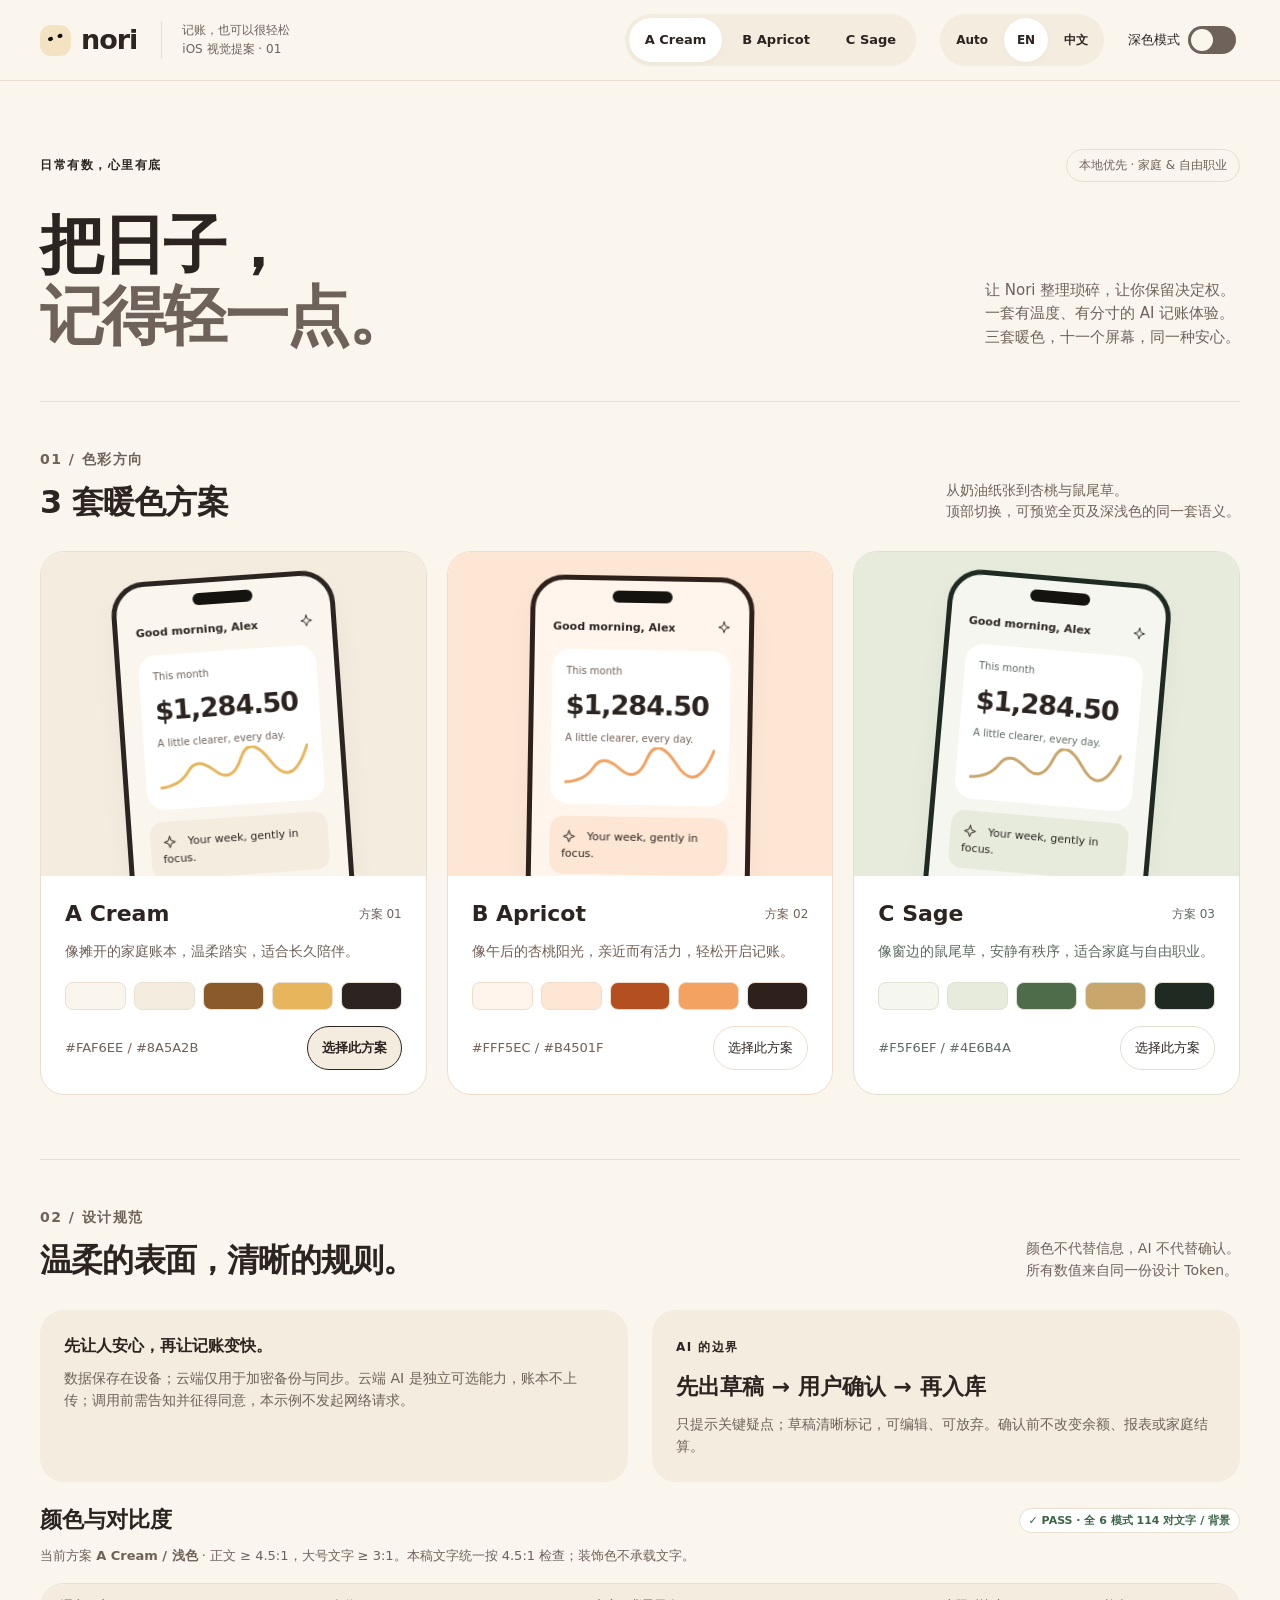
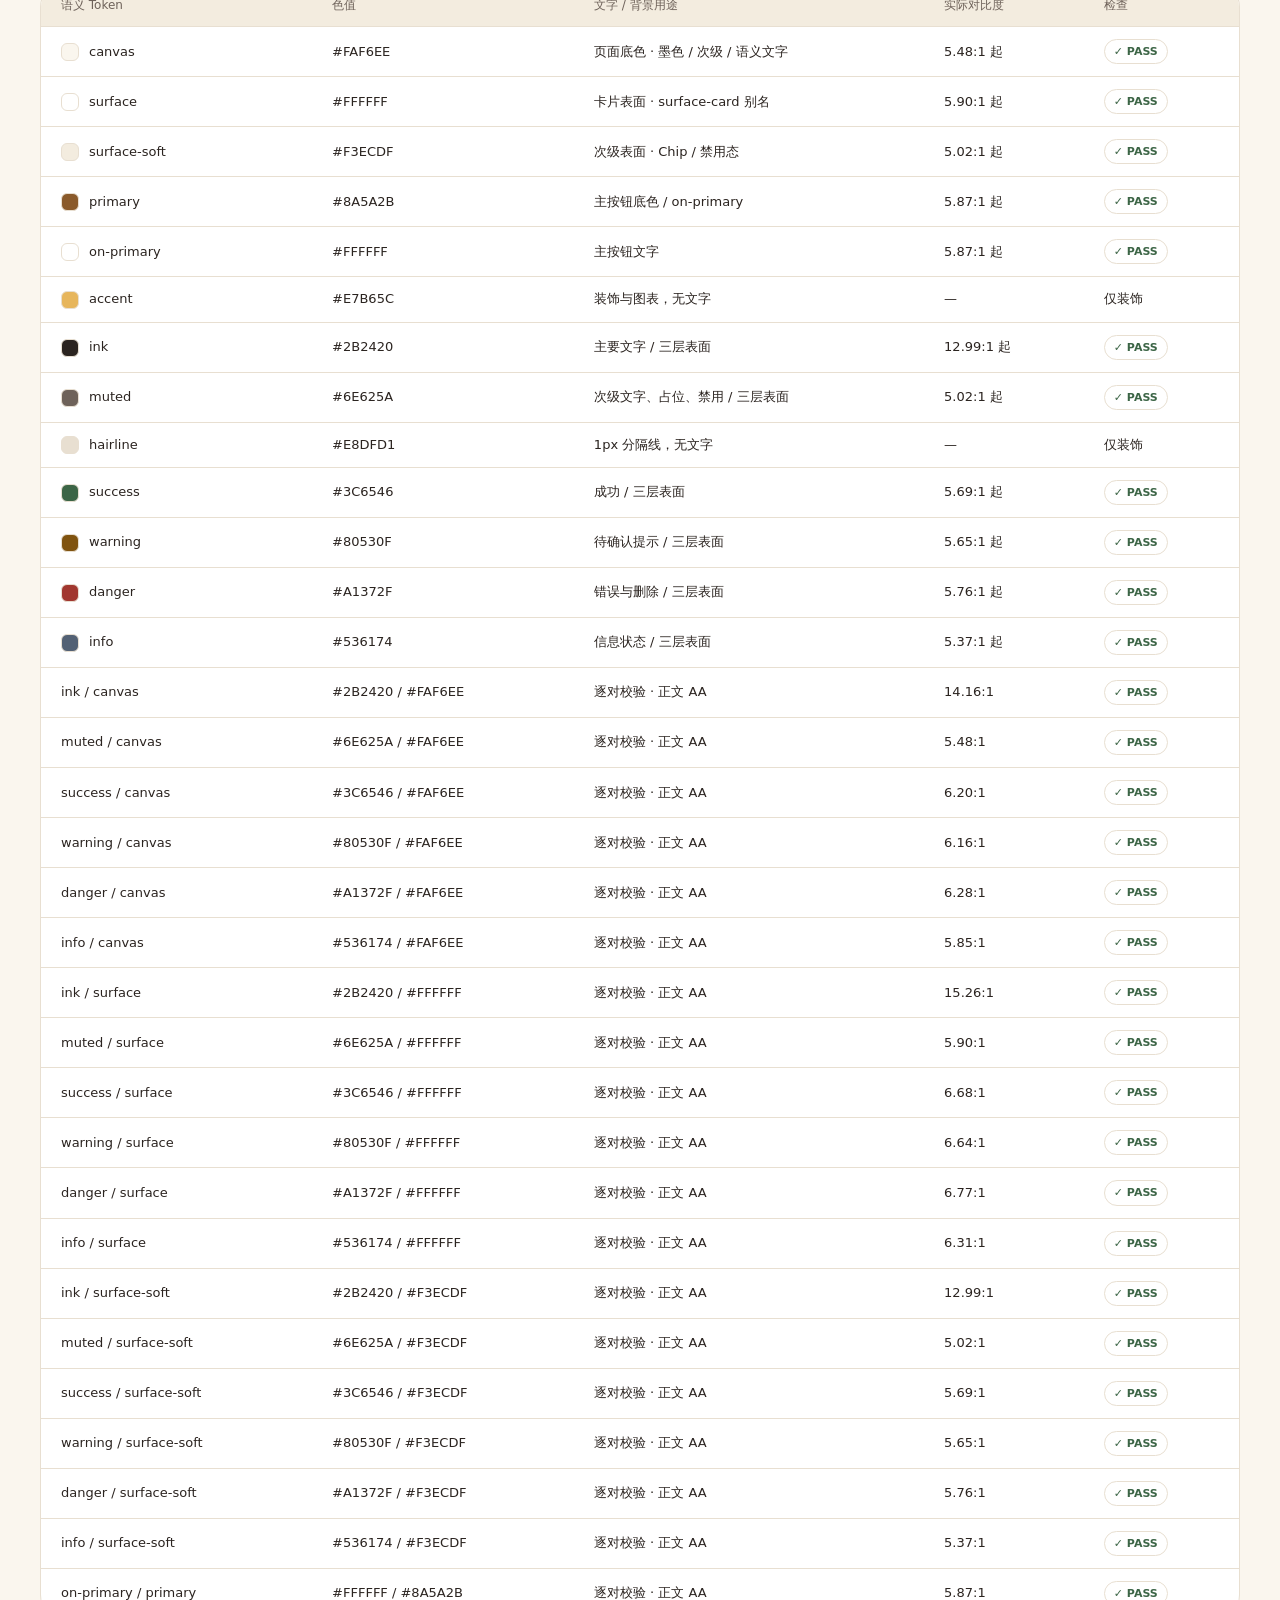
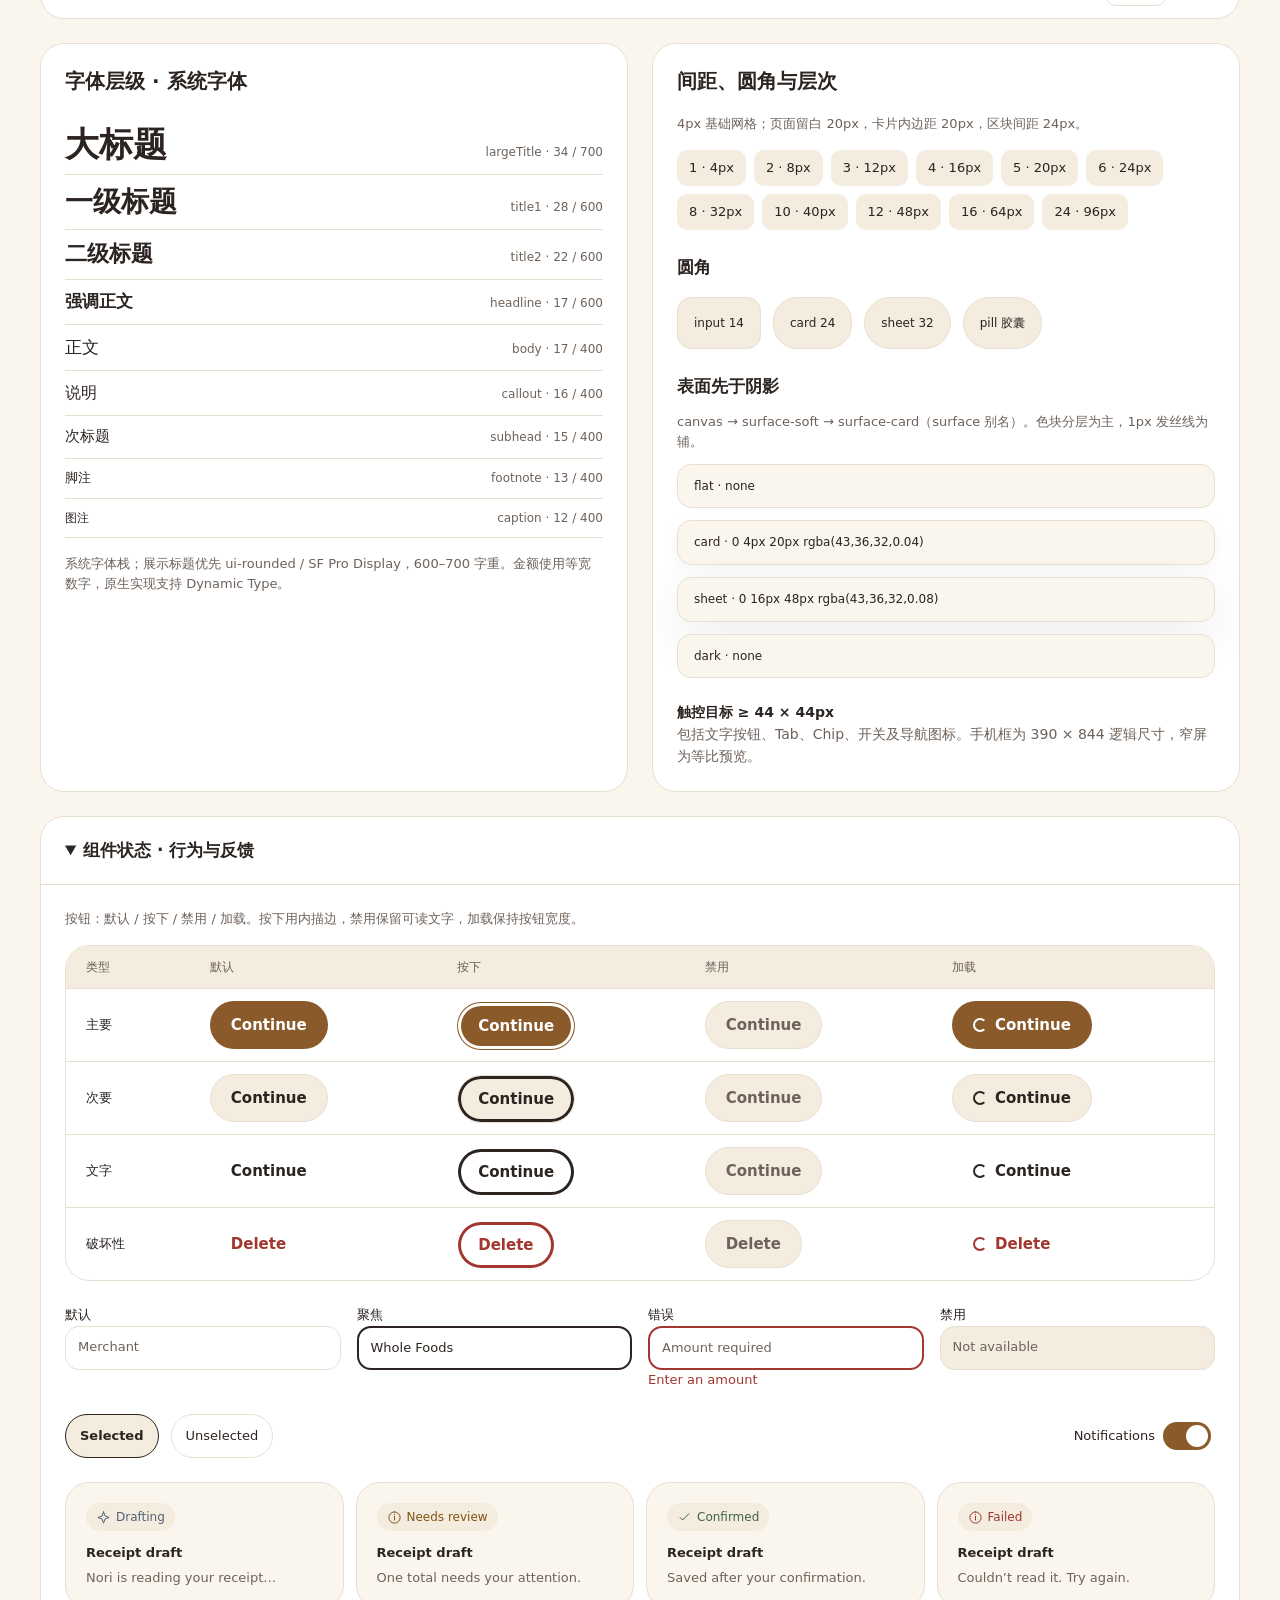
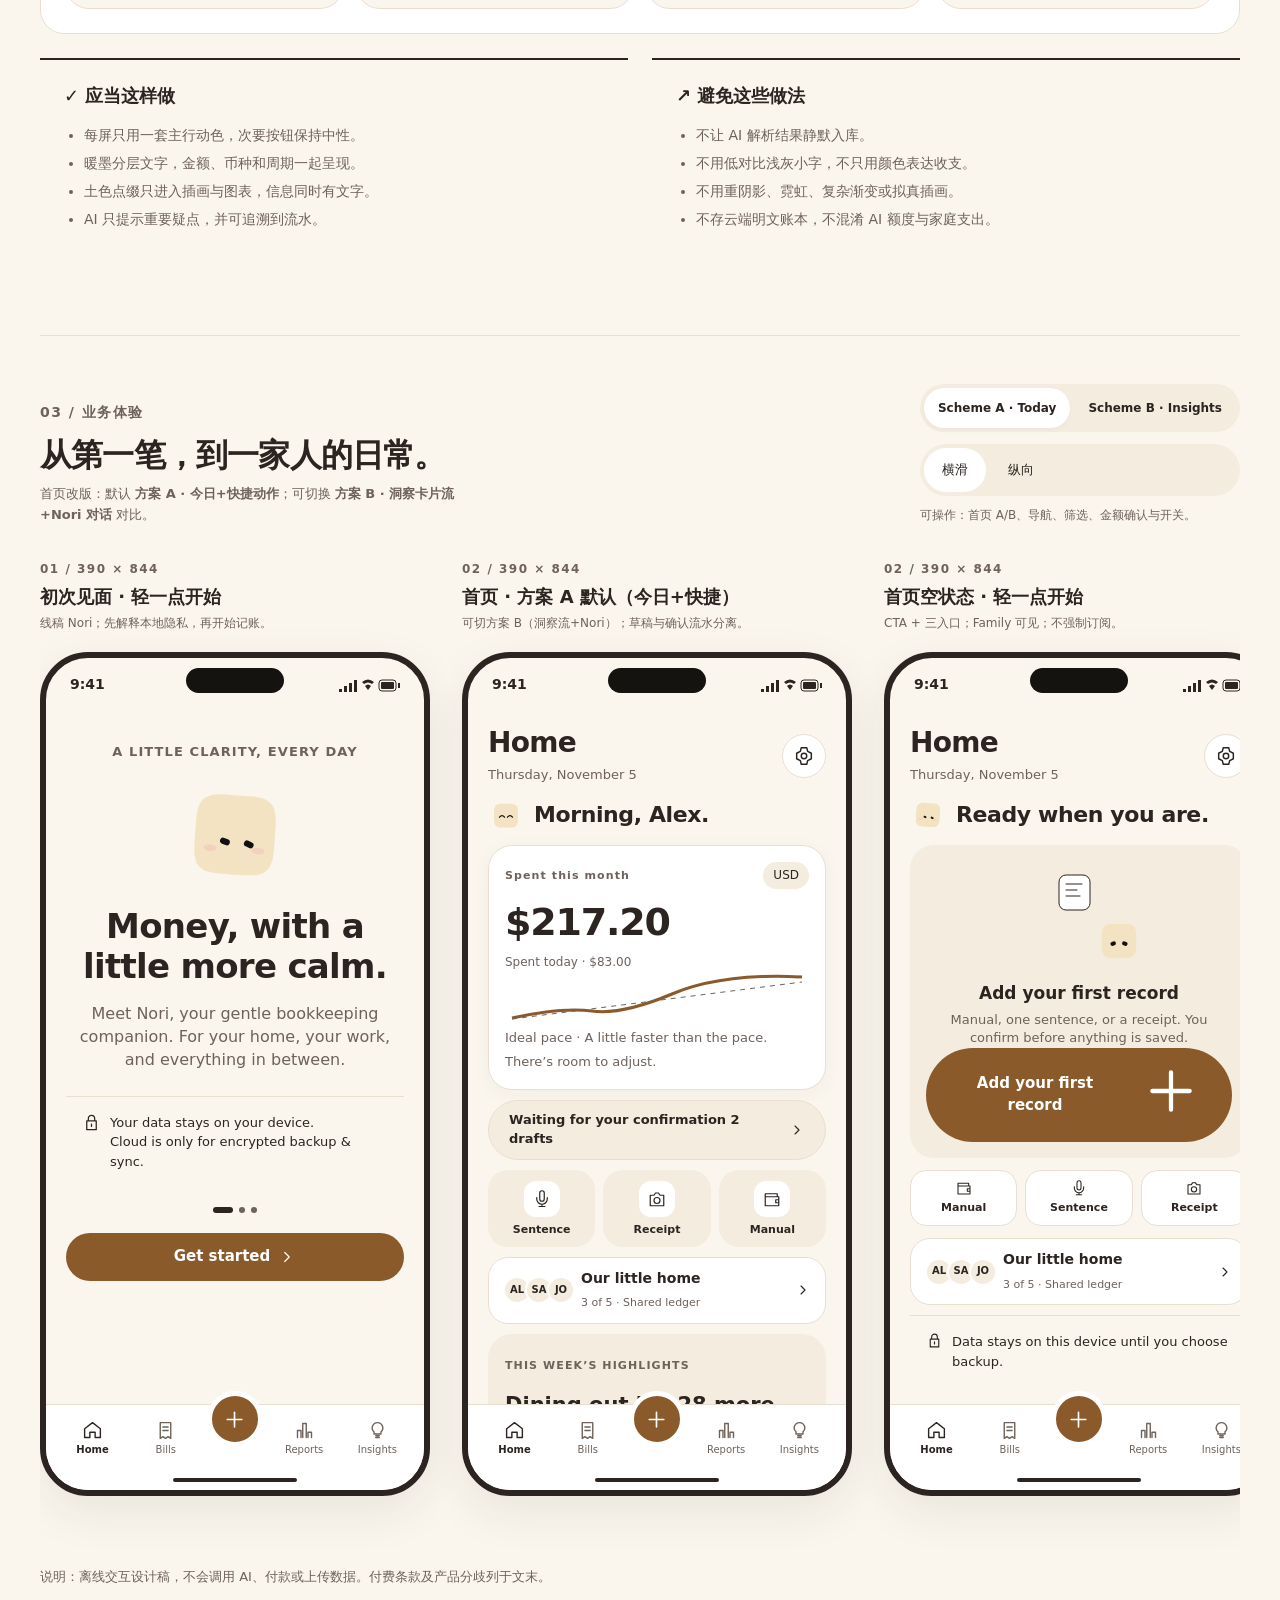
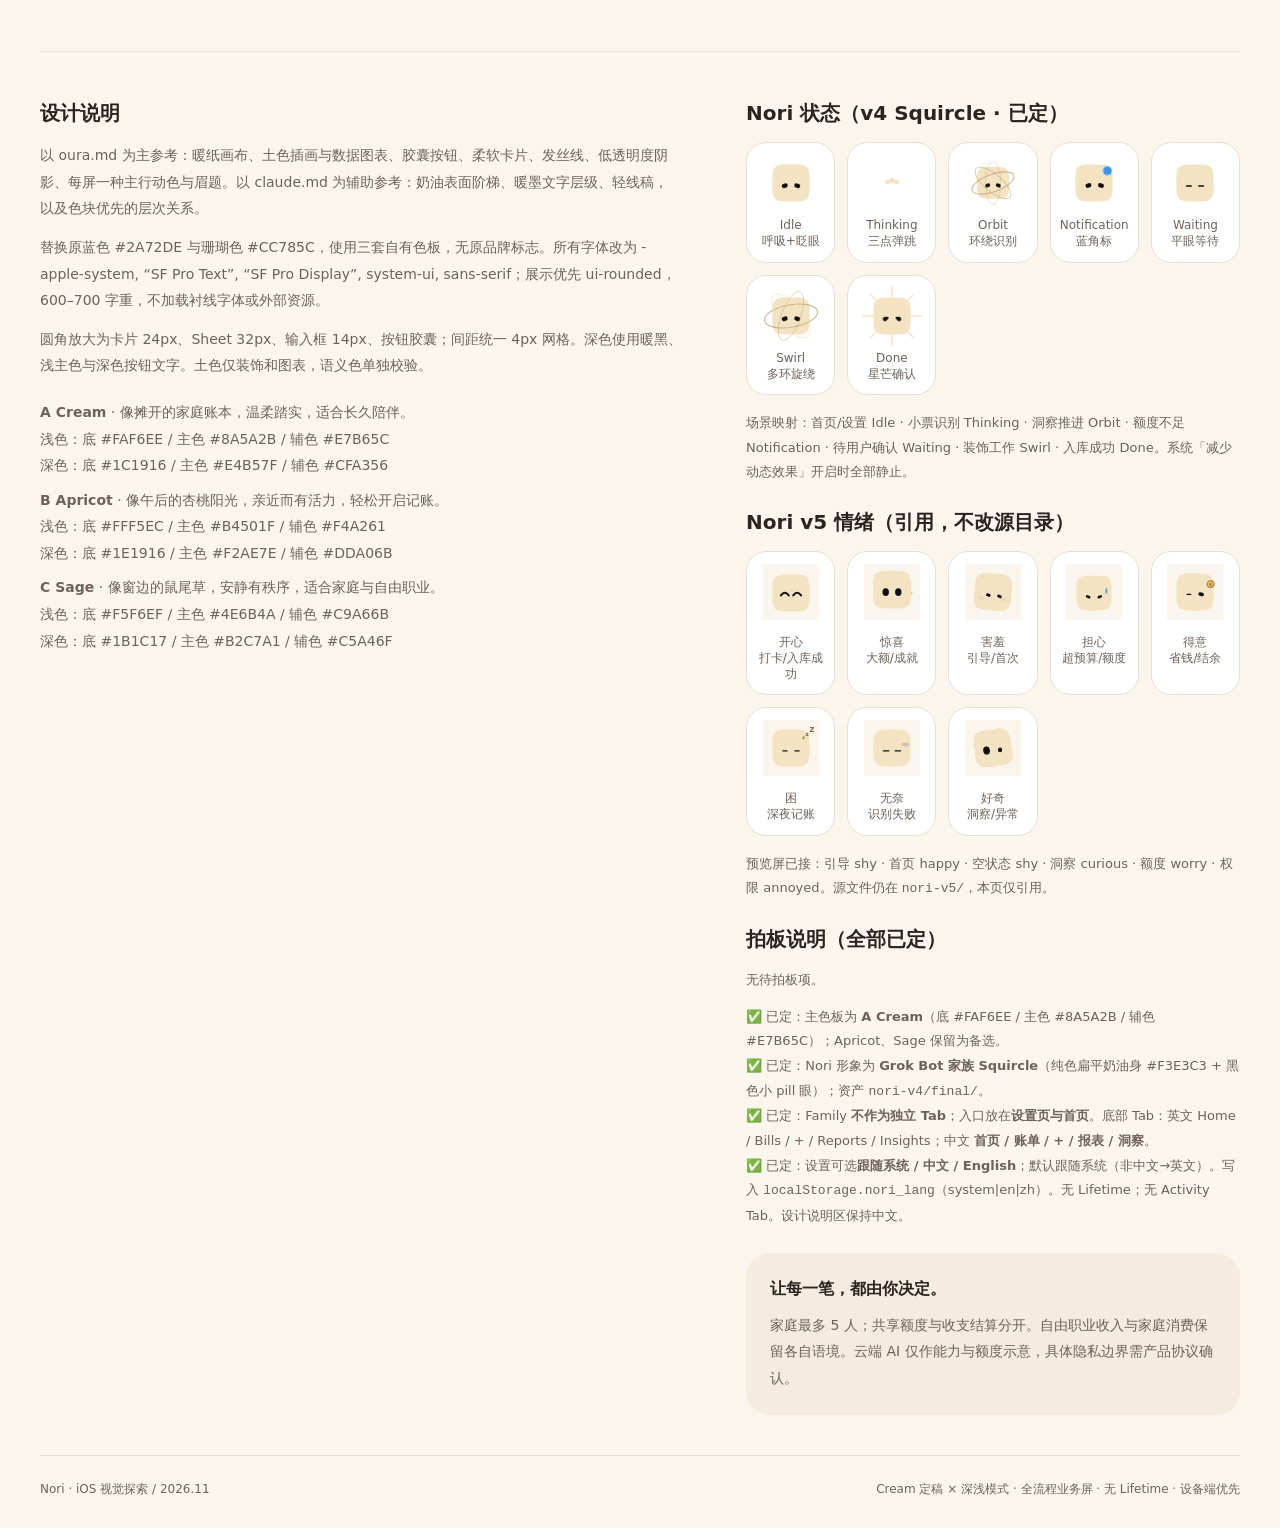
==== nori/index.html @ 4d677a4c "Publish Nori v1.2 design preview under /nori/ Co-authored-by: steven1990y-dotcom <steven1990y-dotcom" ====
<!DOCTYPE html>
<html lang="zh-CN"><head><meta charset="UTF-8"><meta name="viewport" content="width=device-width,initial-scale=1"><meta name="color-scheme" content="light dark"><meta name="description" content="Nori 暖色记账设计提案：三套配色、规范与十一个 iOS 屏幕。"><title>Nori · 把日子记得轻一点</title>
<style>
:root{--canvas:#FAF6EE;--surface:#fff;--surface-soft:#F3ECDF;--ink:#2B2420;--muted:#6E625A;--hairline:#E8DFD1;--primary:#8A5A2B;--on-primary:#fff;--accent:#E7B65C;--success:#3C6546;--warning:#80530F;--danger:#A1372F;--info:#536174;--font:-apple-system,"SF Pro Text","SF Pro Display",system-ui,sans-serif;--display:ui-rounded,"SF Pro Display",-apple-system,system-ui,sans-serif;--phone-scale:1}*{box-sizing:border-box}html{scroll-behavior:smooth;scroll-padding-top:150px}body{margin:0;background:var(--canvas);color:var(--ink);font:16px/1.55 var(--font);-webkit-font-smoothing:antialiased}button,input,select{font:inherit}button,a,input,select{touch-action:manipulation}button{cursor:pointer;border:0;background:none;color:inherit;min-width:44px;min-height:44px}button:disabled{cursor:default;opacity:1}button:active:not(:disabled),.pressed{box-shadow:inset 0 0 0 3px currentColor;transform:translateY(1px)}a{color:inherit}button:focus-visible,input:focus-visible,select:focus-visible,a:focus-visible{outline:3px solid var(--ink);outline-offset:3px}svg{vertical-align:middle;flex-shrink:0}h1,h2,h3,h4,p{margin:0}h1,h2,h3,h4,.amount{font-family:var(--display)}h1{font-size:clamp(40px,5vw,68px);font-weight:650;letter-spacing:-2.5px;line-height:1.12}h2{font-size:32px;line-height:1.3;letter-spacing:-.8px;font-weight:650}h3{font-size:22px;line-height:1.3;font-weight:600}h4{font-size:17px;font-weight:600}.muted,small{color:var(--muted)}small{font-size:13px}.eyebrow{font-size:12px;letter-spacing:1.5px;font-weight:650;line-height:1.4}.toolbar{position:sticky;top:0;z-index:50;background:var(--canvas);border-bottom:1px solid var(--hairline)}.toolbar-inner{max-width:1440px;margin:auto;min-height:80px;padding:12px 40px;display:flex;align-items:center;gap:24px}.wordmark{font-family:var(--display);font-size:27px;font-weight:700;letter-spacing:-1px;display:flex;align-items:center;gap:10px}.face{width:31px;height:31px;border-radius:36%;background:var(--nori-body,#F3E3C3);position:relative}.face:after{content:'';position:absolute;left:8px;top:12px;width:5px;height:4px;border-radius:2px;background:#111;box-shadow:10px 0 0 #111;transform:rotate(-18deg)}.toolbar-note{font-size:12px;border-left:1px solid var(--hairline);padding-left:20px;color:var(--muted)}.palette-switch{display:flex;gap:4px;margin-left:auto;padding:4px;background:var(--surface-soft);border-radius:9999px}.palette-switch button{padding:8px 16px;font-size:13px;border-radius:9999px;font-weight:600;white-space:nowrap}.palette-switch button[aria-pressed=true]{background:var(--surface);box-shadow:0 2px 6px #2b242008}.mode-control{display:flex;align-items:center;gap:8px;font-size:13px;white-space:nowrap}.switch{width:52px;min-height:44px;padding:8px 0;display:inline-flex;align-items:center}.switch-track{width:48px;height:28px;border-radius:9999px;background:var(--muted);padding:3px;display:block}.switch-track:after{content:'';display:block;width:22px;height:22px;border-radius:50%;background:var(--canvas);transition:transform .18s}.switch[aria-checked=true] .switch-track{background:var(--primary)}.switch[aria-checked=true] .switch-track:after{background:var(--on-primary);transform:translateX(20px)}main{max-width:1440px;margin:auto;padding:0 40px}.intro{padding:68px 0 48px}.intro-top{display:flex;justify-content:space-between;align-items:center;margin-bottom:28px}.tag{display:inline-flex;border:1px solid var(--hairline);border-radius:999px;padding:6px 12px;font-size:12px;color:var(--muted)}.intro-copy{display:flex;align-items:flex-end;justify-content:space-between;gap:32px}.intro-copy>p{max-width:320px;font-size:15px;color:var(--muted);padding-bottom:4px}.intro h1 span{color:var(--muted)}.section{padding:48px 0 64px;border-top:1px solid var(--hairline)}.section-head{display:flex;align-items:flex-end;justify-content:space-between;gap:24px;margin-bottom:28px}.section-head .eyebrow{color:var(--muted);margin-bottom:12px}.section-head p{font-size:14px;color:var(--muted);max-width:400px}.comparison{display:grid;grid-template-columns:repeat(3,minmax(0,1fr));gap:20px}.palette-card{border:1px solid var(--hairline);border-radius:24px;overflow:hidden;background:var(--surface)}.palette-cover{background:var(--surface-soft);padding:24px 16px 0;height:324px;overflow:hidden}.card-note{padding:24px}.palette-card h3{display:flex;justify-content:space-between;align-items:center}.palette-card h3 span{font:12px var(--font);color:var(--muted)}.palette-card p{font-size:14px;color:var(--muted);margin:12px 0 20px}.swatches{display:flex;gap:8px}.swatch{height:28px;flex:1;border-radius:8px;border:1px solid var(--hairline)}.mini-phone{width:224px;height:345px;border:5px solid var(--ink);border-radius:34px;background:var(--canvas);padding:18px;margin:auto;box-shadow:0 12px 28px #2b24200a;transform:rotate(-4deg)}.palette-card:nth-child(2) .mini-phone{transform:rotate(1deg)}.palette-card:nth-child(3) .mini-phone{transform:rotate(5deg)}.mini-island{height:12px;width:60px;border-radius:999px;background:#151310;margin:-8px auto 16px}.mini-top{display:flex;justify-content:space-between;font-size:11px;margin-bottom:14px}.mini-card{padding:14px;background:var(--surface);border-radius:18px}.mini-card .amount{font-size:27px;margin:5px 0}.mini-phone p{font-size:10px;margin:0;color:var(--muted)}.mini-insight{padding:12px;background:var(--surface-soft);border-radius:14px;margin-top:12px;font-size:11px}.mini-button{background:var(--primary);color:var(--on-primary);font-size:11px;text-align:center;border-radius:999px;margin-top:12px;padding:10px}.spec-intro,.spec-grid,.do-dont{display:grid;grid-template-columns:1fr 1fr;gap:24px}.spec-intro{margin-bottom:24px}.note-card{background:var(--surface-soft);border-radius:24px;padding:24px}.note-card p{font-size:14px;margin-top:10px;color:var(--muted)}.rule{font-size:22px;font-family:var(--display);font-weight:600;margin-top:12px}.table-wrap{border:1px solid var(--hairline);border-radius:24px;overflow:auto;background:var(--surface)}table{width:100%;border-collapse:collapse;font-size:13px;text-align:left}th{font-size:12px;color:var(--muted);font-weight:500;background:var(--surface-soft)}td,th{padding:12px 20px;border-bottom:1px solid var(--hairline)}tr:last-child td{border-bottom:0}.token-color{display:inline-block;width:18px;height:18px;border:1px solid var(--hairline);border-radius:6px;vertical-align:middle;margin-right:10px}.pass{display:inline-flex;border:1px solid var(--hairline);border-radius:999px;padding:3px 9px;color:var(--success);background:var(--surface);font-size:11px;font-weight:650;white-space:nowrap}.spec-grid{margin-top:24px}.spec-box{padding:24px;border:1px solid var(--hairline);border-radius:24px;background:var(--surface)}.spec-box h3{margin-bottom:20px;font-size:20px}.type-row{display:flex;justify-content:space-between;align-items:baseline;border-bottom:1px solid var(--hairline);padding:10px 0;gap:16px}.type-row small{font-size:12px;white-space:nowrap}.token-chips{display:flex;flex-wrap:wrap;gap:8px;margin-bottom:24px}.token-chip{background:var(--surface-soft);border-radius:10px;padding:8px 12px;font-size:13px}.radius-samples{display:flex;gap:12px;margin:16px 0 24px;flex-wrap:wrap}.radius-sample{background:var(--surface-soft);padding:16px;font-size:12px;border:1px solid var(--hairline)}details{margin-top:24px;border:1px solid var(--hairline);border-radius:24px;background:var(--surface);overflow:hidden}summary{min-height:64px;padding:20px 24px;cursor:pointer;font-size:17px;font-weight:600}details[open] summary{border-bottom:1px solid var(--hairline)}.states-content{padding:24px}.state-table{min-width:680px}.btn{min-height:48px;padding:10px 20px;display:inline-flex;align-items:center;justify-content:center;gap:8px;font-size:15px;font-weight:600;border-radius:9999px;border:1px solid transparent}.btn.primary{background:var(--primary);color:var(--on-primary)}.btn.secondary{background:var(--surface-soft);color:var(--ink);border-color:var(--hairline)}.btn.ghost{color:var(--ink);background:transparent}.btn.destructive{color:var(--danger);background:var(--surface)}.btn:disabled{background:var(--surface-soft);color:var(--muted);border-color:var(--hairline)}.btn.full{width:100%}.spinner{display:inline-block;border:2px solid currentColor;border-right-color:transparent;border-radius:50%;height:14px;width:14px;animation:spin 1.1s linear infinite}@keyframes spin{to{transform:rotate(360deg)}}.input-samples{display:grid;grid-template-columns:repeat(4,1fr);gap:16px;margin:24px 0}.input-samples label{font-size:13px}.field{width:100%;min-height:44px;padding:10px 12px;color:var(--ink);background:var(--surface);border:1px solid var(--hairline);border-radius:14px;min-width:0}input::placeholder{color:var(--muted);opacity:1}.field:disabled{background:var(--surface-soft);color:var(--muted);-webkit-text-fill-color:var(--muted);opacity:1}.focus-demo{border:2px solid var(--ink)}.error-demo{border:2px solid var(--danger)}.chip{border:1px solid var(--hairline);background:var(--surface);padding:8px 14px;border-radius:999px;font-size:13px;white-space:nowrap}.chip.selected,.chip[aria-pressed=true]{background:var(--surface-soft);border-color:var(--ink);color:var(--ink);font-weight:600}.draft-states{display:grid;grid-template-columns:repeat(4,1fr);gap:12px;margin-top:24px}.draft-state{padding:20px;border:1px solid var(--hairline);background:var(--canvas);border-radius:24px;font-size:13px}.draft-state b{display:block;margin:12px 0 4px}.do-dont{margin-top:24px}.do-dont>div{padding:24px;border-top:2px solid var(--ink)}.do-dont h3{font-size:18px}.do-dont ul{padding-left:20px;color:var(--muted);font-size:14px;line-height:2}.layout-control{display:flex;gap:4px;background:var(--surface-soft);padding:4px;border-radius:999px}.layout-control button{font-size:13px;padding:8px 18px;border-radius:999px}.layout-control button[aria-pressed=true]{background:var(--surface)}.screens{display:flex;gap:32px;overflow-x:auto;scroll-snap-type:x mandatory;padding:8px 4px 40px;scrollbar-color:var(--muted) var(--surface-soft);scrollbar-width:thin}.screen-item{flex:0 0 390px;width:390px;scroll-snap-align:start}.screen-caption{min-height:88px;padding-bottom:20px}.screen-caption .eyebrow{color:var(--muted);margin-bottom:8px}.screen-caption h3{font-size:18px;margin-bottom:5px}.screen-caption p{font-size:12px;color:var(--muted)}.phone-holder{width:390px;height:844px}.phone{width:390px;height:844px;border:6px solid var(--ink);border-radius:48px;overflow:hidden;background:var(--canvas);position:relative;box-shadow:var(--elevation-sheet);display:flex;flex-direction:column;font-size:17px;line-height:1.45}.status-bar{height:52px;min-height:52px;display:flex;align-items:center;justify-content:space-between;padding:0 24px;font-size:14px;font-weight:650;position:relative}.island{position:absolute;left:50%;transform:translateX(-50%);top:10px;width:98px;height:25px;background:#151310;border-radius:999px}.phone-content{padding:16px 20px 24px;overflow-y:auto;flex:1;scrollbar-width:none}.phone-content::-webkit-scrollbar{display:none}.phone h2{font-size:28px;letter-spacing:-.7px;line-height:1.2}.phone h3{font-size:22px}.phone p{font-size:15px}.phone .eyebrow{font-size:11px;letter-spacing:1.1px}.page-title{display:flex;justify-content:space-between;align-items:center;margin-bottom:24px;gap:8px}.page-title>div>p{font-size:13px;color:var(--muted);margin-top:6px}.icon-btn{width:44px;height:44px;border-radius:50%;border:1px solid var(--hairline);display:inline-flex;align-items:center;justify-content:center;background:var(--surface)}.tab-bar{height:86px;min-height:86px;padding:7px 10px 24px;display:flex;align-items:flex-start;border-top:1px solid var(--hairline);background:var(--surface);position:relative;justify-content:space-around}.tab{width:64px;min-height:50px;display:flex;align-items:center;flex-direction:column;justify-content:center;gap:3px;color:var(--muted);font-size:10px;line-height:1.1;border-radius:12px}.tab.active{color:var(--ink);font-weight:700}.tab.add-tab{margin-top:-21px;height:56px;width:56px;background:var(--primary);color:var(--on-primary);border:5px solid var(--surface);border-radius:50%}.tab-bar:after{content:'';position:absolute;width:124px;height:4px;border-radius:10px;background:var(--ink);bottom:8px;left:50%;transform:translateX(-50%)}.card{padding:20px;background:var(--surface);border-radius:24px;border:1px solid var(--hairline);margin-bottom:16px;box-shadow:var(--elevation-card)}.card.soft{background:var(--surface-soft);border-color:transparent;box-shadow:none}.card .eyebrow{color:var(--muted)}.amount{font-size:34px;letter-spacing:-1px;font-weight:650;font-variant-numeric:tabular-nums}.flex{display:flex;align-items:center;gap:12px}.between{display:flex;align-items:center;justify-content:space-between;gap:12px}.stack>*+*{margin-top:12px}.nori-avatar{width:40px;height:40px;border:1.5px solid var(--ink);border-radius:48% 52% 42% 58%;display:flex;align-items:center;justify-content:center;background:var(--surface);font-size:13px;letter-spacing:4px;padding-left:4px;flex-shrink:0}.row{display:flex;align-items:center;gap:12px;min-height:66px;border-bottom:1px solid var(--hairline);width:100%;text-align:left;padding:10px 0}.row:last-child{border:0}.row-text{flex:1;min-width:0}.row strong{font-size:15px;display:block;font-weight:600}.row small{display:block;font-size:12px;margin-top:3px}.price{font-size:15px;font-weight:600;white-space:nowrap;font-variant-numeric:tabular-nums}.category-icon{width:40px;height:40px;background:var(--surface-soft);border-radius:14px;display:flex;align-items:center;justify-content:center;flex-shrink:0}.section-label{font-size:17px;font-weight:600;margin:22px 0 10px}.badge{display:inline-flex;align-items:center;gap:5px;background:var(--surface-soft);color:var(--ink);border-radius:999px;padding:5px 10px;font-size:12px}.badge.warning{color:var(--warning)}.badge.success{color:var(--success)}.phone .muted{font-size:13px}.onboarding{text-align:center;padding-top:28px}.illustration{width:100%;height:230px;color:var(--ink);margin:16px auto 24px}.onboarding h2{font-size:34px;line-height:1.16;margin:0 4px 16px}.onboarding>p{margin:0 8px 24px;color:var(--muted);font-size:16px}.privacy-note{display:flex;gap:9px;text-align:left;padding:16px;border-top:1px solid var(--hairline);font-size:13px;line-height:1.5;margin:20px 0}.page-dots{display:flex;justify-content:center;gap:6px;margin:20px}.page-dots i{width:6px;height:6px;border-radius:9px;background:var(--muted)}.page-dots i:first-child{width:20px;background:var(--ink)}.greeting{margin-bottom:24px}.greeting h2{margin-top:8px}.greeting p{color:var(--muted);margin-top:8px}.insight-copy{font-family:var(--display);font-size:21px!important;font-weight:600;line-height:1.35;margin:16px 0 8px}.draft-button{width:100%;text-align:left;justify-content:space-between;font-size:13px}.sheet-context{padding-bottom:0}.sheet{margin:28px -20px -24px;background:var(--surface);border-radius:32px 32px 0 0;padding:10px 24px 32px;min-height:470px;border-top:1px solid var(--hairline);box-shadow:var(--elevation-sheet)}.grabber{width:36px;height:4px;border-radius:9px;background:var(--muted);margin:0 auto 24px}.sheet .row{min-height:64px}.sheet-context .page-title{margin-bottom:16px}.sheet-context .sheet{margin-top:16px}.sheet-context .privacy-note{padding:12px;margin-top:12px}.sheet p{color:var(--muted);font-size:14px;margin:10px 0}.review .page-title{margin-bottom:12px}.review .card{padding:16px;margin-bottom:12px}.doubt{font-size:15px;line-height:1.45;margin:10px 0}.choices{display:flex;gap:8px}.review-grid{display:grid;grid-template-columns:1fr 1fr;gap:8px 12px;margin:12px 0}.review-grid label{font-size:12px;color:var(--muted)}.review-grid .wide{grid-column:1/-1}.review-grid input,.review-grid select{font-size:15px;margin-top:3px;min-height:44px}.review .btn{min-height:44px}.review-actions{display:flex;gap:8px}.review-actions .primary{flex:1}.review .page-title h2{font-size:24px}.review .card{padding:12px}.review .doubt{font-size:14px;margin:8px 0}.review-grid{gap:6px 12px}.review-grid input,.review-grid select{padding:8px 10px}.search{position:relative;margin-bottom:12px}.search svg{position:absolute;left:12px;top:13px;color:var(--muted)}.search input{padding-left:40px}.filter-row{display:flex;gap:8px;overflow-x:auto;padding-bottom:5px;scrollbar-width:none}.empty-state{text-align:center;padding:18px;background:var(--surface-soft);border-radius:24px;margin-top:20px}.empty-state svg{width:80px;height:64px;margin-bottom:8px}.empty-state p{font-size:13px;color:var(--muted);margin-top:5px}.budget{margin-bottom:22px}.budget:last-child{margin-bottom:0}.progress{height:7px;background:var(--surface-soft);border-radius:99px;margin-top:12px;overflow:hidden}.progress i{display:block;background:var(--ink);height:100%;border-radius:99px}.progress.accent i{background:var(--accent)}.budget p{font-size:12px!important;color:var(--muted);margin-top:6px}.segmented{display:flex;background:var(--surface-soft);padding:4px;border-radius:999px;margin-bottom:20px}.segmented button{flex:1;border-radius:999px;font-size:13px}.segmented button.selected{background:var(--surface);font-weight:600}.donut-wrap{display:flex;justify-content:center;align-items:center;position:relative;margin:16px auto}.donut{width:190px;height:190px;transform:rotate(-90deg)}.donut-center{position:absolute;text-align:center}.donut-center .amount{font-size:26px}.donut-center p{font-size:12px;color:var(--muted)}.legend{display:flex;flex-wrap:wrap;justify-content:center;gap:8px 14px;font-size:12px;color:var(--muted)}.legend i{width:7px;height:7px;display:inline-block;border-radius:50%;background:var(--ink);margin-right:5px}.bar-chart{width:100%;height:116px}.family-avatars{display:flex;margin:20px 0}.avatar{width:44px;height:44px;border-radius:50%;background:var(--surface-soft);display:flex;align-items:center;justify-content:center;font-size:13px;font-weight:600;border:3px solid var(--surface);margin-right:-6px}.member-row{min-height:60px}.member-row .avatar{margin-right:0}.plan{display:block;width:100%;padding:14px 16px;border:1px solid var(--hairline);border-radius:24px;background:var(--surface);margin:10px 0;text-align:left}.plan.selected{border:2px solid var(--ink);background:var(--surface-soft);padding:13px 15px}.plan-title{display:flex;justify-content:space-between;gap:10px;align-items:center;font-size:15px;font-weight:600}.plan small{display:block;font-size:12px;margin-top:4px}.plan .amount{font-size:24px}.paywall h2{font-size:28px;margin:12px 0}.paywall .page-title{margin-bottom:8px}.paywall .card{padding:14px}.fine-print{font-size:12px!important;line-height:1.45;color:var(--muted);margin:10px 0}.settings-list{padding:8px 16px}.settings-list .row{min-height:58px}.settings-list .row strong{font-size:14px}.footer{border-top:1px solid var(--hairline);padding:48px 0 32px}.footer-grid{display:grid;grid-template-columns:1.3fr 1fr;gap:64px}.footer p,.footer li{font-size:14px;color:var(--muted);line-height:1.9}.footer h3{font-size:20px;margin-bottom:16px}.footer ol{padding-left:24px;margin:0}.palette-notes{margin:20px 0}.palette-notes p{margin:8px 0}.colophon{display:flex;justify-content:space-between;border-top:1px solid var(--hairline);margin-top:40px;padding-top:24px;font-size:12px;color:var(--muted)}.toast{position:fixed;bottom:24px;left:50%;transform:translateX(-50%);padding:14px 24px;background:var(--ink);color:var(--canvas);border-radius:24px;z-index:100;font-size:14px;max-width:calc(100% - 32px);text-align:center}.toast:empty{display:none}.screens.vertical{display:grid;grid-template-columns:repeat(auto-fit,390px);justify-content:center;overflow:visible;gap:40px 32px}.skip-link{position:absolute;top:-60px;left:16px;background:var(--surface);padding:12px;z-index:100}.skip-link:focus{top:8px}body[data-mode=dark] .phone,body[data-mode=dark] .mini-phone{border-color:var(--hairline)}body[data-mode=dark] .card{box-shadow:none}
#screen-home .page-title{margin-bottom:16px}#screen-home .greeting{margin-bottom:16px}#screen-home .greeting h2{margin-top:4px}#screen-home .greeting p{margin-top:4px}#screen-home .card{padding:16px}.paywall .plan{padding:12px 14px;margin:8px 0}.paywall .plan.selected{padding:11px 13px}.paywall .plan small{margin-top:2px}.paywall h2{margin:8px 0}.paywall .card{padding:12px;margin-bottom:12px}
@media(max-width:1000px){.toolbar-note{display:none}.toolbar-inner{gap:16px;padding:12px 24px}main{padding:0 24px}.intro-copy{align-items:flex-start;flex-direction:column}.intro-copy>p{max-width:540px}.palette-cover{padding:24px 8px 0}.card-note{padding:20px}.comparison{gap:12px}.mini-phone{width:200px}.input-samples,.draft-states{grid-template-columns:repeat(2,1fr)}}
@media(max-width:700px){.toolbar-inner{flex-wrap:wrap;gap:8px 12px;padding:8px 16px}.wordmark{font-size:23px}.toolbar .mode-control{margin-left:auto}.palette-switch{order:3;width:100%;margin:0;justify-content:space-between}.palette-switch button{flex:1;padding:8px;font-size:12px}main{padding:0 20px}.intro{padding:40px 0}.intro-top{margin-bottom:24px}.tag{font-size:10px}.intro-copy{gap:20px}h1{letter-spacing:-1.5px}h2{font-size:26px}.comparison{grid-template-columns:1fr}.palette-cover{height:280px;padding-top:24px}.mini-phone{width:224px}.card-note{padding:24px}.section{padding:36px 0 44px}.section-head{align-items:flex-start;flex-direction:column;gap:16px}.spec-intro,.spec-grid,.do-dont,.footer-grid{grid-template-columns:1fr}.footer-grid{gap:32px}.spec-box,.note-card{padding:20px}.rule{font-size:18px}.states-content{padding:16px}.colophon{gap:12px;flex-direction:column}.footer{padding-top:36px}}
@media(max-width:499px){.screens,.screens.vertical{display:flex;flex-direction:column;align-items:center;overflow:visible;gap:36px;padding:0 0 24px;scroll-snap-type:none}.screen-item{flex:0 0 auto;width:calc(390px * var(--phone-scale))}.phone-holder{width:calc(390px * var(--phone-scale));height:calc(844px * var(--phone-scale))}.phone{transform:scale(var(--phone-scale));transform-origin:top left}.screen-caption{min-height:0;padding-bottom:16px}.layout-control{display:none}.draft-states,.input-samples{grid-template-columns:1fr}.intro-top>.eyebrow{font-size:10px}td,th{padding:12px}.table-wrap{max-width:100%}}
/* Nori v4 Squircle — Grok-family flat avatar */
:root{--nori-body:#F3E3C3;--nori-eye:#111111;--nori-ring:#C4A574;--nori-notif:#3b93f0}
.nori{display:inline-block;flex-shrink:0;line-height:0;vertical-align:middle}
.nori svg{width:100%;height:100%;overflow:visible}
.nori .nori-root{transform-origin:50% 50%}
.nori .eye{transform-box:fill-box;transform-origin:center}
.nori .eyes-happy,.nori .eyes-neutral,.nori .eyes-flat{visibility:hidden}
.nori .think-dots,.nori .orbit-rings,.nori .swirl-rings,.nori .badge,.nori .burst-rays{opacity:0;pointer-events:none}
.nori.m-idle .eyes-happy,.nori.m-orbit .eyes-happy,.nori.m-notification .eyes-happy,.nori.m-swirl .eyes-happy,.nori.m-done .eyes-happy{visibility:visible}
.nori.m-waiting .eyes-flat{visibility:visible}
.nori.m-thinking .body{opacity:0}
.nori.m-thinking .think-dots{opacity:1}
.nori.m-orbit .orbit-rings{opacity:1}
.nori.m-swirl .swirl-rings{opacity:1}
.nori.m-notification .badge{opacity:1}
.nori.m-done .burst-rays{opacity:1}
.nori.m-idle .nori-root{animation:n-breathe 3.2s ease-in-out infinite,n-yaw 6s ease-in-out infinite}
.nori.m-idle .eye{animation:n-blink 3.8s ease-in-out infinite}
.nori.m-thinking .think-dot{animation:n-think 1.2s ease-in-out infinite}
.nori.m-thinking .think-dot:nth-child(2){animation-delay:.18s}
.nori.m-thinking .think-dot:nth-child(3){animation-delay:.36s}
.nori.m-orbit .nori-root{transform:scale(.86)}
.nori.m-orbit .orbit-spin{transform-origin:50px 50px;animation:n-spin 3s linear infinite}
.nori.m-orbit .orbit-spin.r2{animation-direction:reverse}
.nori.m-orbit .eyes-happy{animation:n-track 3s ease-in-out infinite}
.nori.m-notification .badge-core{transform-box:fill-box;transform-origin:center;animation:n-pulse 2s ease-in-out infinite}
.nori.m-notification .eyes-happy{transform:translate(.08em,-.04em)}
.nori.m-waiting .nori-root{animation:n-breathe 4s ease-in-out infinite}
.nori.m-swirl .swirl-spin{transform-origin:50px 50px;animation:n-spin 2.4s linear infinite}
.nori.m-swirl .swirl-spin.r2{animation-direction:reverse;animation-duration:2.8s}
.nori.m-swirl .swirl-spin.r3{animation-duration:3.2s}
.nori.m-done .nori-root{animation:n-pop .7s cubic-bezier(.22,1.3,.36,1) both}
.nori.m-done .ray{animation:n-burst 1.8s ease-out 2}
@keyframes n-breathe{0%,100%{transform:scale(1)}50%{transform:scale(1.015)}}
@keyframes n-yaw{0%,100%{rotate:0deg}50%{rotate:1.2deg}}
@keyframes n-blink{0%,92%,100%{transform:scaleY(1)}94%,96%{transform:scaleY(.12)}}
@keyframes n-think{0%,100%{transform:translateY(0);opacity:.55}50%{transform:translateY(-18%);opacity:1}}
@keyframes n-spin{to{transform:rotate(360deg)}}
@keyframes n-track{0%,100%{transform:translate(1.5%,-1%)}50%{transform:translate(-1.5%,1%)}}
@keyframes n-pulse{0%,100%{transform:scale(1)}50%{transform:scale(1.12)}}
@keyframes n-pop{0%{transform:scale(.92)}60%{transform:scale(1.05)}100%{transform:scale(1)}}
@keyframes n-burst{0%{opacity:0}30%{opacity:1}100%{opacity:0}}
@media (prefers-reduced-motion:reduce){.nori *{animation:none!important}}
.nori-states{display:grid;grid-template-columns:repeat(auto-fit,minmax(88px,1fr));gap:12px;margin:16px 0}.nori-states figure{margin:0;text-align:center;background:var(--surface);border:1px solid var(--hairline);border-radius:20px;padding:12px 6px}.nori-states figcaption{font-size:12px;color:var(--muted);margin-top:6px;line-height:1.35}
.lang-switch{display:flex;gap:4px;padding:4px;background:var(--surface-soft);border-radius:9999px}.lang-switch button{padding:8px 12px;font-size:12px;border-radius:9999px;font-weight:600;min-width:44px;white-space:nowrap}.lang-switch button[aria-pressed=true]{background:var(--surface);box-shadow:0 2px 6px #2b242008}.lang-panel{display:flex;flex-direction:column;gap:8px;width:100%}.lang-option{width:100%;text-align:left;padding:14px 16px;border:1px solid var(--hairline);border-radius:16px;background:var(--surface);display:flex;align-items:center;justify-content:space-between;gap:12px;min-height:52px}.lang-option[aria-pressed=true]{border-color:var(--ink);background:var(--surface-soft);font-weight:600}.lang-option small{display:block;font-weight:400;margin-top:2px}
@media(prefers-reduced-motion:reduce){html{scroll-behavior:auto}*,*:before,*:after{animation:none!important;transition:none!important;scroll-behavior:auto!important}}

/* Home redesign A/B v1.2 */
.home-scheme-switch{display:flex;gap:4px;padding:4px;background:var(--surface-soft);border-radius:999px;margin:0 0 12px}
.home-scheme-switch button{font-size:12px;padding:8px 14px;border-radius:999px;font-weight:600;white-space:nowrap;min-height:40px}
.home-scheme-switch button[aria-pressed=true]{background:var(--surface);box-shadow:0 2px 6px #2b242008}
#screen-home .page-title,#screen-home-empty .page-title{margin-bottom:12px}
.home-greet-compact{display:flex;align-items:center;gap:10px;margin-bottom:12px}
.home-greet-compact h2{font-size:22px;margin:0;letter-spacing:-.4px}
.home-hero{padding:16px 16px 12px;margin-bottom:10px}
.home-hero .amount{font-size:38px;letter-spacing:-1.2px;margin:6px 0 4px}
.home-hero .muted{font-size:12px!important}
.home-quick{display:grid;grid-template-columns:repeat(3,1fr);gap:8px;margin:0 0 10px}
.home-quick button{display:flex;flex-direction:column;align-items:center;justify-content:center;gap:6px;min-height:72px;padding:10px 6px;background:var(--surface-soft);border:1px solid transparent;border-radius:20px;font-size:11px;font-weight:600;color:var(--ink);line-height:1.2;text-align:center}
.home-quick button .category-icon{width:36px;height:36px;border-radius:12px;background:var(--surface)}
.home-family-chip{display:flex;align-items:center;gap:10px;width:100%;text-align:left;padding:10px 14px;margin:0 0 10px;background:var(--surface);border:1px solid var(--hairline);border-radius:20px;min-height:56px}
.home-family-chip .mini-avatars{display:flex;margin-right:2px}
.home-family-chip .mini-avatars .avatar{width:28px;height:28px;font-size:10px;border-width:2px;margin-right:-6px}
.home-family-chip .row-text{flex:1;min-width:0}
.home-family-chip strong{font-size:14px;display:block}
.home-family-chip small{font-size:11px}
.nori-bubble{display:flex;gap:12px;align-items:flex-start;padding:16px;background:var(--surface-soft);border-radius:24px;margin-bottom:12px;border:1px solid transparent}
.nori-bubble .bubble-body{flex:1;min-width:0}
.nori-bubble .bubble-body h2{font-size:22px;letter-spacing:-.4px;line-height:1.25;margin:0 0 6px}
.nori-bubble .bubble-body p{font-size:14px;color:var(--muted);margin:0}
.home-insight-stack .card{margin-bottom:10px;padding:16px}
.home-insight-stack .insight-copy{font-size:18px!important;margin:10px 0 6px}
.home-empty-hints{display:grid;grid-template-columns:repeat(3,1fr);gap:8px;margin:12px 0}
.home-empty-hints button{min-height:56px;padding:8px;border-radius:16px;background:var(--surface);border:1px solid var(--hairline);font-size:11px;font-weight:600;display:flex;flex-direction:column;align-items:center;justify-content:center;gap:4px}
#screen-home .section-label{margin:14px 0 6px;font-size:15px}
#screen-home .draft-button{margin-bottom:10px}
#screen-home .card{padding:16px}
#screen-home-empty .empty-state{margin-top:0}

</style><link rel="stylesheet" href="v1.2.css"></head><body>
<a class="skip-link" href="#main">跳至内容</a><header class="toolbar"><div class="toolbar-inner"><div class="wordmark"><span class="face" aria-hidden="true"></span>nori</div><div class="toolbar-note">记账，也可以很轻松<br>iOS 视觉提案 · 01</div><div class="palette-switch" role="group" aria-label="选择配色"><button data-palette="cream" aria-pressed="true">A Cream</button><button data-palette="apricot" aria-pressed="false">B Apricot</button><button data-palette="sage" aria-pressed="false">C Sage</button></div><div class="lang-switch" role="group" aria-label="Language / 语言"><button type="button" data-lang="system" aria-pressed="false">Auto</button><button type="button" data-lang="en" aria-pressed="false">EN</button><button type="button" data-lang="zh" aria-pressed="false">中文</button></div><div class="mode-control"><span id="mode-label">深色模式</span><button class="switch" id="dark-toggle" role="switch" aria-checked="false" aria-labelledby="mode-label"><span class="switch-track"></span></button></div></div></header>
<main id="main"><div class="intro"><div class="intro-top"><span class="eyebrow">日常有数，心里有底</span><span class="tag">本地优先 · 家庭 & 自由职业</span></div><div class="intro-copy"><h1>把日子，<br><span>记得轻一点。</span></h1><p>让 Nori 整理琐碎，让你保留决定权。<br>一套有温度、有分寸的 AI 记账体验。<br>三套暖色，十一个屏幕，同一种安心。</p></div></div>
<section class="section" id="palettes"><div class="section-head"><div><p class="eyebrow">01 / 色彩方向</p><h2>3 套暖色方案</h2></div><p>从奶油纸张到杏桃与鼠尾草。<br>顶部切换，可预览全页及深浅色的同一套语义。</p></div><div class="comparison" id="comparison"></div></section>
<section class="section" id="spec"><div class="section-head"><div><p class="eyebrow">02 / 设计规范</p><h2>温柔的表面，清晰的规则。</h2></div><p>颜色不代替信息，AI 不代替确认。<br>所有数值来自同一份设计 Token。</p></div><div class="spec-intro"><div class="note-card"><strong>先让人安心，再让记账变快。</strong><p>数据保存在设备；云端仅用于加密备份与同步。云端 AI 是独立可选能力，账本不上传；调用前需告知并征得同意，本示例不发起网络请求。</p></div><div class="note-card"><span class="eyebrow">AI 的边界</span><div class="rule">先出草稿 → 用户确认 → 再入库</div><p>只提示关键疑点；草稿清晰标记，可编辑、可放弃。确认前不改变余额、报表或家庭结算。</p></div></div>
<div class="between" style="margin:24px 0 12px;flex-wrap:wrap"><h3>颜色与对比度</h3><span class="pass" id="contrast-summary"></span></div><p class="muted" style="font-size:13px;margin-bottom:16px">当前方案 <strong id="current-palette"></strong> · 正文 ≥ 4.5:1，大号文字 ≥ 3:1。本稿文字统一按 4.5:1 检查；装饰色不承载文字。</p><div class="table-wrap"><table><thead><tr><th>语义 Token</th><th>色值</th><th>文字 / 背景用途</th><th>实际对比度</th><th>检查</th></tr></thead><tbody id="color-table"></tbody></table></div>
<div class="spec-grid"><div class="spec-box"><h3>字体层级 · 系统字体</h3><div id="type-scale"></div><p class="muted" style="font-size:13px;margin-top:16px">系统字体栈；展示标题优先 ui-rounded / SF Pro Display，600–700 字重。金额使用等宽数字，原生实现支持 Dynamic Type。</p></div><div class="spec-box"><h3>间距、圆角与层次</h3><p class="muted" style="font-size:13px;margin-bottom:16px">4px 基础网格；页面留白 20px，卡片内边距 20px，区块间距 24px。</p><div class="token-chips" id="spacing-tokens"></div><h4>圆角</h4><div class="radius-samples" id="radius-tokens"></div><h4>表面先于阴影</h4><p class="muted" style="font-size:13px;margin:12px 0">canvas → surface-soft → surface-card（surface 别名）。色块分层为主，1px 发丝线为辅。</p><div id="elevation-tokens" class="stack"></div><p style="font-size:14px;margin-top:24px"><strong>触控目标 ≥ 44 × 44px</strong><br><span class="muted">包括文字按钮、Tab、Chip、开关及导航图标。手机框为 390 × 844 逻辑尺寸，窄屏为等比预览。</span></p></div></div>
<details open><summary>组件状态 · 行为与反馈</summary><div class="states-content"><p class="muted" style="font-size:13px;margin-bottom:16px">按钮：默认 / 按下 / 禁用 / 加载。按下用内描边，禁用保留可读文字，加载保持按钮宽度。</p><div class="table-wrap"><table class="state-table"><thead><tr><th>类型</th><th>默认</th><th>按下</th><th>禁用</th><th>加载</th></tr></thead><tbody id="button-states"></tbody></table></div><div class="input-samples"><label>默认<input class="field" placeholder="Merchant" aria-label="Default merchant"></label><label>聚焦<input class="field focus-demo" value="Whole Foods" aria-label="Focused merchant example"></label><label>错误<input class="field error-demo" placeholder="Amount required" aria-invalid="true" aria-describedby="amount-error"><small id="amount-error" style="color:var(--danger)">Enter an amount</small></label><label>禁用<input class="field" value="Not available" disabled aria-label="Disabled input"></label></div><div class="between" style="flex-wrap:wrap"><div class="flex"><button class="chip" aria-pressed="true" data-demo-chip>Selected</button><button class="chip" aria-pressed="false" data-demo-chip>Unselected</button></div><div class="mode-control"><span id="demo-label">Notifications</span><button class="switch" role="switch" aria-checked="true" aria-labelledby="demo-label" data-switch><span class="switch-track"></span></button></div></div><div class="draft-states" id="draft-states"></div></div></details>
<div class="do-dont"><div><h3>✓ 应当这样做</h3><ul><li>每屏只用一套主行动色，次要按钮保持中性。</li><li>暖墨分层文字，金额、币种和周期一起呈现。</li><li>土色点缀只进入插画与图表，信息同时有文字。</li><li>AI 只提示重要疑点，并可追溯到流水。</li></ul></div><div><h3>↗ 避免这些做法</h3><ul><li>不让 AI 解析结果静默入库。</li><li>不用低对比浅灰小字，不只用颜色表达收支。</li><li>不用重阴影、霓虹、复杂渐变或拟真插画。</li><li>不存云端明文账本，不混淆 AI 额度与家庭支出。</li></ul></div></div></section>
<section class="section" id="business"><div class="section-head"><div><p class="eyebrow">03 / 业务体验</p><h2>从第一笔，到一家人的日常。</h2><p class="muted" style="font-size:13px;margin-top:8px;max-width:420px">首页改版：默认 <strong>方案 A · 今日+快捷动作</strong>；可切换 <strong>方案 B · 洞察卡片流+Nori 对话</strong> 对比。</p></div><div><div class="home-scheme-switch" id="home-scheme-switch" role="group" aria-label="首页方案"><button type="button" data-home-scheme="A" aria-pressed="true">方案 A · 今日</button><button type="button" data-home-scheme="B" aria-pressed="false">方案 B · 洞察</button></div><div class="layout-control" role="group" aria-label="屏幕排列" style="margin-top:8px"><button data-layout="horizontal" aria-pressed="true">横滑</button><button data-layout="vertical" aria-pressed="false">纵向</button></div><p style="font-size:12px;margin-top:10px">可操作：首页 A/B、导航、筛选、金额确认与开关。</p></div></div><div class="screens" id="screens" aria-label="十一个业务屏幕"></div><p class="muted" style="font-size:13px;margin-top:12px">说明：离线交互设计稿，不会调用 AI、付款或上传数据。付费条款及产品分歧列于文末。</p></section>
<footer class="footer"><div class="footer-grid"><div><h3>设计说明</h3><p>以 oura.md 为主参考：暖纸画布、土色插画与数据图表、胶囊按钮、柔软卡片、发丝线、低透明度阴影、每屏一种主行动色与眉题。以 claude.md 为辅助参考：奶油表面阶梯、暖墨文字层级、轻线稿，以及色块优先的层次关系。</p><p style="margin-top:12px">替换原蓝色 #2A72DE 与珊瑚色 #CC785C，使用三套自有色板，无原品牌标志。所有字体改为 -apple-system, “SF Pro Text”, “SF Pro Display”, system-ui, sans-serif；展示优先 ui-rounded，600–700 字重，不加载衬线字体或外部资源。</p><p style="margin-top:12px">圆角放大为卡片 24px、Sheet 32px、输入框 14px、按钮胶囊；间距统一 4px 网格。深色使用暖黑、浅主色与深色按钮文字。土色仅装饰和图表，语义色单独校验。</p><div class="palette-notes" id="palette-notes"></div></div><div><h3>Nori 状态（v4 Squircle · 已定）</h3><div class="nori-states"><figure data-nori="idle"><figcaption>Idle<br>呼吸+眨眼</figcaption></figure><figure data-nori="thinking"><figcaption>Thinking<br>三点弹跳</figcaption></figure><figure data-nori="orbit"><figcaption>Orbit<br>环绕识别</figcaption></figure><figure data-nori="notification"><figcaption>Notification<br>蓝角标</figcaption></figure><figure data-nori="waiting"><figcaption>Waiting<br>平眼等待</figcaption></figure><figure data-nori="swirl"><figcaption>Swirl<br>多环旋绕</figcaption></figure><figure data-nori="done"><figcaption>Done<br>星芒确认</figcaption></figure></div><p class="muted" style="font-size:13px">场景映射：首页/设置 Idle · 小票识别 Thinking · 洞察推进 Orbit · 额度不足 Notification · 待用户确认 Waiting · 装饰工作 Swirl · 入库成功 Done。系统「减少动态效果」开启时全部静止。</p>
<h3 style="margin-top:24px">Nori v5 情绪（引用，不改源目录）</h3>
<div class="nori-states" id="nori-emotions">
<figure><img src="nori-v5/emotion-happy.svg" width="56" height="56" alt="happy"><figcaption>开心<br>打卡/入库成功</figcaption></figure>
<figure><img src="nori-v5/emotion-surprise.svg" width="56" height="56" alt="surprise"><figcaption>惊喜<br>大额/成就</figcaption></figure>
<figure><img src="nori-v5/emotion-shy.svg" width="56" height="56" alt="shy"><figcaption>害羞<br>引导/首次</figcaption></figure>
<figure><img src="nori-v5/emotion-worry.svg" width="56" height="56" alt="worry"><figcaption>担心<br>超预算/额度</figcaption></figure>
<figure><img src="nori-v5/emotion-proud.svg" width="56" height="56" alt="proud"><figcaption>得意<br>省钱/结余</figcaption></figure>
<figure><img src="nori-v5/emotion-sleepy.svg" width="56" height="56" alt="sleepy"><figcaption>困<br>深夜记账</figcaption></figure>
<figure><img src="nori-v5/emotion-annoyed.svg" width="56" height="56" alt="annoyed"><figcaption>无奈<br>识别失败</figcaption></figure>
<figure><img src="nori-v5/emotion-curious.svg" width="56" height="56" alt="curious"><figcaption>好奇<br>洞察/异常</figcaption></figure>
</div>
<p class="muted" style="font-size:13px">预览屏已接：引导 shy · 首页 happy · 空状态 shy · 洞察 curious · 额度 worry · 权限 annoyed。源文件仍在 <code>nori-v5/</code>，本页仅引用。</p><h3 style="margin-top:24px">拍板说明（全部已定）</h3><p class="muted" style="font-size:13px;margin:8px 0 12px">无待拍板项。</p><p class="muted" style="font-size:13px">✅ 已定：主色板为 <strong>A Cream</strong>（底 #FAF6EE / 主色 #8A5A2B / 辅色 #E7B65C）；Apricot、Sage 保留为备选。</p><p class="muted" style="font-size:13px">✅ 已定：Nori 形象为 <strong>Grok Bot 家族 Squircle</strong>（纯色扁平奶油身 #F3E3C3 + 黑色小 pill 眼）；资产 <code>nori-v4/final/</code>。</p><p class="muted" style="font-size:13px">✅ 已定：Family <strong>不作为独立 Tab</strong>；入口放在<strong>设置页与首页</strong>。底部 Tab：英文 Home / Bills / + / Reports / Insights；中文 <strong>首页 / 账单 / + / 报表 / 洞察</strong>。</p><p class="muted" style="font-size:13px">✅ 已定：设置可选<strong>跟随系统 / 中文 / English</strong>；默认跟随系统（非中文→英文）。写入 <code>localStorage.nori_lang</code>（system|en|zh）。无 Lifetime；无 Activity Tab。设计说明区保持中文。</p><div class="note-card" style="margin-top:24px"><strong>让每一笔，都由你决定。</strong><p>家庭最多 5 人；共享额度与收支结算分开。自由职业收入与家庭消费保留各自语境。云端 AI 仅作能力与额度示意，具体隐私边界需产品协议确认。</p></div></div></div><div class="colophon"><span>Nori · iOS 视觉探索 / 2026.11</span><span>Cream 定稿 × 深浅模式 · 全流程业务屏 · 无 Lifetime · 设备端优先</span></div></footer></main><div id="toast" class="toast" role="status" aria-live="polite"></div>
<script>
const TOKENS = {"defaultPalette": "cream", "meta": {"basedOn": ["oura.md", "claude.md"], "version": "1.2.0", "fontFamily": "-apple-system, \"SF Pro Text\", \"SF Pro Display\", system-ui, sans-serif", "displayFontFamily": "ui-rounded, \"SF Pro Display\", -apple-system, system-ui, sans-serif", "surface-card": "alias: surface", "accentUsage": "仅插画和数据可视化，不承载文字", "aiRule": "先出草稿 → 用户确认 → 再入库", "i18n": {"supported": ["en", "zh-Hans"], "preferenceValues": ["system", "en", "zh"], "defaultRule": "Preference defaults to system. Resolve: if system language starts with zh use Chinese, else English. Persist preference to localStorage nori_lang as system|en|zh.", "storageKey": "nori_lang", "tabLabels": {"en": "Home / Bills / + / Reports / Insights", "zh": "首页 / 账单 / + / 报表 / 洞察"}, "noLifetime": true, "noThirdLanguage": true}, "uiDefaultLanguage": "navigator.language → zh* = 中文, else English; remember via localStorage.nori_lang", "noriVersion": "4-squircle", "productLock": "MVP-LOCKED-v1.md", "pricing": {"monthly": 4.99, "yearly": 39.99, "earlyBirdFirstYear": 29.99, "freeCloudAI": 20, "plusCloudAI": 300, "topUp": {"uses": 100, "price": 0.99}, "familyMax": 5, "lifetime": false}, "changelog": "v1.2: 18 component patches, default Home A"}, "palettes": {"cream": {"name": "A Cream", "mood": "像摊开的家庭账本，温柔踏实，适合长久陪伴。", "light": {"canvas": "#FAF6EE", "surface": "#FFFFFF", "surface-soft": "#F3ECDF", "primary": "#8A5A2B", "on-primary": "#FFFFFF", "accent": "#E7B65C", "ink": "#2B2420", "muted": "#6E625A", "hairline": "#E8DFD1", "success": "#3C6546", "warning": "#80530F", "danger": "#A1372F", "info": "#536174"}, "dark": {"canvas": "#1C1916", "surface": "#28231F", "surface-soft": "#332C25", "primary": "#E4B57F", "on-primary": "#241B12", "accent": "#CFA356", "ink": "#F8F0E5", "muted": "#C5B7A8", "hairline": "#4B4136", "success": "#A5CFAB", "warning": "#E6C27A", "danger": "#F2A89D", "info": "#B5C6DD"}}, "apricot": {"name": "B Apricot", "mood": "像午后的杏桃阳光，亲近而有活力，轻松开启记账。", "light": {"canvas": "#FFF5EC", "surface": "#FFFFFF", "surface-soft": "#FDE6D3", "primary": "#B4501F", "on-primary": "#FFFFFF", "accent": "#F4A261", "ink": "#2E211B", "muted": "#725F55", "hairline": "#F1DCCB", "success": "#3C6445", "warning": "#805017", "danger": "#A2352B", "info": "#5F5D73"}, "dark": {"canvas": "#1E1916", "surface": "#2C231E", "surface-soft": "#382B22", "primary": "#F2AE7E", "on-primary": "#2B1B12", "accent": "#DDA06B", "ink": "#FFF0E4", "muted": "#CDB5A4", "hairline": "#524034", "success": "#ACD0AC", "warning": "#F1C58B", "danger": "#F6AA9B", "info": "#C8BEDD"}}, "sage": {"name": "C Sage", "mood": "像窗边的鼠尾草，安静有秩序，适合家庭与自由职业。", "light": {"canvas": "#F5F6EF", "surface": "#FFFFFF", "surface-soft": "#E6EBDC", "primary": "#4E6B4A", "on-primary": "#FFFFFF", "accent": "#C9A66B", "ink": "#1F2A22", "muted": "#5D6A60", "hairline": "#DCE2D2", "success": "#3D6042", "warning": "#755214", "danger": "#9F3931", "info": "#4C6265"}, "dark": {"canvas": "#1B1C17", "surface": "#252921", "surface-soft": "#30362B", "primary": "#B2C7A1", "on-primary": "#1C281A", "accent": "#C5A46F", "ink": "#EFF3E6", "muted": "#BBC6B2", "hairline": "#444C3C", "success": "#ADCDA6", "warning": "#E0C38B", "danger": "#EFAEA0", "info": "#B6CFCC"}}}, "typography": {"largeTitle": {"size": 34, "weight": 700, "lineHeight": 1.18, "fontFamily": "ui-rounded, \"SF Pro Display\", -apple-system, system-ui, sans-serif"}, "title1": {"size": 28, "weight": 600, "lineHeight": 1.22, "fontFamily": "ui-rounded, \"SF Pro Display\", -apple-system, system-ui, sans-serif"}, "title2": {"size": 22, "weight": 600, "lineHeight": 1.3, "fontFamily": "ui-rounded, \"SF Pro Display\", -apple-system, system-ui, sans-serif"}, "headline": {"size": 17, "weight": 600, "lineHeight": 1.4, "fontFamily": "-apple-system, \"SF Pro Text\", \"SF Pro Display\", system-ui, sans-serif"}, "body": {"size": 17, "weight": 400, "lineHeight": 1.5, "fontFamily": "-apple-system, \"SF Pro Text\", \"SF Pro Display\", system-ui, sans-serif"}, "callout": {"size": 16, "weight": 400, "lineHeight": 1.5, "fontFamily": "-apple-system, \"SF Pro Text\", \"SF Pro Display\", system-ui, sans-serif"}, "subhead": {"size": 15, "weight": 400, "lineHeight": 1.45, "fontFamily": "-apple-system, \"SF Pro Text\", \"SF Pro Display\", system-ui, sans-serif"}, "footnote": {"size": 13, "weight": 400, "lineHeight": 1.45, "fontFamily": "-apple-system, \"SF Pro Text\", \"SF Pro Display\", system-ui, sans-serif"}, "caption": {"size": 12, "weight": 400, "lineHeight": 1.4, "fontFamily": "-apple-system, \"SF Pro Text\", \"SF Pro Display\", system-ui, sans-serif"}}, "spacing": {"1": 4, "2": 8, "3": 12, "4": 16, "5": 20, "6": 24, "8": 32, "10": 40, "12": 48, "16": 64, "24": 96}, "radius": {"input": 14, "card": 24, "sheet": 32, "pill": 9999}, "elevation": {"flat": "none", "card": "0 4px 20px rgba(43,36,32,0.04)", "sheet": "0 16px 48px rgba(43,36,32,0.08)", "dark": "none"}, "touchTarget": 44, "nori": {"version": "4", "shape": "squircle", "style": "grok-bot-family-flat", "defaultBody": "#F3E3C3", "defaultBodyName": "Cream Warm", "defaultBodyRationale": "在画布 #FAF6EE 与白色卡片上对比清晰可读；官方 Cream Light #F1EFE9 过浅易融进背景；Cream Gold #E7B65C 过跳，仅作强调而非默认身体色。", "eye": "#111111", "ring": "#C4A574", "notification": "#3b93f0", "noDecorations": ["blush", "highlight", "stroke", "mouth", "gradient-body"], "assetsDir": "nori-v4/final/", "assets": {"master": "nori-v4/final/nori-squircle.svg", "idle": "nori-v4/final/nori-squircle-idle.svg", "thinking": "nori-v4/final/nori-squircle-thinking.svg", "orbit": "nori-v4/final/nori-squircle-orbit.svg", "notification": "nori-v4/final/nori-squircle-notification.svg", "waiting": "nori-v4/final/nori-squircle-waiting.svg", "swirl": "nori-v4/final/nori-squircle-swirl.svg", "done": "nori-v4/final/nori-squircle-done.svg"}, "sceneMap": {"onboarding": "idle", "home.greeting": "idle", "home.empty": "idle", "settings.companion": "idle", "review.ocr": "thinking", "add.receipt": "thinking", "add.sentence.drafting": "thinking", "review.awaitConfirm": "waiting", "permission.denied": "waiting", "insights.nudge": "orbit", "insights.intro": "idle", "paywall.quota": "notification", "quota.exhausted": "notification", "review.saved": "done", "decorativeWorking": "swirl"}, "animations": {"idle": {"breathe": "3.2s ease-in-out infinite ±1.5%", "blink": "3.8s / ~160ms", "yaw": "6s ±1.2deg"}, "thinking": {"dots": "1.2s ease-in-out", "phase": "0.18s", "body": "hidden"}, "orbit": {"rings": "3s linear", "bodyScale": 0.86, "eyeTrack": "3s"}, "notification": {"badgePulse": "2s ±12%", "color": "#3b93f0"}, "waiting": {"eyes": "flat", "breathe": "4s"}, "swirl": {"rings": "2.4s / 2.8s reverse / 3.2s"}, "done": {"pop": "0.7s", "burst": "1.8s x2"}, "prefersReducedMotion": "freeze all; keep static expression"}, "cssVariables": {"--nori-body": "#F3E3C3", "--nori-eye": "#111111", "--nori-ring": "#C4A574", "--nori-notif": "#3b93f0"}, "darkAdaptation": {"body": "#F3E3C3", "eye": "#111111", "ring": "#C4A574", "note": "Body/eyes unchanged in dark; rings remain readable on canvas #1C1916"}, "emotionsV5": {"source": "nori-v5/ (read-only)", "files": ["emotion-happy", "emotion-surprise", "emotion-shy", "emotion-worry", "emotion-proud", "emotion-sleepy", "emotion-annoyed", "emotion-curious"], "previewHelper": "noriEmotion(name,size)", "sceneMap": {"onboarding": "shy", "home.greeting": "happy", "home.empty": "shy", "settings.companion": "happy", "insights": "curious", "quota.exhausted": "worry", "permission.denied": "annoyed", "streak.success": "happy", "big.income": "surprise", "over.budget": "worry", "late.night": "sleepy", "ocr.fail": "annoyed", "savings.goal": "proud"}}}, "componentsV12": {"upcoming": {"layout": "horizontal scroll snap", "windowDays": 7, "cardWidth": 158, "radius": 24}, "bulkConfirm": {"requiresSecondConfirmation": true, "sheetRadius": 32}, "toast": {"durationMs": 5000, "undo": true, "radius": 16}, "categoryRule": {"storage": "local", "cloudCost": 0, "choices": ["yes", "only-once"]}, "duplicate": {"choices": ["merge", "save-anyway", "view"], "cloudCost": 0}, "refund": {"type": "Refund", "amount": "positive", "report": "deduct from category net spending"}, "quickActions": {"collapseOnScroll": true, "expandAfterIdleMs": 700}, "home": {"defaultScheme": "A", "idealPace": "only with total monthly budget"}, "states": ["first-use", "no-budget", "no-spend-today", "filter-no-results", "offline", "error"], "widgets": ["small-today", "medium-today-month-sentence-deep-link", "lock-add"], "touchTarget": 44}};
const I18N = {
en:{
  tabs:{home:'Home',bills:'Bills',add:'Add',reports:'Reports',insights:'Insights'},
  settingsAria:'Settings',backHome:'Back to Home',
  onboarding:{eyebrow:'A LITTLE CLARITY, EVERY DAY',title:'Money, with a<br>little more calm.',body:'Meet Nori, your gentle bookkeeping companion. For your home, your work, and everything in between.',privacy:'Your data stays on your device.<br>Cloud is only for encrypted backup & sync.',cta:'Get started'},
  home:{sub:'Thursday, November 5',noriNote:'A NOTE FROM NORI',hello:'Morning, Alex.',helloSub:'Let’s make a little room for clarity.',spent:'SPENT THIS MONTH',today:'TODAY',todayAmt:'$42.80',monthLine:'Month $1,284.50 · Net +$1,915.50',incomeNet:'Income +$3,200.00 · Net +$1,915.50',week:'THIS WEEK’S HIGHLIGHTS',insight:'Dining out is $28 more than last week',seeRecords:'See records',drafts:'2 drafts to review',draftsWaiting:'2 drafts waiting for you',family:'Family shared ledger',familySub:'Our little home · 3 of 5',familyChip:'Our little home',familyChipSub:'3 of 5 · Shared ledger',recent:'Recent',seeAll:'See all',row1:'Groceries · You',row2:'Freelance · Personal',quickSentence:'Sentence',quickReceipt:'Receipt',quickManual:'Manual',schemeA:'Scheme A · Today',schemeB:'Scheme B · Insights',monthSpent:'SPENT THIS MONTH',monthAmt:'$1,284.50'},
  quickAdd:{sub:'Your day, at a glance',spent:'SPENT THIS MONTH',hint:'One small entry at a time.',title:'Add a little detail.',choose:'Choose what feels easiest.',methods:[['edit','Manual','Enter the details yourself'],['spark','Say one sentence','Type or dictate · “Lunch with Sam, $18.80”'],['camera','Snap receipt','Photo or screenshot · Nori drafts it']],privacy:'You’re in control. Nothing is saved until you confirm.'},
  review:{title:'Review receipt',status:'Draft — not saved yet',qTitle:'One question from Nori',doubt:'Total could be $18.80 or $19.80 — which one?',merchant:'Merchant',amount:'Amount (USD)',date:'Date',category:'Category',paidBy:'Paid by',splitComing:'Split',splitComingSub:'Coming later',note:'Note',cats:['Dining out','Groceries','Work'],payers:['You','Sam'],helper:'Nothing is saved until you confirm.',confirm:'Confirm & save',discard:'Discard',back:'Back to Home',discarded:'Discarded — not saved',confirmed:'Confirmed — saved on device',helperDiscard:'The draft was discarded. No transaction was saved.',helperSaved:'Saved after your confirmation. This preview keeps the record in memory only.',btnDiscarded:'Draft discarded',btnSaved:'Saved on device',draftCount1:'1 draft to review',toastDiscard:'Draft discarded. Nothing was saved.',toastSaved:'Confirmed & saved in this preview.',totalChecked:'Total checked. Review the details, then confirm to save.'},
  bills:{sub:'Your everyday, in order.',searchPh:'Search merchant or note',filters:['All','Expenses','Income','Drafts'],emptyTitle:'No records in Work yet',emptyBody:'A coffee, an invoice, a fresh start.',emptyCta:'Add your first record',noMatches:'No matches',tryOther:'Try another name or category.',draftBadge:'Draft',notInTotals:'Not in totals',days:{Today:'Today',Yesterday:'Yesterday'}},
  budgets:{title:'Budgets',sub:'A little plan, a little breathing room.',plan:'NOVEMBER PLAN',of:'of $2,000',left:'$715.50 left to work with',byCat:'By category',edit:'Edit',cats:[['groceries','Groceries',320,400],['coffee','Dining out',180,250],['transport','Transport',90,200],['work','Work expenses',144.5,300]],headsUp:'A gentle heads-up',headsBody:'Groceries is at 80% of your plan. You have $80 left this month.',manage:'Manage categories'},
  reports:{sub:'November 2026',periods:['Week','Month','Year'],where:'WHERE IT WENT',thisPeriod:['This week','This month','This year'],total:'Total spent',legend:['Groceries 42%','Dining 24%','Other 34%'],weekly:'Weekly rhythm',focus:'Nori’s month in focus',summary:'Based on 42 confirmed records, groceries made up the largest share. Drafts are excluded.',see42:'See 42 records'},
  insights:{sub:'A quieter look at your week.',from:'FROM NORI',title:'Here’s what stood out.',body:'Soft notes, not judgments — tap any one to see the records behind it.',week:'THIS WEEK',insight1:'Dining out is $28 more than last week',seeDining:'See dining records',pattern:'PATTERN',insight2:'Groceries stay steady · three quiet shops',patternSub:'$186.40 across Whole Foods and the corner market.',openReports:'Open Reports',nudge:'A gentle nudge',nudgeBody:'You’re at 64% of November’s plan — still room to breathe.',checkBudgets:'Check budgets',family:'Family shared ledger',familySpend:'Shared spending this month: $842.60',openFamily:'Open family ledger'},
  family:{title:'Family',sub:'Shared ledger & AI pool.',home:'Our little home',shared:'SHARED SPENDING · NOVEMBER',everyone:'Everyone sees the same confirmed records.',whoPaid:'Who paid',paidMonth:'Paid this month',you:'Alex (you)',owes:'Sam owes you',settle:'Settle up',aiPool:'Shared AI pool',aiUses:'/ 300 cloud AI uses this month',aiNote:'One 300/mo pool for the whole family.<br>Resets December 1.',invite:'Invite family member'},
  paywall:{eyebrow:'NORI PLUS',quota:'18 of 20 free cloud AI uses this month',title:'A little help.<br>A lot less busywork.',sub:'300 cloud AI uses/mo, shared with family.<br>Manual bookkeeping stays free.',monthly:'Monthly',perMonth:'/ month',monthlySmall:'Billed monthly · cancel anytime',yearly:'Yearly',earlyBird:'Early bird',perYear:'/ year',yearlySmall1:'Early bird: <strong>$29.99</strong> for your first year',yearlySmall2:'Then $39.99 / year · billed annually',fine1:'Cloud AI uses: <strong>Free</strong> 20 / month · <strong>Plus</strong> 300 / month<br>Top-up pack: 100 uses for $0.99 · no auto-renewal<br>Family: up to 5 people share one quota pool',fine2:'Local-first: your ledger stays on your device. Optional cloud AI is separate from encrypted backup & sync.',continueYearly:'Continue with Yearly',continueMonthly:'Continue with Monthly',restore:'Restore purchases',legal:'Subscription renews automatically unless canceled at least 24 hours before the period ends. Payment is charged to your Apple Account. Manage or cancel in App Store settings. Prices shown in USD; regional prices and taxes may vary.',terms:'Terms',privacy:'Privacy',close:'Close paywall'},
  settings:{title:'Settings',sub:'Make it feel like home.',companion:'Your companion, Nori',companionSub:'Quiet help. You stay in control.',data:'Your data, your choice',privacy:'Privacy & local data',privacySub:'Stored on this device',backup:'Encrypted iCloud backup',backupSub:'Backup & sync only',export:'Export CSV',exportSub:'Keep a copy, anytime',everyday:'Your everyday',family:'Family shared ledger',familySub:'Our little home · 3 members',cats:'Categories & budgets',dark:'Dark mode',appearance:'Appearance',language:'Language',languageSubEn:'English',languageSubZh:'中文（简体）',languageHint:'App language · remembered on this device',langSystem:'Follow system',langSystemSub:'Matches device language',more:'A little more Nori',moreSub:'Explore Plus · Free plan: 20 AI/mo',footer:'Nori 1.0 · Made for your everyday.<br>USD · English · On-device first',footerZh:'Nori 1.0 · Made for your everyday.<br>USD · 中文 · On-device first'},

  homeEmpty:{sub:'Thursday, November 5',noriNote:'A NOTE FROM NORI',hello:'Ready when you are.',helloSub:'Your ledger is empty — and that’s a gentle start.',cta:'Add your first record',hint:'Manual, one sentence, or a receipt. You confirm before anything is saved.',privacy:'Data stays on this device until you choose backup.',invite:'Whenever you’re ready, I’ll help sort the draft — you confirm before it’s saved.'},
  addManual:{title:'Manual entry',sub:'Every field is yours.',amount:'Amount (USD)',type:'Type',expense:'Expense',income:'Income',category:'Category',date:'Date',tag:'Work / Personal',tags:['Personal','Work','Unspecified'],ledger:'Ledger',ledgers:['Personal','Family shared'],note:'Note',notePh:'Optional note',helper:'Nothing is saved until you confirm.',confirm:'Confirm & save',cancel:'Cancel'},
  addSentence:{title:'Say one sentence',sub:'Type it, or use system dictation.',ph:'Lunch with Sam, $18.80',mic:'Dictate',micHint:'Uses your device’s speech-to-text. You can edit the text before Nori drafts.',helper:'Nori prepares a draft — you still confirm.',continue:'Continue to review',permDenied:'Microphone is off — you can still type.'},
  addReceipt:{title:'Snap a receipt',sub:'Photo or screenshot.',camera:'Take photo',library:'Choose from library',hint:'Nori reads merchant, date, and total first. You confirm before saving.',thinking:'Reading your receipt…',permTitle:'Camera access needed',permBody:'Without camera access, pick a screenshot from your library or enter it manually.'},
  billsTab:{sub:'Subscriptions & due dates.',upcoming:'UPCOMING',emptyTitle:'No bills yet',emptyBody:'Add a subscription or bill reminder. Marking paid can create a linked expense.',add:'Add a bill',markPaid:'Mark paid',due:'Due',items:[['Netflix','$15.49','Nov 8','Monthly'],['iCloud+','$2.99','Nov 12','Monthly'],['Rent','$1,850.00','Nov 1','Monthly · paid']]},
  quota:{eyebrow:'CLOUD AI',badge:'0 of 20 free uses left',title:'You’ve used this month’s cloud AI.',body:'Your draft is safe. Subscribe, buy a pack, wait for next month, or keep going manually — nothing was saved yet.',subscribe:'See Nori Plus',topup:'Buy 100 uses · $0.99',manual:'Continue manually',wait:'Wait until next month',fine:'Monthly quota doesn’t roll over. Top-up packs never expire. Family shares one pool (up to 5).'},
  permission:{eyebrow:'PERMISSION',title:'Camera access is off.',body:'That’s okay. You can pick a screenshot from your library, or enter the details manually. Nori never saves until you confirm.',openSettings:'Open Settings',manual:'Enter manually',library:'Choose screenshot',note:'We only ask for camera, mic, or notifications when you use that feature.'},
  captions:{
    onboarding:['初次见面 · 轻一点开始','线稿 Nori；先解释本地隐私，再开始记账。'],
    home:['首页 · 方案 A 默认（今日+快捷）','可切方案 B（洞察流+Nori）；草稿与确认流水分离。'],
    quickAdd:['快速记账 · 四种自然入口','半屏 Sheet，保留首页上下文；解析后先去审核。'],
    review:['AI 审核 · 只问最重要的疑点','七项可编辑字段；确认才入库，放弃不留流水。'],
    transactions:['流水 · 记录有序，草稿独立','按天分组，可搜索筛选；空状态提供自然下一步。'],
    budgets:['分类与预算 · 提醒，不责备','进度有数字和文字，接近预算也保持平静语气。'],
    reports:['报表 · 每一句洞察都有依据','环图与柱图并置，Nori 摘要标明流水数量。'],
    insights:['洞察 · Nori 说一句人话','温和叙事洞察，不堆图表；可追溯到账单。'],
    family:['家庭账本 · 一家人，算得清','最多五人；谁付了多少与 AI 共享额度分开。入口在首页与设置。'],
    paywall:['付费方案 · 权益清晰','$4.99/月或 $39.99/年，首年早鸟 $29.99；无 Lifetime。'],
    settings:['设置 · 数据的去向看得见','本地数据、加密备份、导出与外观各有入口。语言：跟随系统 / 中文 / 英文。'],
    homeEmpty:['首页空状态 · 轻一点开始','CTA + 三入口；Family 可见；不强制订阅。'],
    addManual:['记一笔 · 手动','完整字段；确认后入库。'],
    addSentence:['记一笔 · 一句话','打字或系统听写；先出草稿再确认。'],
    addReceipt:['记一笔 · 拍小票','拍照或截图；识别后进入确认卡。'],
    billsTab:['Bills · 订阅与到期','手动账单提醒；标记已付可关联支出。'],
    quota:['额度用尽 · 保留草稿','订阅 / 加油包 / 手动 / 等下月；不强制首启弹出。'],
    permission:['权限拒绝 · 仍可继续','温和说明；可改手动或选截图。']
  },
  records:[
    {day:'Today',ico:'groceries',merchant:'Whole Foods',note:'Groceries · Family',amount:'−$64.20',type:'Expenses'},
    {day:'Today',ico:'coffee',merchant:'Little Fern Café',note:'Receipt · Not saved yet',amount:'$18.80?',type:'Drafts'},
    {day:'Yesterday',ico:'work',merchant:'Studio invoice',note:'Freelance · Personal',amount:'+$800.00',type:'Income'},
    {day:'Yesterday',ico:'transport',merchant:'City Transit',note:'Transport · Personal',amount:'−$12.00',type:'Expenses'}
  ],
  toast:{manual:'Manual entry preview · edit all fields before saving.',draft:'Nori prepared a sample draft. Please review it.',csv:'CSV exported · confirmed records only.',period:' selected · sample chart data'}
},
zh:{
  tabs:{home:'首页',bills:'账单',add:'+',reports:'报表',insights:'洞察'},
  settingsAria:'设置',backHome:'返回首页',
  onboarding:{eyebrow:'每天一点点清晰',title:'把钱，<br>记得轻一点。',body:'认识 Nori，你温柔的记账伙伴。照顾家庭、工作，还有其间的一切。',privacy:'数据保存在本机。<br>云端仅用于加密备份与同步。',cta:'开始使用'},
  home:{sub:'周四，11 月 5 日',noriNote:'NORI 留言',hello:'早安，Alex。',helloSub:'留一点空间，把日子看清。',spent:'本月已花',today:'今日',todayAmt:'$42.80',monthLine:'本月 $1,284.50 · 净结余 +$1,915.50',incomeNet:'收入 +$3,200.00 · 净结余 +$1,915.50',week:'本周亮点',insight:'外出就餐比上周多花了 $28',seeRecords:'查看记录',drafts:'2 笔草稿待确认',draftsWaiting:'有 2 笔草稿等你确认',family:'家庭共享账本',familySub:'我们的小家 · 3 / 5',familyChip:'我们的小家',familyChipSub:'3 / 5 · 共享账本',recent:'最近',seeAll:'查看全部',row1:'日用 · 你',row2:'自由职业 · 个人',quickSentence:'一句话',quickReceipt:'拍小票',quickManual:'手动',schemeA:'方案 A · 今日',schemeB:'方案 B · 洞察',monthSpent:'本月已花',monthAmt:'$1,284.50'},
  quickAdd:{sub:'今天，一眼看清',spent:'本月已花',hint:'一笔一笔记。',title:'记一点细节。',choose:'选一种最轻松的方式。',methods:[['edit','手动','自己填写明细'],['spark','说一句话','打字或系统听写 · 「和 Sam 午餐，$18.80」'],['camera','拍小票','拍照或选截图 · Nori 先出草稿']],privacy:'你来决定。确认前不会入库。'},
  review:{title:'核对小票',status:'草稿 — 尚未保存',qTitle:'Nori 有一个问题',doubt:'总额可能是 $18.80 或 $19.80 — 哪一个？',merchant:'商户',amount:'金额 (USD)',date:'日期',category:'分类',paidBy:'支付人',splitComing:'分摊',splitComingSub:'稍后推出',note:'备注',cats:['外出就餐','日用','工作'],payers:['你','Sam'],helper:'确认前不会保存。',confirm:'确认并保存',discard:'放弃',back:'返回首页',discarded:'已放弃 — 未保存',confirmed:'已确认 — 保存在本机',helperDiscard:'草稿已放弃，未生成流水。',helperSaved:'已按你的确认保存。本预览仅保存在内存中。',btnDiscarded:'草稿已放弃',btnSaved:'已保存在本机',draftCount1:'1 笔草稿待确认',toastDiscard:'草稿已放弃，未保存任何记录。',toastSaved:'已在本预览中确认并保存。',totalChecked:'总额已核对。请检查明细后再确认保存。'},
  bills:{sub:'日常流水，井井有条。',searchPh:'搜索商户或备注',filters:['全部','支出','收入','草稿'],emptyTitle:'工作分类还没有记录',emptyBody:'一杯咖啡、一张发票，都是新的开始。',emptyCta:'记下第一笔',noMatches:'没有匹配结果',tryOther:'试试其他名称或分类。',draftBadge:'草稿',notInTotals:'不计入合计',days:{Today:'今天',Yesterday:'昨天'}},
  budgets:{title:'预算',sub:'一点计划，一点呼吸空间。',plan:'11 月计划',of:'共 $2,000',left:'还可支配 $715.50',byCat:'按分类',edit:'编辑',cats:[['groceries','日用',320,400],['coffee','外出就餐',180,250],['transport','出行',90,200],['work','工作支出',144.5,300]],headsUp:'温柔提醒',headsBody:'日用已用到计划的 80%。本月还剩 $80。',manage:'管理分类'},
  reports:{sub:'2026 年 11 月',periods:['周','月','年'],where:'花到哪里了',thisPeriod:['本周','本月','本年'],total:'总支出',legend:['日用 42%','就餐 24%','其他 34%'],weekly:'一周节奏',focus:'Nori 本月焦点',summary:'基于 42 笔已确认流水，日用占比最高。草稿未计入。',see42:'查看 42 笔记录'},
  insights:{sub:'安静地看一看这一周。',from:'来自 NORI',title:'这几件事比较突出。',body:'温和的提醒，不是评判 — 点开即可回溯对应账单。',week:'本周',insight1:'外出就餐比上周多花了 $28',seeDining:'查看出餐记录',pattern:'规律',insight2:'日用很平稳 · 三次安静采购',patternSub:'Whole Foods 与街角小店合计 $186.40。',openReports:'打开报表',nudge:'轻轻一推',nudgeBody:'已用到 11 月计划的 64% — 还有空间。',checkBudgets:'查看预算',family:'家庭共享账本',familySpend:'本月共享支出：$842.60',openFamily:'打开家庭账本'},
  family:{title:'家庭',sub:'共享账本与 AI 额度。',home:'我们的小家',shared:'共享支出 · 11 月',everyone:'大家看到的都是已确认流水。',whoPaid:'谁付的',paidMonth:'本月已付',you:'Alex（你）',owes:'Sam 欠你',settle:'结清',aiPool:'共享 AI 额度',aiUses:'/ 本月 300 次云端 AI',aiNote:'全家共用每月 300 次额度。<br>12 月 1 日重置。',invite:'邀请家庭成员'},
  paywall:{eyebrow:'NORI PLUS',quota:'本月免费云端 AI 已用 18 / 20',title:'多一点帮助。<br>少一点琐事。',sub:'每月 300 次云端 AI，可与家人共享。<br>手动记账始终免费。',monthly:'按月',perMonth:'/ 月',monthlySmall:'按月计费 · 随时取消',yearly:'按年',earlyBird:'早鸟',perYear:'/ 年',yearlySmall1:'早鸟首年 <strong>$29.99</strong>',yearlySmall2:'之后 $39.99 / 年 · 按年计费',fine1:'云端 AI：<strong>免费</strong> 20 次/月 · <strong>Plus</strong> 300 次/月<br>加油包：100 次 $0.99 · 不自动续费<br>家庭：最多 5 人共享同一额度池',fine2:'本地优先：账本留在本机。可选云端 AI 与加密备份/同步分开。',continueYearly:'继续选择按年',continueMonthly:'继续选择按月',restore:'恢复购买',legal:'除非在周期结束至少 24 小时前取消，订阅将自动续订。费用计入你的 Apple 账户。可在 App Store 设置中管理或取消。标价为美元；地区价格与税费可能不同。',terms:'条款',privacy:'隐私',close:'关闭付费墙'},
  settings:{title:'设置',sub:'让它像家一样舒服。',companion:'你的伙伴，Nori',companionSub:'安静地帮忙。决定权在你。',data:'你的数据，你做主',privacy:'隐私与本地数据',privacySub:'保存在本设备',backup:'加密 iCloud 备份',backupSub:'仅备份与同步',export:'导出 CSV',exportSub:'随时留一份副本',everyday:'日常',family:'家庭共享账本',familySub:'我们的小家 · 3 人',cats:'分类与预算',dark:'深色模式',appearance:'外观',language:'语言',languageSubEn:'English',languageSubZh:'中文（简体）',languageHint:'应用语言 · 记住本机选择',langSystem:'跟随系统',langSystemSub:'与设备语言一致',more:'多一点 Nori',moreSub:'了解 Plus · 免费：20 次 AI/月',footer:'Nori 1.0 · 为日常而做。<br>USD · English · 本机优先',footerZh:'Nori 1.0 · 为日常而做。<br>USD · 中文 · 本机优先'},

  homeEmpty:{sub:'周四，11 月 5 日',noriNote:'NORI 留言',hello:'你准备好了就好。',helloSub:'账本还是空的 — 这是一个温柔的开始。',cta:'记下第一笔',hint:'手动、一句话或拍小票。确认前不会入库。',privacy:'数据先留在本机，备份由你决定。',invite:'你准备好了，我就帮你整理草稿 — 确认前不会入库。'},
  addManual:{title:'手动记账',sub:'每个字段都由你填写。',amount:'金额 (USD)',type:'类型',expense:'支出',income:'收入',category:'分类',date:'日期',tag:'工作 / 个人',tags:['个人','工作','未指定'],ledger:'账本',ledgers:['个人','家庭共享'],note:'备注',notePh:'可选备注',helper:'确认前不会保存。',confirm:'确认并保存',cancel:'取消'},
  addSentence:{title:'说一句话',sub:'可以打字，也可用系统听写。',ph:'和 Sam 午餐，$18.80',mic:'听写',micHint:'使用系统语音转写。整理前仍可改文字。',helper:'Nori 先出草稿 — 仍需你确认。',continue:'继续核对',permDenied:'麦克风未开 — 仍可打字。'},
  addReceipt:{title:'拍小票',sub:'拍照或选截图。',camera:'拍照',library:'从相册选择',hint:'Nori 先识别商家、日期和总额。确认后才保存。',thinking:'正在识别小票…',permTitle:'需要相机权限',permBody:'没有相机也可以从相册选截图，或改用手动录入。'},
  billsTab:{sub:'订阅与到期提醒。',upcoming:'即将到期',emptyTitle:'还没有账单',emptyBody:'添加订阅或账单提醒。标记已付后可关联一笔支出。',add:'添加账单',markPaid:'标记已付',due:'到期',items:[['Netflix','$15.49','11 月 8 日','每月'],['iCloud+','$2.99','11 月 12 日','每月'],['房租','$1,850.00','11 月 1 日','每月 · 已付']]},
  quota:{eyebrow:'云端 AI',badge:'本月免费额度已用尽 0 / 20',title:'本月云端 AI 次数用完了。',body:'草稿还在。可以订阅、买加油包、等下月，或继续手动 — 尚未入库。',subscribe:'查看 Nori Plus',topup:'购买 100 次 · $0.99',manual:'继续手动',wait:'等到下个月',fine:'月额度不结转。加油包不过期。家庭最多 5 人共享同一额度池。'},
  permission:{eyebrow:'权限',title:'相机权限未开启。',body:'没关系。你可以选相册截图，或手动填写。确认前 Nori 不会保存。',openSettings:'打开系统设置',manual:'手动录入',library:'选择截图',note:'只有用到相机、麦克风或通知时，才会申请相应权限。'},
  captions:{
    onboarding:['初次见面 · 轻一点开始','线稿 Nori；先解释本地隐私，再开始记账。'],
    home:['首页 · 方案 A 默认（今日+快捷）','可切方案 B（洞察流+Nori）；草稿与确认流水分离。'],
    quickAdd:['快速记账 · 四种自然入口','半屏 Sheet，保留首页上下文；解析后先去审核。'],
    review:['AI 审核 · 只问最重要的疑点','七项可编辑字段；确认才入库，放弃不留流水。'],
    transactions:['流水 · 记录有序，草稿独立','按天分组，可搜索筛选；空状态提供自然下一步。'],
    budgets:['分类与预算 · 提醒，不责备','进度有数字和文字，接近预算也保持平静语气。'],
    reports:['报表 · 每一句洞察都有依据','环图与柱图并置，Nori 摘要标明流水数量。'],
    insights:['洞察 · Nori 说一句人话','温和叙事洞察，不堆图表；可追溯到账单。'],
    family:['家庭账本 · 一家人，算得清','最多五人；谁付了多少与 AI 共享额度分开。入口在首页与设置。'],
    paywall:['付费方案 · 权益清晰','$4.99/月或 $39.99/年，首年早鸟 $29.99；无 Lifetime。'],
    settings:['设置 · 数据的去向看得见','本地数据、加密备份、导出与外观各有入口。语言：跟随系统 / 中文 / 英文。'],
    homeEmpty:['首页空状态 · 轻一点开始','CTA + 三入口；Family 可见；不强制订阅。'],
    addManual:['记一笔 · 手动','完整字段；确认后入库。'],
    addSentence:['记一笔 · 一句话','打字或系统听写；先出草稿再确认。'],
    addReceipt:['记一笔 · 拍小票','拍照或截图；识别后进入确认卡。'],
    billsTab:['Bills · 订阅与到期','手动账单提醒；标记已付可关联支出。'],
    quota:['额度用尽 · 保留草稿','订阅 / 加油包 / 手动 / 等下月；不强制首启弹出。'],
    permission:['权限拒绝 · 仍可继续','温和说明；可改手动或选截图。']
  },
  records:[
    {day:'Today',ico:'groceries',merchant:'Whole Foods',note:'日用 · 家庭',amount:'−$64.20',type:'Expenses'},
    {day:'Today',ico:'coffee',merchant:'Little Fern Café',note:'小票 · 尚未保存',amount:'$18.80?',type:'Drafts'},
    {day:'Yesterday',ico:'work',merchant:'Studio invoice',note:'自由职业 · 个人',amount:'+$800.00',type:'Income'},
    {day:'Yesterday',ico:'transport',merchant:'City Transit',note:'出行 · 个人',amount:'−$12.00',type:'Expenses'}
  ],
  toast:{manual:'手动录入预览 · 保存前可编辑全部字段。',draft:'Nori 已整理示例草稿，请核对。',csv:'已导出 CSV · 仅已确认流水。',period:' 已选 · 示例图表数据'}
}
};

const LANG_KEY = 'nori_lang';
function systemLang(){
  const nav = (navigator.language||navigator.userLanguage||'en').toLowerCase();
  return nav.startsWith('zh') ? 'zh' : 'en';
}
function detectLangPreference(){
  try{
    const saved = localStorage.getItem(LANG_KEY);
    if(saved==='en'||saved==='zh'||saved==='system') return saved;
  }catch(e){}
  return 'system';
}
let langPref = detectLangPreference();
function resolveLang(){ return langPref==='system' ? systemLang() : langPref; }
let lang = resolveLang();
const HOME_SCHEME_KEY='nori_home_scheme';
function detectHomeScheme(){try{const s=localStorage.getItem(HOME_SCHEME_KEY);if(s==='A'||s==='B')return s;}catch(e){}return 'A';}
let homeScheme=detectHomeScheme();
function setHomeScheme(next){if(next!=='A'&&next!=='B')return;homeScheme=next;try{localStorage.setItem(HOME_SCHEME_KEY,homeScheme);}catch(e){}syncHomeSchemeSwitch();renderScreens();go('home');}
function syncHomeSchemeSwitch(){const L=t().home;$$('[data-home-scheme]').forEach(b=>{b.setAttribute('aria-pressed',String(b.dataset.homeScheme===homeScheme));b.textContent=b.dataset.homeScheme==='A'?(L.schemeA||'方案 A · 今日'):(L.schemeB||'方案 B · 洞察');});}
const t = () => I18N[lang] || I18N.en;
function setLang(next, persist=true){
  if(next!=='en' && next!=='zh' && next!=='system') return;
  langPref = next;
  lang = resolveLang();
  if(persist){
    try{ localStorage.setItem(LANG_KEY, langPref); }catch(e){}
  }
  document.documentElement.lang = lang==='zh' ? 'zh-CN' : 'en';
  $$('[data-lang]').forEach(b=>b.setAttribute('aria-pressed', String(b.dataset.lang===langPref)));
  // preserve interactive state across re-render
  const wasDark = dark;
  const filter = activeFilter;
  const receipt = receiptState;
  renderScreens();
  syncHomeSchemeSwitch();
  dark = wasDark;
  applyTheme();
  // restore filter chips labels already rebuilt
  activeFilter = filter;
  if($('#transaction-rows')){
    // map filter if needed - filters are re-labeled; keep semantic by index
    const chips = $$('[data-filter]');
    chips.forEach((x,i)=>{
      const pressed = (filter==='All'&&i===0)||(filter==='Expenses'&&i===1)||(filter==='Income'&&i===2)||(filter==='Drafts'&&i===3);
      x.setAttribute('aria-pressed', String(pressed));
    });
    renderTransactions();
  }
  receiptState = receipt;
}

const $ = s => document.querySelector(s);
const $$ = s => [...document.querySelectorAll(s)];
let activePalette='cream', dark=false, activeFilter='All', receiptState='draft', toastTimer;

const paths={
 home:'M3 10 12 3l9 7v10h-6v-6H9v6H3Z',
 bills:'M6 3h12v18l-3-2-3 2-3-2-3 2V3ZM9 8h6M9 12h6',
 plus:'M12 5v14M5 12h14',
 reports:'M4 20V12h4v8M10 20V4h4v16M16 20v-6h4v6',
 family:'M9 12a4 4 0 1 0 0-8 4 4 0 0 0 0 8ZM2 21v-2a7 7 0 0 1 14 0v2M17 5a4 4 0 0 1 0 7m2 3a6 6 0 0 1 3 6',
 insights:'M12 3a6 6 0 0 0-4 10.5V16h8v-2.5A6 6 0 0 0 12 3Zm-2 15h4M10 20h4',
 settings:'M9 3h6l1 4 4 2v6l-4 2-1 4H9l-1-4-4-2V9l4-2 1-4ZM12 9a3 3 0 1 0 0 6 3 3 0 0 0 0-6Z',
 chevron:'m9 6 6 6-6 6',back:'m15 6-6 6 6 6',close:'m6 6 12 12M6 18 18 6',
 coffee:'M5 9h12v7a4 4 0 0 1-4 4H9a4 4 0 0 1-4-4V9ZM17 10h1a3 3 0 0 1 0 6h-1M8 3v3M12 2v4',
 groceries:'M3 7h18l-2 14H5L3 7ZM8 7l4-5 4 5M9 11v6M15 11v6',
 transport:'M5 17h14l-1-8H6l-1 8ZM5 17v3M19 17v3M8 13h1m6 0h1M7 9l2-5h6l2 5',
 work:'M3 7h18v13H3V7ZM8 7V3h8v4M3 12h18M10 12v3h4v-3',
 lock:'M6 10h12v11H6V10ZM8 10V7a4 4 0 0 1 8 0v3M12 14v3',
 spark:'m12 3 2.4 6.6L21 12l-6.6 2.4L12 21l-2.4-6.6L3 12l6.6-2.4L12 3Z',
 edit:'m4 16 12-12 4 4L8 20H4v-4ZM13 7l4 4',
 camera:'M3 7h5l2-3h4l2 3h5v14H3V7ZM12 10a4 4 0 1 0 0 8 4 4 0 0 0 0-8Z',
 mic:'M9 4a3 3 0 0 1 6 0v8a3 3 0 0 1-6 0V4ZM5 10v2a7 7 0 0 0 14 0v-2M12 19v3M8 22h8',
 search:'M10 3a7 7 0 1 0 0 14 7 7 0 0 0 0-14ZM15 15l6 6',
 check:'m5 12 4 4L19 6',cloud:'M6 18a5 5 0 0 1-1-10 7 7 0 0 1 13-1 5.5 5.5 0 0 1 0 11H6Z',
 export:'M12 16V2m-5 5 5-5 5 5M4 13v8h16v-8',moon:'M20 15A9 9 0 0 1 9 4a9 9 0 1 0 11 11Z',
 wallet:'M3 5h16v4H3V5Zm0 4h18v12H3V9Zm14 4h4v4h-4v-4Z',
 info:'M12 3a9 9 0 1 0 0 18 9 9 0 0 0 0-18ZM12 10v6m0-9v.1',
 leaf:'M20 3C8 2 1 9 6 16s15 1 14-13ZM5 21 16 9'
};
function icon(name,size=22){return `<svg width="${size}" height="${size}" viewBox="0 0 24 24" fill="none" stroke="currentColor" stroke-width="1.6" stroke-linecap="round" stroke-linejoin="round" aria-hidden="true"><path d="${paths[name]||paths.spark}"/></svg>`;}
function nori(mood='idle',size=40,id=''){const alias={greet:'idle',think:'thinking',success:'done',alert:'notification'};mood=alias[mood]||mood;return `<span class="nori m-${mood}"${id?` id="${id}"`:''} style="width:${size}px;height:${size}px" role="img" aria-label="Nori, ${mood}"><svg viewBox="0 0 100 100" aria-hidden="true"><g class="nori-root"><path class="body" d="M83.22,50.00C83.22,51.09 83.23,52.17 83.23,53.27C83.23,54.37 83.25,55.47 83.25,56.61C83.25,57.75 83.28,58.91 83.25,60.09C83.22,61.27 83.12,62.45 83.04,63.69C82.96,64.92 82.94,66.23 82.74,67.50C82.54,68.77 82.24,70.04 81.85,71.28C81.46,72.52 81.03,73.82 80.40,74.95C79.77,76.08 78.95,77.13 78.04,78.04C77.13,78.95 76.08,79.77 74.95,80.40C73.82,81.03 72.55,81.51 71.28,81.85C70.01,82.19 68.63,82.29 67.34,82.44C66.05,82.59 64.78,82.65 63.56,82.73C62.34,82.81 61.16,82.90 59.99,82.93C58.82,82.96 57.67,82.89 56.55,82.91C55.43,82.93 54.35,83.01 53.26,83.06C52.17,83.11 51.09,83.22 50.00,83.22C48.91,83.22 47.83,83.11 46.74,83.06C45.65,83.01 44.57,82.93 43.45,82.91C42.33,82.89 41.18,82.96 40.01,82.93C38.84,82.90 37.66,82.81 36.44,82.73C35.21,82.65 33.95,82.59 32.66,82.44C31.37,82.29 29.99,82.19 28.72,81.85C27.45,81.51 26.20,81.02 25.05,80.40C23.90,79.79 22.77,79.05 21.84,78.16C20.91,77.27 20.09,76.20 19.47,75.05C18.85,73.90 18.52,72.54 18.15,71.28C17.78,70.02 17.46,68.77 17.26,67.50C17.06,66.23 17.05,64.92 16.96,63.69C16.88,62.45 16.79,61.27 16.75,60.09C16.71,58.91 16.75,57.75 16.75,56.61C16.75,55.47 16.77,54.37 16.77,53.27C16.77,52.17 16.78,51.09 16.78,50.00C16.78,48.91 16.77,47.83 16.77,46.73C16.77,45.63 16.75,44.53 16.75,43.39C16.75,42.25 16.71,41.09 16.75,39.91C16.79,38.73 16.88,37.55 16.96,36.31C17.05,35.08 17.09,33.78 17.26,32.50C17.44,31.22 17.64,29.88 18.01,28.62C18.38,27.36 18.85,26.10 19.47,24.95C20.09,23.80 20.79,22.61 21.72,21.72C22.65,20.83 23.90,20.22 25.05,19.60C26.20,18.98 27.37,18.38 28.62,18.01C29.88,17.65 31.30,17.59 32.58,17.41C33.86,17.23 35.08,17.04 36.31,16.96C37.54,16.88 38.77,16.92 39.96,16.91C41.15,16.90 42.29,16.92 43.42,16.92C44.55,16.93 45.64,16.94 46.74,16.94C47.84,16.95 48.91,16.95 50.00,16.95C51.09,16.95 52.16,16.95 53.26,16.94C54.36,16.94 55.45,16.93 56.58,16.92C57.71,16.92 58.85,16.90 60.04,16.91C61.23,16.92 62.46,16.88 63.69,16.96C64.92,17.04 66.14,17.23 67.42,17.41C68.70,17.59 70.12,17.65 71.38,18.01C72.63,18.38 73.82,18.96 74.95,19.60C76.08,20.24 77.23,20.95 78.16,21.84C79.09,22.73 79.92,23.80 80.53,24.95C81.14,26.10 81.48,27.46 81.85,28.72C82.22,29.98 82.54,31.23 82.74,32.50C82.94,33.77 82.96,35.08 83.04,36.31C83.12,37.55 83.22,38.73 83.25,39.91C83.28,41.09 83.25,42.25 83.25,43.39C83.25,44.53 83.23,45.63 83.23,46.73C83.23,47.83 83.22,48.91 83.22,50.00Z" fill="var(--nori-body)"/><g class="eyes-happy"><g class="eye" transform="translate(38.8 55.0) rotate(-20)"><rect x="-5.4" y="-3.8" width="10.8" height="7.6" rx="3.8" fill="var(--nori-eye)"/></g><g class="eye" transform="translate(61.2 55.0) rotate(20)"><rect x="-5.4" y="-3.8" width="10.8" height="7.6" rx="3.8" fill="var(--nori-eye)"/></g></g><g class="eyes-flat"><rect x="33.5" y="54.2" width="11" height="2.4" rx="1.2" fill="var(--nori-eye)"/><rect x="55.5" y="54.2" width="11" height="2.4" rx="1.2" fill="var(--nori-eye)"/></g><g class="think-dots"><circle class="think-dot" cx="42" cy="48" r="4.2" fill="var(--nori-body)"/><circle class="think-dot" cx="50" cy="46" r="4.8" fill="var(--nori-body)"/><circle class="think-dot" cx="58" cy="48" r="4.2" fill="var(--nori-body)"/></g><g class="orbit-rings"><g class="orbit-spin"><ellipse cx="50" cy="50" rx="46" ry="18" fill="none" stroke="var(--nori-ring)" stroke-width="2.2" opacity=".75" transform="rotate(-20 50 50)"/></g><g class="orbit-spin r2"><ellipse cx="50" cy="50" rx="46" ry="18" fill="none" stroke="var(--nori-ring)" stroke-width="2" opacity=".55" transform="rotate(40 50 50)"/></g><g class="orbit-spin r3"><ellipse cx="50" cy="50" rx="44" ry="16" fill="none" stroke="var(--nori-ring)" stroke-width="1.6" opacity=".45" transform="rotate(90 50 50)"/></g></g><g class="swirl-rings"><g class="swirl-spin"><ellipse cx="50" cy="50" rx="48" ry="20" fill="none" stroke="var(--nori-ring)" stroke-width="2" opacity=".75" transform="rotate(-10 50 50)"/></g><g class="swirl-spin r2"><ellipse cx="50" cy="50" rx="48" ry="20" fill="none" stroke="var(--nori-body)" stroke-width="2" opacity=".55" transform="rotate(50 50 50)"/></g><g class="swirl-spin r3"><ellipse cx="50" cy="50" rx="46" ry="17" fill="none" stroke="var(--nori-ring)" stroke-width="1.5" opacity=".5" transform="rotate(110 50 50)"/></g></g><g class="badge" transform="translate(74 28)"><circle class="badge-core" r="7.2" fill="var(--nori-notif)"/><circle class="badge-core" r="9.5" fill="var(--nori-notif)" opacity=".25"/></g><g class="burst-rays"><line class="ray" x1="50" y1="50" x2="102" y2="50" stroke="var(--nori-body)" stroke-width="3" stroke-linecap="round"/><line class="ray" x1="50" y1="50" x2="86.8" y2="86.8" stroke="var(--nori-body)" stroke-width="3" stroke-linecap="round"/><line class="ray" x1="50" y1="50" x2="50" y2="102" stroke="var(--nori-body)" stroke-width="3" stroke-linecap="round"/><line class="ray" x1="50" y1="50" x2="13.2" y2="86.8" stroke="var(--nori-body)" stroke-width="3" stroke-linecap="round"/><line class="ray" x1="50" y1="50" x2="-2" y2="50" stroke="var(--nori-body)" stroke-width="3" stroke-linecap="round"/><line class="ray" x1="50" y1="50" x2="13.2" y2="13.2" stroke="var(--nori-body)" stroke-width="3" stroke-linecap="round"/><line class="ray" x1="50" y1="50" x2="50" y2="-2" stroke="var(--nori-body)" stroke-width="3" stroke-linecap="round"/><line class="ray" x1="50" y1="50" x2="86.8" y2="13.2" stroke="var(--nori-body)" stroke-width="3" stroke-linecap="round"/></g></g></svg></span>`;}
function noriEmotion(name='happy',size=40){const map={happy:'emotion-happy',surprise:'emotion-surprise',shy:'emotion-shy',worry:'emotion-worry',proud:'emotion-proud',sleepy:'emotion-sleepy',annoyed:'emotion-annoyed',curious:'emotion-curious'};const file=map[name]||map.happy;return `<span class="nori-emotion" style="width:${size}px;height:${size}px;display:inline-block;line-height:0;flex-shrink:0" role="img" aria-label="Nori ${name}"><img src="nori-v5/${file}.svg" alt="" width="${size}" height="${size}" style="width:100%;height:100%;display:block;border-radius:22%"></span>`;}
function noriArt(empty=false){return empty?`<div style="position:relative;width:160px;height:120px;margin:0 auto"><svg viewBox="0 0 160 120" fill="none" aria-hidden="true"><ellipse cx="80" cy="104" rx="54" ry="8" fill="var(--surface-soft)"/><rect x="40" y="24" width="62" height="70" rx="14" fill="var(--surface)" stroke="currentColor" stroke-width="2"/><path d="M54 42h32M54 54h22M54 66h28" stroke="currentColor" stroke-width="2" stroke-linecap="round"/></svg><span style="position:absolute;right:14px;bottom:14px">${nori('idle',52)}</span></div>`:`<div class="illustration" style="position:relative;display:flex;justify-content:center;align-items:center;height:240px"><svg viewBox="0 0 320 240" fill="none" aria-hidden="true" style="position:absolute;inset:0;width:100%;height:100%"><ellipse cx="160" cy="212" rx="96" ry="11" fill="var(--surface-soft)"/><circle cx="160" cy="118" r="88" stroke="var(--hairline)" stroke-width="2" stroke-dasharray="2 8" stroke-linecap="round"/><path d="m252 58 3 8 8 3-8 3-3 8-3-8-8-3 8-3 3-8Zm-178 92 2 5 5 2-5 2-2 5-2-5-5-2 5-2 2-5Z" fill="var(--accent)"/></svg>${nori('idle',150)}</div>`;}
function vars(c){return Object.entries(c).map(([k,v])=>`--${k}:${v}`).join(';');}
function luminance(hex){const rgb=hex.match(/[a-f\d]{2}/gi).map(v=>parseInt(v,16)/255).map(v=>v<=.04045?v/12.92:((v+.055)/1.055)**2.4);return rgb[0]*.2126+rgb[1]*.7152+rgb[2]*.0722;}
function contrast(a,b){const x=luminance(a),y=luminance(b);return (Math.max(x,y)+.05)/(Math.min(x,y)+.05);}
function contrastPairs(c){const p=[];for(const bg of ['canvas','surface','surface-soft'])for(const fg of ['ink','muted','success','warning','danger','info'])p.push({fg,bg,ratio:contrast(c[fg],c[bg])});p.push({fg:'on-primary',bg:'primary',ratio:contrast(c['on-primary'],c.primary)});return p;}
function renderTokens(){const c=TOKENS.palettes[activePalette][dark?'dark':'light'];const pairs=contrastPairs(c);$('#current-palette').textContent=TOKENS.palettes[activePalette].name+' / '+(dark?'深色':'浅色');let rows='';for(const [k,v]of Object.entries(c)){const tests=pairs.filter(p=>p.fg===k||(['canvas','surface','surface-soft','primary'].includes(k)&&p.bg===k));const min=tests.length?Math.min(...tests.map(p=>p.ratio)):null;const usage={canvas:'页面底色 · 墨色 / 次级 / 语义文字',surface:'卡片表面 · surface-card 别名','surface-soft':'次级表面 · Chip / 禁用态',primary:'主按钮底色 / on-primary','on-primary':'主按钮文字',accent:'装饰与图表，无文字',ink:'主要文字 / 三层表面',muted:'次级文字、占位、禁用 / 三层表面',hairline:'1px 分隔线，无文字',success:'成功 / 三层表面',warning:'待确认提示 / 三层表面',danger:'错误与删除 / 三层表面',info:'信息状态 / 三层表面'}[k];rows+=`<tr><td><span class="token-color" style="background:${v}"></span>${k}</td><td>${v}</td><td>${usage}</td><td>${min?min.toFixed(2)+':1 起':'—'}</td><td>${min?`<span class="pass">${min>=4.5?'✓ PASS':'✕ FAIL'}</span>`:'仅装饰'}</td></tr>`;}
 rows+=pairs.map(p=>`<tr><td>${p.fg} / ${p.bg}</td><td>${c[p.fg]} / ${c[p.bg]}</td><td>逐对校验 · 正文 AA</td><td>${p.ratio.toFixed(2)}:1</td><td><span class="pass">${p.ratio>=4.5?'✓ PASS':'✕ FAIL'}</span></td></tr>`).join('');$('#color-table').innerHTML=rows;
 const all=Object.values(TOKENS.palettes).flatMap(p=>['light','dark'].flatMap(m=>contrastPairs(p[m])));const fail=all.filter(p=>p.ratio<4.5);$('#contrast-summary').textContent=`${fail.length?'✕ FAIL':'✓ PASS'} · 全 6 模式 ${all.length} 对文字 / 背景`;
 $('#type-scale').innerHTML=Object.entries(TOKENS.typography).map(([k,t])=>`<div class="type-row"><span style="font:${t.weight} ${t.size}px/${t.lineHeight} ${t.fontFamily.replaceAll('"',"'")}">${{largeTitle:'大标题',title1:'一级标题',title2:'二级标题',headline:'强调正文',body:'正文',callout:'说明',subhead:'次标题',footnote:'脚注',caption:'图注'}[k]}</span><small>${k} · ${t.size} / ${t.weight}</small></div>`).join('');
 $('#spacing-tokens').innerHTML=Object.entries(TOKENS.spacing).map(([k,v])=>`<span class="token-chip">${k} · ${v}px</span>`).join('');
 $('#radius-tokens').innerHTML=Object.entries(TOKENS.radius).map(([k,v])=>`<div class="radius-sample" style="border-radius:${v}px">${k} ${v===9999?'胶囊':v}</div>`).join('');
 $('#elevation-tokens').innerHTML=Object.entries(TOKENS.elevation).map(([k,v])=>`<div style="padding:12px 16px;background:var(--canvas);border-radius:14px;border:1px solid var(--hairline);box-shadow:${dark?'none':v};font-size:12px">${k} · ${v}</div>`).join('');
}
function renderComparison(){ $('#comparison').innerHTML=Object.entries(TOKENS.palettes).map(([key,p],i)=>{const c=p[dark?'dark':'light'];return `<article class="palette-card" style="${vars(c)}"><div class="palette-cover"><div class="mini-phone" lang="en"><div class="mini-island"></div><div class="mini-top"><strong>Good morning, Alex</strong>${icon('spark',14)}</div><div class="mini-card"><p>This month</p><div class="amount">$1,284.50</div><p>A little clearer, every day.</p><svg width="150" height="44" viewBox="0 0 150 44" fill="none" aria-hidden="true"><path d="M1 36Q20 35 29 21T55 22T82 12T112 17T149 3" stroke="var(--accent)" stroke-width="3" stroke-linecap="round"/></svg></div><div class="mini-insight">${icon('spark',15)} &nbsp; Your week, gently in focus.</div><div class="mini-button">Review with Nori</div></div></div><div class="card-note"><h3>${p.name}<span>方案 0${i+1}</span></h3><p>${p.mood}</p><div class="swatches">${['canvas','surface-soft','primary','accent','ink'].map(k=>`<span class="swatch" style="background:${c[k]}" title="${k} ${c[k]}"></span>`).join('')}</div><div class="between" style="margin-top:16px"><small>${c.canvas} / ${c.primary}</small><button class="chip" data-palette="${key}" aria-pressed="${activePalette===key}">选择此方案</button></div></div></article>`;}).join('');
 $('#palette-notes').innerHTML=Object.values(TOKENS.palettes).map(p=>`<p><strong>${p.name}</strong> · ${p.mood}<br>浅色：底 ${p.light.canvas} / 主色 ${p.light.primary} / 辅色 ${p.light.accent}<br>深色：底 ${p.dark.canvas} / 主色 ${p.dark.primary} / 辅色 ${p.dark.accent}</p>`).join('');}
function applyTheme(){const root=document.documentElement,c=TOKENS.palettes[activePalette][dark?'dark':'light'];Object.entries(c).forEach(([k,v])=>root.style.setProperty('--'+k,v));root.style.setProperty('--surface-card',c.surface);root.style.setProperty('--font',TOKENS.meta.fontFamily);root.style.setProperty('--display',TOKENS.meta.displayFontFamily);Object.entries(TOKENS.radius).forEach(([k,v])=>root.style.setProperty('--radius-'+k,v+'px'));Object.entries(TOKENS.spacing).forEach(([k,v])=>root.style.setProperty('--space-'+k,v+'px'));Object.entries(TOKENS.typography).forEach(([k,v])=>root.style.setProperty('--type-'+k,`${v.weight} ${v.size}px/${v.lineHeight} ${v.fontFamily}`));Object.entries(TOKENS.elevation).forEach(([k,v])=>root.style.setProperty('--elevation-'+k,dark?'none':v));root.style.setProperty('--touch-target',TOKENS.touchTarget+'px');root.style.colorScheme=dark?'dark':'light';document.body.dataset.mode=dark?'dark':'light';$$('[data-palette]').forEach(b=>b.setAttribute('aria-pressed',String(b.dataset.palette===activePalette)));$('#dark-toggle').setAttribute('aria-checked',String(dark));$$('[data-appearance]').forEach(b=>b.setAttribute('aria-checked',String(dark)));renderComparison();renderTokens();}
function renderStates(){const labels={primary:'主要',secondary:'次要',ghost:'文字',destructive:'破坏性'};$('#button-states').innerHTML=Object.entries(labels).map(([k,l])=>`<tr><td>${l}</td>${['default','pressed','disabled','loading'].map(s=>`<td><button class="btn ${k} ${s==='pressed'?'pressed':''}" ${s==='disabled'?'disabled':''} ${s==='loading'?'aria-busy="true"':''} data-notice="Component preview">${s==='loading'?'<span class="spinner" aria-hidden="true"></span>':''}${k==='destructive'?'Delete':'Continue'}</button></td>`).join('')}</tr>`).join('');$('#draft-states').innerHTML=[['info','Drafting','Nori is reading your receipt…','drafting'],['warning','Needs review','One total needs your attention.','needs-review'],['success','Confirmed','Saved after your confirmation.','confirmed'],['danger','Failed','Couldn’t read it. Try again.','failed']].map(([c,t,p,s])=>`<div class="draft-state" data-state="${s}"><span class="badge" style="color:var(--${c})">${icon(c==='success'?'check':c==='info'?'spark':'info',15)} ${t}</span><b>Receipt draft</b><span class="muted">${p}</span></div>`).join('');}
function tabBar(active){const T=t().tabs;const items=[['home',T.home,'home','Home'],['bills',T.bills,'bills','Bills'],['plus',T.add||'+','quick-add','Add'],['reports',T.reports,'reports','Reports'],['insights',T.insights,'insights','Insights']];return `<nav class="tab-bar" aria-label="App navigation">${items.map(([ico,label,target,key])=>`<button class="tab ${key==='Add'?'add-tab':''} ${active===key?'active':''}" data-go="${target}" aria-label="${label}" ${active===key?'aria-current="page"':''}>${icon(ico,key==='Add'?25:21)}${key==='Add'?'<span style="position:absolute;clip-path:inset(50%);width:1px;height:1px;overflow:hidden">${label}</span>':label}</button>`).join('')}</nav>`;}
function phone(id,num,title,caption,content,active,cls=''){return `<article class="screen-item" id="screen-${id}"><div class="screen-caption"><p class="eyebrow">${String(num).padStart(2,'0')} / 390 × 844</p><h3>${title}</h3><p>${caption}</p></div><div class="phone-holder"><div class="phone" lang="${lang==='zh'?'zh-CN':'en'}"><div class="status-bar"><span>9:41</span><span class="island" aria-hidden="true"></span><span aria-label="Full signal and battery"><svg width="62" height="16" viewBox="0 0 62 16" fill="currentColor" aria-hidden="true"><path d="M1 12h3v3H1zm5-3h3v6H6zm5-3h3v9h-3zm5-3h3v12h-3z"/><path d="M24 5q6-5 12 0l-2 2q-4-3-8 0Zm3 4q3-3 6 0l-3 4Z"/><rect x="41" y="3" width="17" height="11" rx="3" fill="none" stroke="currentColor"/><rect x="43" y="5" width="13" height="7" rx="1"/><path d="M60 6h2v5h-2Z"/></svg></span></div><div class="phone-content ${cls}">${content}</div>${tabBar(active)}</div></div></article>`;}
function title(heading,sub='',action='settings'){const L=t();return `<div class="page-title"><div><h2>${heading}</h2>${sub?`<p>${sub}</p>`:''}</div><button class="icon-btn" data-go="${action==='settings'?'settings':'home'}" aria-label="${action==='settings'?L.settingsAria:L.backHome}">${icon(action)}</button></div>`;}
function row(ico,merchant,sub,price,extra=''){return `<div class="row"><span class="category-icon">${icon(ico)}</span><div class="row-text"><strong>${merchant}</strong><small>${sub}</small></div><span class="price">${price}${extra}</span></div>`;}

function sparkline(){return `<svg width="100%" height="40" viewBox="0 0 290 56" fill="none" aria-hidden="true"><path d="M1 48Q22 47 40 34T77 38T113 26T152 30T185 14T230 20T289 6" stroke="var(--accent)" stroke-width="3" stroke-linecap="round"/></svg>`;}
function familyChip(L){return `<button class="home-family-chip" data-go="family"><span class="mini-avatars" aria-hidden="true"><span class="avatar">AL</span><span class="avatar">SA</span><span class="avatar">JO</span></span><span class="row-text"><strong>${L.home.familyChip}</strong><small>${L.home.familyChipSub}</small></span>${icon('chevron',16)}</button>`;}
function recentBlock(L){return `<div class="between section-label"><span>${L.home.recent}</span><button class="btn ghost" data-go="bills">${L.home.seeAll}</button></div>${row('groceries','Whole Foods',L.home.row1,'−$64.20')}${row('work','Studio invoice',L.home.row2,'+$800.00')}`;}
function homeQuick(L){return `<div class="home-quick" role="group" aria-label="Quick add"><button type="button" data-go="add-sentence"><span class="category-icon">${icon('mic',18)}</span>${L.home.quickSentence}</button><button type="button" data-go="add-receipt"><span class="category-icon">${icon('camera',18)}</span>${L.home.quickReceipt}</button><button type="button" data-go="add-manual"><span class="category-icon">${icon('wallet',18)}</span>${L.home.quickManual}</button></div>`;}
function homeContentA(L){return `${title(L.tabs.home,L.home.sub)}<div class="home-greet-compact">${noriEmotion('happy',36)}<h2>${L.home.hello}</h2></div><div class="card home-hero"><div class="between"><span class="eyebrow">${L.home.today}</span><span class="badge">USD</span></div><div class="amount">${L.home.todayAmt}</div><p class="muted">${L.home.monthLine}</p>${sparkline()}</div>${homeQuick(L)}<button class="btn secondary full draft-button" data-go="review"><span>${icon('spark',18)} &nbsp; <span id="draft-count">${L.home.drafts}</span></span>${icon('chevron',17)}</button>${familyChip(L)}<div class="card soft"><span class="eyebrow">${L.home.week}</span><p class="insight-copy">${L.home.insight}</p><button class="btn ghost" data-go="bills" style="padding-left:0">${L.home.seeRecords} ${icon('chevron',16)}</button></div>${recentBlock(L)}`;}
function homeContentB(L){return `${title(L.tabs.home,L.home.sub)}<div class="nori-bubble">${noriEmotion('happy',56)}<div class="bubble-body"><span class="eyebrow">${L.home.noriNote}</span><h2>${L.home.hello}</h2><p>${L.home.helloSub}</p></div></div><div class="home-insight-stack"><div class="card soft"><span class="eyebrow">${L.home.week}</span><p class="insight-copy">${L.home.insight}</p><button class="btn ghost" data-go="bills" style="padding-left:0">${L.home.seeRecords} ${icon('chevron',16)}</button></div><div class="card"><div class="between"><span class="eyebrow">${L.home.monthSpent}</span><span class="badge">USD</span></div><div class="amount" style="font-size:30px;margin:8px 0 4px">${L.home.monthAmt}</div><p class="muted">${L.home.incomeNet}</p>${sparkline()}</div><button class="card soft" data-go="review" style="width:100%;text-align:left"><div class="flex">${nori('waiting',32)}<div><span class="eyebrow">${L.home.noriNote}</span><p class="insight-copy" style="font-size:17px!important;margin:6px 0 0">${L.home.draftsWaiting}</p></div></div></button><button class="card" data-go="family" style="width:100%;text-align:left"><div class="between"><h4>${L.home.family}</h4><span class="badge">3/5</span></div><p class="muted" style="margin-top:8px">${L.home.familySub}</p></button></div>${recentBlock(L)}`;}
function homeEmptyA(L){return `${title(L.tabs.home,L.homeEmpty.sub)}<div class="home-greet-compact">${noriEmotion('shy',36)}<h2>${L.homeEmpty.hello}</h2></div><div class="empty-state" style="padding:16px">${noriArt(true)}<h4>${L.homeEmpty.cta}</h4><p>${L.homeEmpty.hint}</p><button class="btn primary" data-go="quick-add">${L.homeEmpty.cta} ${icon('plus',16)}</button></div><div class="home-empty-hints"><button type="button" data-go="add-manual">${icon('wallet',16)}${L.home.quickManual}</button><button type="button" data-go="add-sentence">${icon('mic',16)}${L.home.quickSentence}</button><button type="button" data-go="add-receipt">${icon('camera',16)}${L.home.quickReceipt}</button></div>${familyChip(L)}<div class="privacy-note" style="margin-top:8px;margin-bottom:0">${icon('lock',17)}<span>${L.homeEmpty.privacy}</span></div>`;}
function homeEmptyB(L){return `${title(L.tabs.home,L.homeEmpty.sub)}<div class="nori-bubble">${noriEmotion('shy',56)}<div class="bubble-body"><span class="eyebrow">${L.homeEmpty.noriNote}</span><h2>${L.homeEmpty.hello}</h2><p>${L.homeEmpty.invite||L.homeEmpty.helloSub}</p></div></div><button class="btn primary full" data-go="quick-add">${L.homeEmpty.cta} ${icon('plus',16)}</button><p class="muted" style="font-size:12px;text-align:center;margin:10px 0 14px">${L.homeEmpty.hint}</p><button class="card soft" data-go="family" style="width:100%;text-align:left"><div class="between"><h4>${L.home.family}</h4><span class="badge">3/5</span></div><p class="muted" style="margin-top:8px">${L.home.familySub}</p></button><div class="privacy-note" style="margin-top:12px;margin-bottom:0">${icon('lock',17)}<span>${L.homeEmpty.privacy}</span></div>`;}

function renderScreens(){const L=t();const C=L.captions;let s='';
const phoneLang = lang==='zh'?'zh-CN':'en';
s+=phone('onboarding',1,C.onboarding[0],C.onboarding[1],`<span class="eyebrow muted">${L.onboarding.eyebrow}</span><div style="display:flex;justify-content:center;margin:12px 0">${noriEmotion('shy',120)}</div><h2>${L.onboarding.title}</h2><p>${L.onboarding.body}</p><div class="privacy-note">${icon('lock',19)}<span>${L.onboarding.privacy}</span></div><div class="page-dots" aria-label="Step 1 of 3"><i></i><i></i><i></i></div><button class="btn primary full" data-go="home">${L.onboarding.cta} ${icon('chevron',18)}</button>`,'Home','onboarding');
s+=phone('home',2,C.home[0],C.home[1],homeScheme==='B'?homeContentB(L):homeContentA(L),'Home');
s+=phone('home-empty',2,C.homeEmpty[0],C.homeEmpty[1],homeScheme==='B'?homeEmptyB(L):homeEmptyA(L),'Home');
s+=phone('quick-add',3,C.quickAdd[0],C.quickAdd[1],`${title(L.tabs.home,L.quickAdd.sub)}<div class="card"><span class="eyebrow">${L.quickAdd.spent}</span><div class="amount" style="margin-top:8px">$1,284.50</div><p class="muted">${L.quickAdd.hint}</p></div><div class="sheet"><div class="grabber"></div><h2>${L.quickAdd.title}</h2><p>${L.quickAdd.choose}</p>${L.quickAdd.methods.map(([i,tt,p])=>`<button class="row" data-add-method="${i}"><span class="category-icon">${icon(i)}</span><span class="row-text"><strong>${tt}</strong><small>${p}</small></span>${icon('chevron',17)}</button>`).join('')}<div class="privacy-note" style="margin-bottom:0">${icon('lock',17)}<span>${L.quickAdd.privacy}</span></div></div>`,'Home','sheet-context');
s+=phone('review',4,C.review[0],C.review[1],`<div class="page-title"><h2>${L.review.title}</h2><button class="icon-btn" aria-label="${L.review.back}" data-go="home">${icon('close')}</button></div><div class="flex">${nori('thinking',36,'receipt-nori')}<span class="badge warning" id="receipt-status">${L.review.status}</span></div><div class="card soft" id="doubt-card" style="margin-top:12px"><div class="flex">${nori('waiting',32)}<strong style="font-size:13px">${L.review.qTitle}</strong></div><p class="doubt">${L.review.doubt}</p><div class="choices"><button class="chip" data-total="18.80" aria-pressed="false">$18.80</button><button class="chip" data-total="19.80" aria-pressed="false">$19.80</button></div></div><form id="receipt-form"><div class="review-grid"><label class="wide">${L.review.merchant}<input class="field" name="merchant" value="Little Fern Café" required></label><label>${L.review.amount}<input class="field" name="amount" id="receipt-amount" type="number" min="0.01" step="0.01" value="18.80" required></label><label>${L.review.date}<input class="field" name="date" type="date" value="2026-11-05" required></label><label>${L.review.category}<select class="field" name="category">${L.review.cats.map((c,i)=>`<option${i===0?' selected':''}>${c}</option>`).join('')}</select></label><label>${L.review.paidBy}<select class="field" name="paidBy">${L.review.payers.map((c,i)=>`<option${i===0?' selected':''}>${c}</option>`).join('')}</select></label><label class="wide" style="opacity:.45;pointer-events:none"><span>${L.review.splitComing}</span><div class="field" style="display:flex;align-items:center;color:var(--muted);margin-top:3px">${L.review.splitComingSub}</div></label><label class="wide">${L.review.note}<input class="field" name="note" value="Lunch with Sam"></label></div><p class="muted" id="save-helper" style="font-size:12px;margin:8px 0 12px">${L.review.helper}</p><div class="review-actions"><button type="submit" class="btn primary" id="confirm-save">${L.review.confirm}</button><button type="button" class="btn ghost" id="discard-draft">${L.review.discard}</button></div></form>`,'Bills','review');
s+=phone('add-manual',4,C.addManual[0],C.addManual[1],`<div class="page-title"><h2>${L.addManual.title}</h2><button class="icon-btn" data-go="quick-add" aria-label="${L.addManual.cancel}">${icon('close')}</button></div><p class="muted" style="margin-bottom:12px">${L.addManual.sub}</p><form id="manual-form"><div class="review-grid"><label class="wide">${L.addManual.amount}<input class="field" name="amount" type="number" min="0.01" step="0.01" value="18.80" required></label><label>${L.addManual.type}<select class="field" name="type"><option>${L.addManual.expense}</option><option>${L.addManual.income}</option></select></label><label>${L.addManual.category}<select class="field" name="category">${L.review.cats.map((c,i)=>`<option${i===0?' selected':''}>${c}</option>`).join('')}</select></label><label>${L.addManual.date}<input class="field" name="date" type="date" value="2026-11-05" required></label><label>${L.addManual.tag}<select class="field" name="tag">${L.addManual.tags.map((c,i)=>`<option${i===0?' selected':''}>${c}</option>`).join('')}</select></label><label>${L.addManual.ledger}<select class="field" name="ledger">${L.addManual.ledgers.map((c,i)=>`<option${i===0?' selected':''}>${c}</option>`).join('')}</select></label><label class="wide">${L.addManual.note}<input class="field" name="note" placeholder="${L.addManual.notePh}"></label></div><p class="muted" style="font-size:12px;margin:8px 0 12px">${L.addManual.helper}</p><button type="submit" class="btn primary full">${L.addManual.confirm}</button><button type="button" class="btn ghost full" data-go="quick-add">${L.addManual.cancel}</button></form>`,'Home','review');
s+=phone('add-sentence',4,C.addSentence[0],C.addSentence[1],`<div class="page-title"><h2>${L.addSentence.title}</h2><button class="icon-btn" data-go="quick-add">${icon('close')}</button></div><p class="muted">${L.addSentence.sub}</p><div class="card soft" style="margin-top:12px"><div class="flex">${nori('idle',36)}<span class="eyebrow">NORI</span></div><label style="display:block;margin-top:12px"><span class="muted" style="font-size:12px">Sentence</span><textarea class="field" id="sentence-input" rows="3" style="min-height:88px;resize:vertical;margin-top:4px" placeholder="${L.addSentence.ph}">Lunch with Sam, $18.80</textarea></label><button class="btn secondary full" style="margin-top:12px" data-notice="${L.addSentence.micHint}">${icon('mic',18)} &nbsp; ${L.addSentence.mic}</button><p class="muted" style="font-size:12px;margin-top:10px">${L.addSentence.helper}</p></div><button class="btn primary full" data-go="review">${L.addSentence.continue}</button><button class="btn ghost full" data-go="permission-denied">${L.addSentence.permDenied}</button>`,'Home','review');
s+=phone('add-receipt',4,C.addReceipt[0],C.addReceipt[1],`<div class="page-title"><h2>${L.addReceipt.title}</h2><button class="icon-btn" data-go="quick-add">${icon('close')}</button></div><p class="muted">${L.addReceipt.sub}</p><div class="card" style="margin-top:12px;text-align:center;padding:28px 16px"><div style="margin:0 auto 16px">${nori('thinking',72)}</div><p class="muted">${L.addReceipt.thinking}</p></div><button class="btn primary full" data-go="review">${icon('camera',18)} &nbsp; ${L.addReceipt.camera}</button><button class="btn secondary full" data-go="review">${L.addReceipt.library}</button><button class="btn ghost full" data-go="permission-denied">${L.addReceipt.permTitle}</button><p class="muted" style="font-size:12px;margin-top:12px">${L.addReceipt.hint}</p>`,'Home','review');
s+=phone('bills',5,C.billsTab[0],C.billsTab[1],`${title(L.tabs.bills,L.billsTab.sub)}<div class="section-label">${L.billsTab.upcoming}</div><div class="card" style="padding-top:8px;padding-bottom:8px">${L.billsTab.items.map((it,i)=>`<div class="row"><span class="category-icon">${icon(i===0?'spark':i===1?'cloud':'wallet')}</span><span class="row-text"><strong>${it[0]}</strong><small>${L.billsTab.due} ${it[2]} · ${it[3]}</small></span><span class="price">${it[1]}</span></div>`).join('')}</div><button class="btn secondary full" data-notice="Mark paid preview · can link an expense after confirm">${L.billsTab.markPaid}</button><div class="empty-state" style="margin-top:16px">${noriArt(true)}<h4>${L.billsTab.emptyTitle}</h4><p>${L.billsTab.emptyBody}</p><button class="btn ghost" data-notice="Add bill preview">${L.billsTab.add} ${icon('plus',16)}</button></div>`,'Bills');
s+=phone('budgets',6,C.budgets[0],C.budgets[1],`${title(L.budgets.title,L.budgets.sub,'back')}<div class="card"><span class="eyebrow">${L.budgets.plan}</span><div class="between" style="margin-top:12px"><span class="amount">$1,284.50</span><span class="muted">${L.budgets.of}</span></div><div class="progress accent"><i style="width:64.2%"></i></div><p class="muted" style="margin-top:10px">${L.budgets.left}</p></div><div class="between section-label"><span>${L.budgets.byCat}</span><button class="btn ghost" data-notice="Budget editing preview">${L.budgets.edit}</button></div><div class="card">${L.budgets.cats.map(([i,tt,v,max])=>`<div class="budget"><div class="flex"><span class="category-icon">${icon(i)}</span><div style="flex:1"><h4>${tt}</h4><p>$${v.toFixed(2)} / $${max}</p></div><small>${Math.round(v/max*100)}%</small></div><div class="progress"><i style="width:${v/max*100}%"></i></div></div>`).join('')}</div><div class="card soft"><div class="flex">${icon('spark',20)}<h4>${L.budgets.headsUp}</h4></div><p style="margin-top:12px">${L.budgets.headsBody}</p></div><button class="btn secondary full" data-notice="Category management preview">${L.budgets.manage}</button>`,'Reports');
s+=phone('reports',7,C.reports[0],C.reports[1],`${title(L.tabs.reports,L.reports.sub)}<div class="segmented" role="group" aria-label="Report period">${['Week','Month','Year'].map((key,i)=>`<button data-period="${key}" class="${key==='Month'?'selected':''}" aria-pressed="${key==='Month'}">${L.reports.periods[i]}</button>`).join('')}</div><div class="card"><div class="between"><span class="eyebrow">${L.reports.where}</span><span class="badge" id="report-period">${L.reports.thisPeriod[1]}</span></div><div class="donut-wrap"><svg class="donut" viewBox="0 0 200 200" role="img" aria-label="Spending donut"><circle cx="100" cy="100" r="76" fill="none" stroke="var(--surface-soft)" stroke-width="22"/><circle cx="100" cy="100" r="76" fill="none" stroke="var(--accent)" stroke-width="22" stroke-dasharray="200.56 477.52"/><circle cx="100" cy="100" r="76" fill="none" stroke="var(--muted)" stroke-width="22" stroke-dasharray="114.60 477.52" stroke-dashoffset="-200.56"/><circle cx="100" cy="100" r="76" fill="none" stroke="var(--ink)" stroke-width="22" stroke-dasharray="162.36 477.52" stroke-dashoffset="-315.16"/></svg><div class="donut-center"><p>${L.reports.total}</p><div class="amount" id="report-total">$1,284.50</div></div></div><div class="legend"><span><i style="background:var(--accent)"></i>${L.reports.legend[0]}</span><span><i style="background:var(--muted)"></i>${L.reports.legend[1]}</span><span><i></i>${L.reports.legend[2]}</span></div></div><div class="card"><h4>${L.reports.weekly}</h4><svg class="bar-chart" viewBox="0 0 290 116" role="img" aria-label="Weekly spending bars"><path d="M8 89h274" stroke="var(--hairline)"/>${[36,57,43,72,48,20,29].map((h,i)=>`<rect x="${17+i*39}" y="${89-h}" width="18" height="${h}" rx="5" fill="${i===3?'var(--accent)':'var(--surface-soft)'}"/><text x="${26+i*39}" y="109" text-anchor="middle" fill="var(--muted)" font-size="11">${['M','T','W','T','F','S','S'][i]}</text>`).join('')}</svg></div><div class="card soft"><div class="flex">${icon('spark',18)}<h4>${L.reports.focus}</h4></div><p id="report-summary" style="margin:12px 0">${L.reports.summary}</p><button class="btn ghost" data-go="bills" style="padding-left:0">${L.reports.see42} ${icon('chevron',15)}</button></div>`,'Reports');
s+=phone('insights',8,C.insights[0],C.insights[1],`${title(L.tabs.insights,L.insights.sub)}<div class="greeting"><div class="flex">${noriEmotion('curious',44)}<span class="eyebrow">${L.insights.from}</span></div><h2>${L.insights.title}</h2><p>${L.insights.body}</p></div><div class="card soft"><span class="eyebrow">${L.insights.week}</span><p class="insight-copy">${L.insights.insight1}</p><button class="btn ghost" data-go="bills" style="padding-left:0">${L.insights.seeDining} ${icon('chevron',16)}</button></div><div class="card"><span class="eyebrow">${L.insights.pattern}</span><p class="insight-copy" style="font-size:18px!important">${L.insights.insight2}</p><p class="muted">${L.insights.patternSub}</p><button class="btn ghost" data-go="reports" style="padding-left:0;margin-top:8px">${L.insights.openReports} ${icon('chevron',16)}</button></div><div class="card soft"><div class="flex">${nori('orbit',36)}<div><h4>${L.insights.nudge}</h4><p class="muted" style="margin-top:4px">${L.insights.nudgeBody}</p></div></div><button class="btn secondary full" data-go="budgets" style="margin-top:12px">${L.insights.checkBudgets}</button></div><div class="card"><div class="between"><h4>${L.insights.family}</h4><span class="badge">3 of 5</span></div><p class="muted" style="margin-top:8px">${L.insights.familySpend}</p><button class="btn ghost" data-go="family" style="padding-left:0;margin-top:8px">${L.insights.openFamily} ${icon('chevron',16)}</button></div>`,'Insights');
s+=phone('family',9,C.family[0],C.family[1],`${title(L.family.title,L.family.sub)}<div class="card"><div class="between"><h3>${L.family.home}</h3><span class="badge">3 of 5</span></div><div class="family-avatars"><span class="avatar">AL</span><span class="avatar">SA</span><span class="avatar">JO</span><button class="avatar" style="margin-left:12px" data-notice="Invite link preview · up to 5 members" aria-label="${L.family.invite}">${icon('plus',17)}</button></div><span class="eyebrow">${L.family.shared}</span><div class="amount" style="margin:8px 0">$842.60</div><p class="muted">${L.family.everyone}</p></div><div class="section-label">${L.family.whoPaid}</div><div class="card" style="padding-top:8px;padding-bottom:8px">${[['AL',L.family.you,'$460.00'],['SA','Sam','$302.60'],['JO','Jo','$80.00']].map(([a,tt,v])=>`<div class="row member-row"><span class="avatar">${a}</span><span class="row-text"><strong>${tt}</strong><small>${L.family.paidMonth}</small></span><span class="price">${v}</span></div>`).join('')}</div><div class="card"><div class="between"><h4>${L.family.aiPool}</h4><span class="badge">Plus</span></div><p style="margin-top:12px"><strong>124</strong> <span class="muted">${L.family.aiUses}</span></p><div class="progress accent"><i style="width:41.3%"></i></div><p class="muted" style="margin-top:10px">${L.family.aiNote}</p></div>`,'Home');
s+=phone('paywall',10,C.paywall[0],C.paywall[1],`<div class="page-title"><span class="eyebrow muted">${L.paywall.eyebrow}</span><button class="icon-btn" data-go="home" aria-label="${L.paywall.close}">${icon('close')}</button></div><div class="flex">${nori('notification',44)}<span class="badge warning">${L.paywall.quota}</span></div><h2>${L.paywall.title}</h2><p class="muted">${L.paywall.sub}</p><button class="plan" data-plan="monthly" aria-pressed="false"><span class="plan-title"><span>${L.paywall.monthly}</span><span><span class="amount">$4.99</span> ${L.paywall.perMonth}</span></span><small>${L.paywall.monthlySmall}</small></button><button class="plan selected" data-plan="yearly" aria-pressed="true"><span class="plan-title"><span>${L.paywall.yearly} <span class="badge">${L.paywall.earlyBird}</span></span><span><span class="amount">$39.99</span> ${L.paywall.perYear}</span></span><small>${L.paywall.yearlySmall1}</small><small>${L.paywall.yearlySmall2}</small></button><div class="card soft"><p class="fine-print" style="margin:0">${L.paywall.fine1}</p><p class="fine-print" style="margin-bottom:0">${L.paywall.fine2}</p></div><button class="btn primary full" id="continue-plan" data-notice="Yearly preview · $29.99 first year, then $39.99/year. No purchase made.">${L.paywall.continueYearly}</button><button class="btn ghost full" data-notice="Restore purchases preview · no store connection">${L.paywall.restore}</button><p class="fine-print">${L.paywall.legal}</p><div class="between"><button class="btn ghost" data-notice="Terms preview · final terms pending">${L.paywall.terms}</button><button class="btn ghost" data-notice="Privacy preview · local data and encrypted sync">${L.paywall.privacy}</button></div>`,'Home','paywall');
s+=phone('quota-exhausted',10,C.quota[0],C.quota[1],`<div class="page-title"><span class="eyebrow muted">${L.quota.eyebrow}</span><button class="icon-btn" data-go="home">${icon('close')}</button></div><div class="flex">${noriEmotion('worry',48)}<span class="badge warning">${L.quota.badge}</span></div><h2 style="margin-top:12px">${L.quota.title}</h2><p class="muted">${L.quota.body}</p><div class="card soft"><p class="fine-print" style="margin:0">${L.quota.fine}</p></div><button class="btn primary full" data-go="paywall">${L.quota.subscribe}</button><button class="btn secondary full" data-notice="Top-up pack preview · 100 uses $0.99 · no purchase">${L.quota.topup}</button><button class="btn ghost full" data-go="add-manual">${L.quota.manual}</button><button class="btn ghost full" data-notice="Quota resets next month">${L.quota.wait}</button>`,'Home');
s+=phone('permission-denied',10,C.permission[0],C.permission[1],`<div class="page-title"><span class="eyebrow muted">${L.permission.eyebrow}</span><button class="icon-btn" data-go="quick-add">${icon('close')}</button></div><div style="text-align:center;padding:20px 0">${noriEmotion('annoyed',88)}</div><h2>${L.permission.title}</h2><p class="muted">${L.permission.body}</p><button class="btn primary full" data-go="add-manual">${L.permission.manual}</button><button class="btn secondary full" data-go="add-receipt">${L.permission.library}</button><button class="btn ghost full" data-notice="Opens iOS Settings in production">${L.permission.openSettings}</button><p class="muted" style="font-size:12px;margin-top:16px;text-align:center">${L.permission.note}</p>`,'Home');
s+=phone('settings',11,C.settings[0],C.settings[1],`${title(L.settings.title,L.settings.sub,'back')}<div class="card soft"><div class="flex">${noriEmotion('happy',44)}<div><h4>${L.settings.companion}</h4><p class="muted" style="margin-top:4px">${L.settings.companionSub}</p></div></div></div><div class="section-label">${L.settings.language}</div><div class="card settings-list" style="padding:12px 16px"><div class="lang-panel" role="group" aria-label="${L.settings.language}" id="settings-lang-panel"><button type="button" class="lang-option" data-lang="system" aria-pressed="${langPref==='system'}"><span>${L.settings.langSystem}<small>${L.settings.langSystemSub}</small></span><span>${langPref==='system'?icon('check',18):''}</span></button><button type="button" class="lang-option" data-lang="en" aria-pressed="${langPref==='en'}"><span>English<small>English</small></span><span>${langPref==='en'?icon('check',18):''}</span></button><button type="button" class="lang-option" data-lang="zh" aria-pressed="${langPref==='zh'}"><span>中文（简体）<small>Simplified Chinese</small></span><span>${langPref==='zh'?icon('check',18):''}</span></button></div></div><div class="section-label">${L.settings.data}</div><div class="card settings-list"><button class="row" data-notice="Your ledger is stored on your device. Cloud storage is encrypted backup & sync only."><span class="category-icon">${icon('lock')}</span><span class="row-text"><strong>${L.settings.privacy}</strong><small>${L.settings.privacySub}</small></span>${icon('chevron',16)}</button><div class="row"><span class="category-icon">${icon('cloud')}</span><span class="row-text"><strong id="backup-label">${L.settings.backup}</strong><small>${L.settings.backupSub}</small></span><button class="switch" role="switch" aria-checked="true" aria-labelledby="backup-label" data-switch><span class="switch-track"></span></button></div><button class="row" id="export-csv"><span class="category-icon">${icon('export')}</span><span class="row-text"><strong>${L.settings.export}</strong><small>${L.settings.exportSub}</small></span>${icon('chevron',16)}</button></div><div class="section-label">${L.settings.everyday}</div><div class="card settings-list"><button class="row" data-go="family"><span class="category-icon">${icon('family')}</span><span class="row-text"><strong>${L.settings.family}</strong><small>${L.settings.familySub}</small></span>${icon('chevron',16)}</button><button class="row" data-go="budgets"><span class="category-icon">${icon('wallet')}</span><span class="row-text"><strong>${L.settings.cats}</strong></span>${icon('chevron',16)}</button><div class="row"><span class="category-icon">${icon('moon')}</span><span class="row-text"><strong id="appearance-label">${L.settings.dark}</strong><small>${L.settings.appearance}</small></span><button class="switch" role="switch" aria-checked="false" aria-labelledby="appearance-label" data-appearance><span class="switch-track"></span></button></div></div><button class="card row" data-go="paywall" style="padding:20px"><span class="category-icon">${icon('spark')}</span><span class="row-text"><strong>${L.settings.more}</strong><small>${L.settings.moreSub}</small></span>${icon('chevron',16)}</button><p class="muted" style="text-align:center;font-size:12px">${lang==='zh'?L.settings.footerZh:L.settings.footer}</p>`,'Home');
// set phone lang attributes after insert
$('#screens').innerHTML=s;
$$('#screens .phone').forEach(p=>p.setAttribute('lang', phoneLang));
syncRecordsFromLang();
renderTransactions();}

let records=[];
function syncRecordsFromLang(){
  const src = t().records.map(r=>({...r}));
  // Keep confirmed saves from previous session in this preview if merchant still present
  const extras = records.filter(r=>r.type==='Expenses' && !src.some(s=>s.merchant===r.merchant && s.amount===r.amount && s.type===r.type));
  // If a draft was resolved, drop draft from src
  const hasDraft = records.some(r=>r.type==='Drafts') || receiptState==='draft';
  let next = src.map(r=>({...r}));
  if(receiptState!=='draft'){
    next = next.filter(r=>r.type!=='Drafts');
  }
  // Prefer live extras (user-confirmed in this session) at front for Today expenses we added
  const confirmedLive = records.filter(r=>r._live);
  if(confirmedLive.length){
    next = [...confirmedLive.map(r=>({...r})), ...next.filter(r=>r.type!=='Drafts' || receiptState==='draft')];
    // dedupe by merchant+amount+type
    const seen=new Set();
    next = next.filter(r=>{const k=r.merchant+'|'+r.amount+'|'+r.type; if(seen.has(k))return false; seen.add(k); return true;});
  }
  records = next;
}
function escapeHTML(s){return String(s).replace(/[&<>"']/g,c=>({'&':'&amp;','<':'&lt;','>':'&gt;','"':'&quot;',"'":'&#39;'}[c]));}
function renderTransactions(){if(!$('#transaction-rows'))return;const L=t();const q=($('#transaction-search').value||'').toLowerCase();const list=records.filter(r=>(activeFilter==='All'||r.type===activeFilter)&&`${r.merchant} ${r.note} ${r.amount}`.toLowerCase().includes(q));let day='';$('#transaction-rows').innerHTML=list.map(r=>{const dayLabel=L.bills.days[r.day]||r.day;let head=r.day===day?'':`<div class="section-label">${dayLabel}</div>`;day=r.day;return head+(r.type==='Drafts'?`<button class="row" data-go="review"><span class="category-icon">${icon(r.ico)}</span><span class="row-text"><strong>${escapeHTML(r.merchant)}</strong><small><span class="badge warning">${L.bills.draftBadge}</span> · ${L.bills.notInTotals}</small></span><span class="price">${escapeHTML(r.amount)}</span></button>`:row(r.ico,escapeHTML(r.merchant),escapeHTML(r.note),escapeHTML(r.amount)));}).join('');$('#transaction-empty').querySelector('h4').textContent=list.length?L.bills.emptyTitle:L.bills.noMatches;$('#transaction-empty').querySelector('p').textContent=list.length?L.bills.emptyBody:L.bills.tryOther;}

function toast(message){$('#toast').textContent=message;clearTimeout(toastTimer);toastTimer=setTimeout(()=>$('#toast').textContent='',4200);}
function go(id){const el=$('#screen-'+id);if(!el)return;const scroll=$('#screens');const reduced=matchMedia('(prefers-reduced-motion: reduce)').matches;const behavior=reduced?'instant':'smooth';if(innerWidth<500||scroll.classList.contains('vertical'))el.scrollIntoView({behavior,block:'start'});else{scroll.scrollTo({left:el.offsetLeft-scroll.offsetLeft-4,behavior});$('#business').scrollIntoView({behavior,block:'start'});}}
function scalePhones(){document.documentElement.style.setProperty('--phone-scale',Math.min(1,(innerWidth-40)/390));}
function closeDraft(discard=false){if(receiptState!=='draft')return;const L=t();const f=$('#receipt-form');if(!discard&&!f.reportValidity())return;receiptState=discard?'discarded':'saved';const draftIndex=records.findIndex(r=>r.type==='Drafts');if(draftIndex>=0)records.splice(draftIndex,1);if(!discard){const d=new FormData(f);records.unshift({day:'Today',ico:'coffee',merchant:d.get('merchant'),note:d.get('category')+' · '+d.get('paidBy')+' · '+d.get('date'),amount:'−$'+Number(d.get('amount')).toFixed(2),type:'Expenses',_live:true});}$('#receipt-nori').className='nori m-'+(discard?'notification':'done');$('#receipt-status').textContent=discard?L.review.discarded:L.review.confirmed;$('#receipt-status').className='badge '+(discard?'':'success');$('#doubt-card').hidden=true;$('#save-helper').textContent=discard?L.review.helperDiscard:L.review.helperSaved;$$('#receipt-form input,#receipt-form select,#receipt-form button').forEach(b=>b.disabled=true);$('#confirm-save').textContent=discard?L.review.btnDiscarded:L.review.btnSaved;$('#draft-count').textContent=L.review.draftCount1;renderTransactions();toast(discard?L.review.toastDiscard:L.review.toastSaved);}

document.addEventListener('click',e=>{const b=e.target.closest('button');if(!b||b.disabled)return;if(b.dataset.lang){setLang(b.dataset.lang);return;}if(b.dataset.palette){activePalette=b.dataset.palette;applyTheme();}else if(b.id==='dark-toggle'||b.hasAttribute('data-appearance')){dark=!dark;applyTheme();}else if(b.dataset.homeScheme){setHomeScheme(b.dataset.homeScheme);}else if(b.dataset.layout){$('#screens').classList.toggle('vertical',b.dataset.layout==='vertical');$$('[data-layout]').forEach(x=>x.setAttribute('aria-pressed',String(x===b)));}else if(b.dataset.go)go(b.dataset.go);else if(b.hasAttribute('data-switch'))b.setAttribute('aria-checked',String(b.getAttribute('aria-checked')!=='true'));else if(b.hasAttribute('data-demo-chip'))b.setAttribute('aria-pressed',String(b.getAttribute('aria-pressed')!=='true'));else if(b.dataset.total){$('#receipt-amount').value=b.dataset.total;$$('[data-total]').forEach(x=>x.setAttribute('aria-pressed',String(x===b)));$('#save-helper').textContent=t().review.totalChecked;}else if(b.dataset.filter){activeFilter=b.dataset.filter;$$('[data-filter]').forEach(x=>x.setAttribute('aria-pressed',String(x===b)));renderTransactions();}else if(b.dataset.plan){$$('[data-plan]').forEach(x=>{x.classList.toggle('selected',x===b);x.setAttribute('aria-pressed',String(x===b));});const year=b.dataset.plan==='yearly';const P=t().paywall;$('#continue-plan').textContent=year?P.continueYearly:P.continueMonthly;$('#continue-plan').dataset.notice=year?'Yearly preview · $29.99 first year, then $39.99/year. No purchase made.':'Monthly preview · $4.99/month. No purchase made.';}else if(b.dataset.period){$$('[data-period]').forEach(x=>{x.classList.toggle('selected',x===b);x.setAttribute('aria-pressed',String(x===b));});const idx={Week:0,Month:1,Year:2}[b.dataset.period]??1;$('#report-period').textContent=t().reports.thisPeriod[idx];toast(t().reports.periods[idx]+t().toast.period);}else if(b.dataset.addMethod){const map={edit:'add-manual',spark:'add-sentence',camera:'add-receipt'};go(map[b.dataset.addMethod]||'review');toast(b.dataset.addMethod==='edit'?t().toast.manual:t().toast.draft);}else if(b.id==='discard-draft')closeDraft(true);else if(b.id==='export-csv'){const csv='Merchant,Amount,Details\r\n'+records.filter(r=>r.type!=='Drafts').map(r=>[r.merchant,r.amount,r.note].map(x=>'"'+String(x).replaceAll('"','""')+'"').join(',')).join('\r\n');const url=URL.createObjectURL(new Blob([csv],{type:'text/csv;charset=utf-8'}));const a=document.createElement('a');a.href=url;a.download='nori-records.csv';a.click();setTimeout(()=>URL.revokeObjectURL(url),1000);toast(t().toast.csv);}else if(b.dataset.notice)toast(b.dataset.notice);});

document.addEventListener('input',e=>{if(e.target.id==='transaction-search')renderTransactions();if(e.target.id==='receipt-amount')$$('[data-total]').forEach(b=>b.setAttribute('aria-pressed',String(b.dataset.total===Number(e.target.value).toFixed(2))));});
document.addEventListener('submit',e=>{if(e.target.id==='receipt-form'){e.preventDefault();closeDraft();}if(e.target.id==='manual-form'){e.preventDefault();toast(t().review.toastSaved);go('home');}});
renderStates();setLang(lang,false);syncHomeSchemeSwitch();scalePhones();window.addEventListener('resize',scalePhones);
window.NoriDesign={tokens:TOKENS,contrast,contrastPairs,get palette(){return activePalette},get mode(){return dark?'dark':'light'},get lang(){return lang},setLang,get homeScheme(){return homeScheme},setHomeScheme,get receiptState(){return receiptState},get records(){return records.map(r=>({...r}))}};
</script><script>document.querySelectorAll("[data-nori]").forEach(f=>f.insertAdjacentHTML("afterbegin",nori(f.dataset.nori,56)));</script><script src="v1.2.js"></script></body></html>
---- nori/v1.2.css ----
.upcoming-rail{display:flex;gap:12px;overflow-x:auto;scroll-snap-type:x mandatory;padding:8px 0 16px}.upcoming-card{flex:0 0 158px;scroll-snap-align:start;text-align:left;border:1px solid var(--hairline);border-radius:24px;background:var(--surface);padding:16px}.upcoming-card strong,.upcoming-card small{display:block}.upcoming-card .amount{font-size:23px;margin:12px 0}.patch-note{font-size:12px;color:var(--muted);margin:8px 0 12px}.patch-row{padding:14px 0;border-bottom:1px solid var(--hairline)}.patch-row .between{gap:8px}.patch-row .btn{padding:8px 12px}.patch-overlay{position:absolute;inset:52px 0 0;background:#0006;z-index:15;display:flex;align-items:flex-end;border-radius:0 0 44px 44px;overflow:hidden}.patch-overlay[hidden]{display:none}.patch-sheet{width:100%;background:var(--canvas);padding:24px 20px 34px;border-radius:32px 32px 0 0;max-height:90%;overflow:auto}.patch-sheet h3{margin:8px 0 12px}.patch-sheet p{margin-bottom:12px}.phone{position:relative}.patch-toast{position:absolute;bottom:88px;left:16px;right:16px;background:var(--ink);color:var(--canvas);border-radius:16px;padding:10px 16px;z-index:25;display:flex;align-items:center;justify-content:space-between;gap:8px}.patch-toast button{color:inherit;font-weight:650}.patch-learn{border:1px solid var(--primary);padding:12px;border-radius:16px;margin:12px 0;background:var(--surface-soft)}.patch-learn[hidden]{display:none}.home-quick.is-collapsed button{display:none}.home-quick.is-collapsed:after{content:'+';font-size:24px;display:block;text-align:center}.home-quick.is-collapsed{display:block;width:48px;margin-left:auto;cursor:pointer}.patch-widget{background:var(--surface-soft);border-radius:24px;padding:20px;margin:16px 0}.patch-widget .amount{font-size:30px}.patch-status{padding:24px 16px;text-align:center}.patch-status p{margin:12px 0}.patch-chart{width:100%;height:52px}.patch-link{text-decoration:underline;text-underline-offset:4px} [data-drill]{cursor:pointer} [data-drill]:focus-visible{outline:3px solid var(--primary)}.patch-controls{display:flex;flex-wrap:wrap;gap:8px;margin:12px 0}.patch-controls button{background:var(--surface-soft);border-radius:999px;padding:8px 14px}.patch-top{margin:12px 0}.patch-sheet .btn{margin:4px 0}.patch-refund{color:var(--success)}
.patch-toast .btn.ghost{color:var(--canvas)}
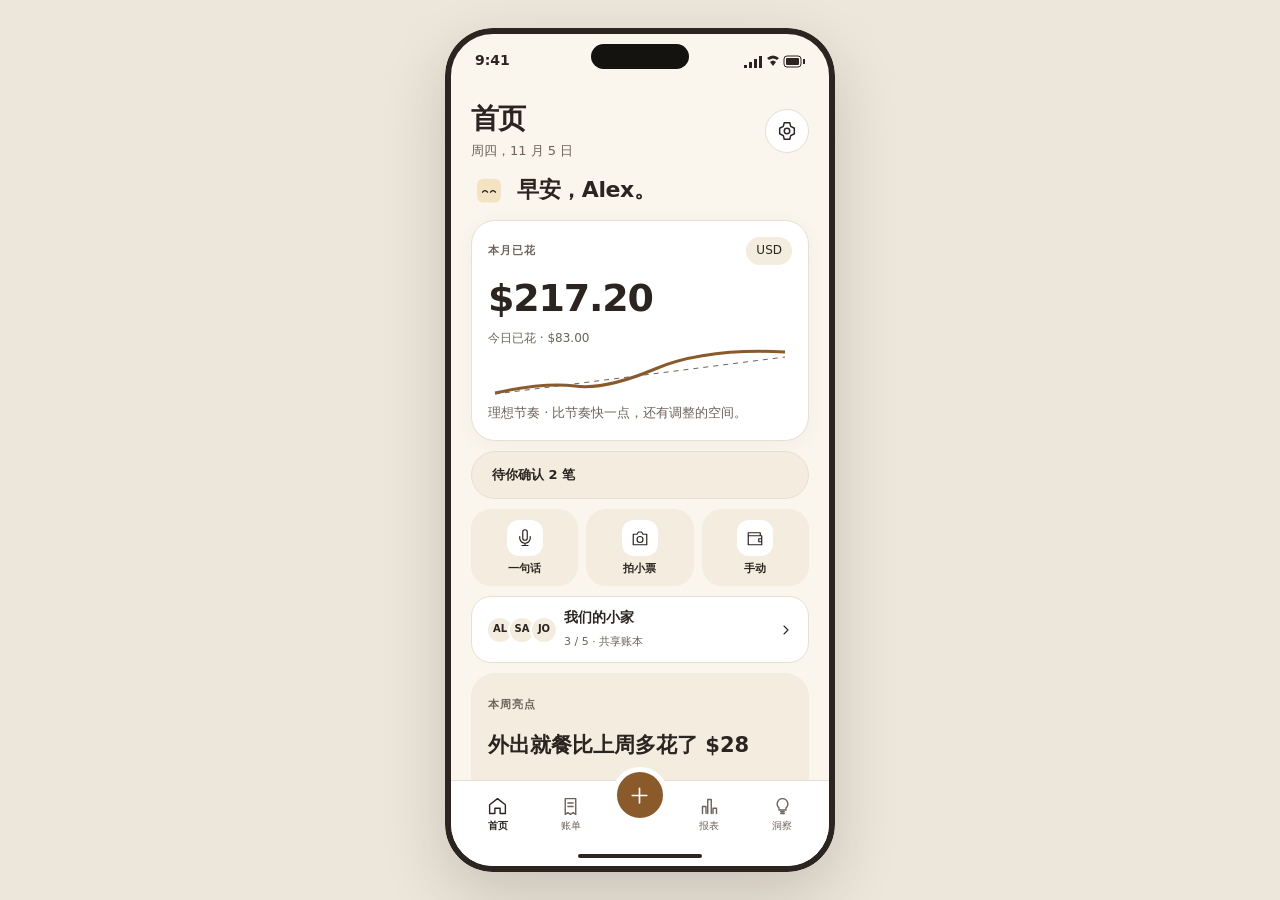
==== commit 319f305d: "Replace /nori/ with the single-device interactive app shell. Co-authored-by: steven1990y-dotcom <ste" ====
--- a/nori/index.html
+++ b/nori/index.html
@@ -1,5 +1,5 @@
 <!DOCTYPE html>
-<html lang="zh-CN"><head><meta charset="UTF-8"><meta name="viewport" content="width=device-width,initial-scale=1"><meta name="color-scheme" content="light dark"><meta name="description" content="Nori 暖色记账设计提案：三套配色、规范与十一个 iOS 屏幕。"><title>Nori · 把日子记得轻一点</title>
+<html lang="zh-CN"><head><meta charset="UTF-8"><meta name="viewport" content="width=device-width,initial-scale=1"><meta name="color-scheme" content="light dark"><meta name="description" content="Nori 可真实操作的单机交互稿：底部 Tab、记一笔、草稿确认与报表。"><title>Nori · 可操作交互稿</title>
 <style>
 :root{--canvas:#FAF6EE;--surface:#fff;--surface-soft:#F3ECDF;--ink:#2B2420;--muted:#6E625A;--hairline:#E8DFD1;--primary:#8A5A2B;--on-primary:#fff;--accent:#E7B65C;--success:#3C6546;--warning:#80530F;--danger:#A1372F;--info:#536174;--font:-apple-system,"SF Pro Text","SF Pro Display",system-ui,sans-serif;--display:ui-rounded,"SF Pro Display",-apple-system,system-ui,sans-serif;--phone-scale:1}*{box-sizing:border-box}html{scroll-behavior:smooth;scroll-padding-top:150px}body{margin:0;background:var(--canvas);color:var(--ink);font:16px/1.55 var(--font);-webkit-font-smoothing:antialiased}button,input,select{font:inherit}button,a,input,select{touch-action:manipulation}button{cursor:pointer;border:0;background:none;color:inherit;min-width:44px;min-height:44px}button:disabled{cursor:default;opacity:1}button:active:not(:disabled),.pressed{box-shadow:inset 0 0 0 3px currentColor;transform:translateY(1px)}a{color:inherit}button:focus-visible,input:focus-visible,select:focus-visible,a:focus-visible{outline:3px solid var(--ink);outline-offset:3px}svg{vertical-align:middle;flex-shrink:0}h1,h2,h3,h4,p{margin:0}h1,h2,h3,h4,.amount{font-family:var(--display)}h1{font-size:clamp(40px,5vw,68px);font-weight:650;letter-spacing:-2.5px;line-height:1.12}h2{font-size:32px;line-height:1.3;letter-spacing:-.8px;font-weight:650}h3{font-size:22px;line-height:1.3;font-weight:600}h4{font-size:17px;font-weight:600}.muted,small{color:var(--muted)}small{font-size:13px}.eyebrow{font-size:12px;letter-spacing:1.5px;font-weight:650;line-height:1.4}.toolbar{position:sticky;top:0;z-index:50;background:var(--canvas);border-bottom:1px solid var(--hairline)}.toolbar-inner{max-width:1440px;margin:auto;min-height:80px;padding:12px 40px;display:flex;align-items:center;gap:24px}.wordmark{font-family:var(--display);font-size:27px;font-weight:700;letter-spacing:-1px;display:flex;align-items:center;gap:10px}.face{width:31px;height:31px;border-radius:36%;background:var(--nori-body,#F3E3C3);position:relative}.face:after{content:'';position:absolute;left:8px;top:12px;width:5px;height:4px;border-radius:2px;background:#111;box-shadow:10px 0 0 #111;transform:rotate(-18deg)}.toolbar-note{font-size:12px;border-left:1px solid var(--hairline);padding-left:20px;color:var(--muted)}.palette-switch{display:flex;gap:4px;margin-left:auto;padding:4px;background:var(--surface-soft);border-radius:9999px}.palette-switch button{padding:8px 16px;font-size:13px;border-radius:9999px;font-weight:600;white-space:nowrap}.palette-switch button[aria-pressed=true]{background:var(--surface);box-shadow:0 2px 6px #2b242008}.mode-control{display:flex;align-items:center;gap:8px;font-size:13px;white-space:nowrap}.switch{width:52px;min-height:44px;padding:8px 0;display:inline-flex;align-items:center}.switch-track{width:48px;height:28px;border-radius:9999px;background:var(--muted);padding:3px;display:block}.switch-track:after{content:'';display:block;width:22px;height:22px;border-radius:50%;background:var(--canvas);transition:transform .18s}.switch[aria-checked=true] .switch-track{background:var(--primary)}.switch[aria-checked=true] .switch-track:after{background:var(--on-primary);transform:translateX(20px)}main{max-width:1440px;margin:auto;padding:0 40px}.intro{padding:68px 0 48px}.intro-top{display:flex;justify-content:space-between;align-items:center;margin-bottom:28px}.tag{display:inline-flex;border:1px solid var(--hairline);border-radius:999px;padding:6px 12px;font-size:12px;color:var(--muted)}.intro-copy{display:flex;align-items:flex-end;justify-content:space-between;gap:32px}.intro-copy>p{max-width:320px;font-size:15px;color:var(--muted);padding-bottom:4px}.intro h1 span{color:var(--muted)}.section{padding:48px 0 64px;border-top:1px solid var(--hairline)}.section-head{display:flex;align-items:flex-end;justify-content:space-between;gap:24px;margin-bottom:28px}.section-head .eyebrow{color:var(--muted);margin-bottom:12px}.section-head p{font-size:14px;color:var(--muted);max-width:400px}.comparison{display:grid;grid-template-columns:repeat(3,minmax(0,1fr));gap:20px}.palette-card{border:1px solid var(--hairline);border-radius:24px;overflow:hidden;background:var(--surface)}.palette-cover{background:var(--surface-soft);padding:24px 16px 0;height:324px;overflow:hidden}.card-note{padding:24px}.palette-card h3{display:flex;justify-content:space-between;align-items:center}.palette-card h3 span{font:12px var(--font);color:var(--muted)}.palette-card p{font-size:14px;color:var(--muted);margin:12px 0 20px}.swatches{display:flex;gap:8px}.swatch{height:28px;flex:1;border-radius:8px;border:1px solid var(--hairline)}.mini-phone{width:224px;height:345px;border:5px solid var(--ink);border-radius:34px;background:var(--canvas);padding:18px;margin:auto;box-shadow:0 12px 28px #2b24200a;transform:rotate(-4deg)}.palette-card:nth-child(2) .mini-phone{transform:rotate(1deg)}.palette-card:nth-child(3) .mini-phone{transform:rotate(5deg)}.mini-island{height:12px;width:60px;border-radius:999px;background:#151310;margin:-8px auto 16px}.mini-top{display:flex;justify-content:space-between;font-size:11px;margin-bottom:14px}.mini-card{padding:14px;background:var(--surface);border-radius:18px}.mini-card .amount{font-size:27px;margin:5px 0}.mini-phone p{font-size:10px;margin:0;color:var(--muted)}.mini-insight{padding:12px;background:var(--surface-soft);border-radius:14px;margin-top:12px;font-size:11px}.mini-button{background:var(--primary);color:var(--on-primary);font-size:11px;text-align:center;border-radius:999px;margin-top:12px;padding:10px}.spec-intro,.spec-grid,.do-dont{display:grid;grid-template-columns:1fr 1fr;gap:24px}.spec-intro{margin-bottom:24px}.note-card{background:var(--surface-soft);border-radius:24px;padding:24px}.note-card p{font-size:14px;margin-top:10px;color:var(--muted)}.rule{font-size:22px;font-family:var(--display);font-weight:600;margin-top:12px}.table-wrap{border:1px solid var(--hairline);border-radius:24px;overflow:auto;background:var(--surface)}table{width:100%;border-collapse:collapse;font-size:13px;text-align:left}th{font-size:12px;color:var(--muted);font-weight:500;background:var(--surface-soft)}td,th{padding:12px 20px;border-bottom:1px solid var(--hairline)}tr:last-child td{border-bottom:0}.token-color{display:inline-block;width:18px;height:18px;border:1px solid var(--hairline);border-radius:6px;vertical-align:middle;margin-right:10px}.pass{display:inline-flex;border:1px solid var(--hairline);border-radius:999px;padding:3px 9px;color:var(--success);background:var(--surface);font-size:11px;font-weight:650;white-space:nowrap}.spec-grid{margin-top:24px}.spec-box{padding:24px;border:1px solid var(--hairline);border-radius:24px;background:var(--surface)}.spec-box h3{margin-bottom:20px;font-size:20px}.type-row{display:flex;justify-content:space-between;align-items:baseline;border-bottom:1px solid var(--hairline);padding:10px 0;gap:16px}.type-row small{font-size:12px;white-space:nowrap}.token-chips{display:flex;flex-wrap:wrap;gap:8px;margin-bottom:24px}.token-chip{background:var(--surface-soft);border-radius:10px;padding:8px 12px;font-size:13px}.radius-samples{display:flex;gap:12px;margin:16px 0 24px;flex-wrap:wrap}.radius-sample{background:var(--surface-soft);padding:16px;font-size:12px;border:1px solid var(--hairline)}details{margin-top:24px;border:1px solid var(--hairline);border-radius:24px;background:var(--surface);overflow:hidden}summary{min-height:64px;padding:20px 24px;cursor:pointer;font-size:17px;font-weight:600}details[open] summary{border-bottom:1px solid var(--hairline)}.states-content{padding:24px}.state-table{min-width:680px}.btn{min-height:48px;padding:10px 20px;display:inline-flex;align-items:center;justify-content:center;gap:8px;font-size:15px;font-weight:600;border-radius:9999px;border:1px solid transparent}.btn.primary{background:var(--primary);color:var(--on-primary)}.btn.secondary{background:var(--surface-soft);color:var(--ink);border-color:var(--hairline)}.btn.ghost{color:var(--ink);background:transparent}.btn.destructive{color:var(--danger);background:var(--surface)}.btn:disabled{background:var(--surface-soft);color:var(--muted);border-color:var(--hairline)}.btn.full{width:100%}.spinner{display:inline-block;border:2px solid currentColor;border-right-color:transparent;border-radius:50%;height:14px;width:14px;animation:spin 1.1s linear infinite}@keyframes spin{to{transform:rotate(360deg)}}.input-samples{display:grid;grid-template-columns:repeat(4,1fr);gap:16px;margin:24px 0}.input-samples label{font-size:13px}.field{width:100%;min-height:44px;padding:10px 12px;color:var(--ink);background:var(--surface);border:1px solid var(--hairline);border-radius:14px;min-width:0}input::placeholder{color:var(--muted);opacity:1}.field:disabled{background:var(--surface-soft);color:var(--muted);-webkit-text-fill-color:var(--muted);opacity:1}.focus-demo{border:2px solid var(--ink)}.error-demo{border:2px solid var(--danger)}.chip{border:1px solid var(--hairline);background:var(--surface);padding:8px 14px;border-radius:999px;font-size:13px;white-space:nowrap}.chip.selected,.chip[aria-pressed=true]{background:var(--surface-soft);border-color:var(--ink);color:var(--ink);font-weight:600}.draft-states{display:grid;grid-template-columns:repeat(4,1fr);gap:12px;margin-top:24px}.draft-state{padding:20px;border:1px solid var(--hairline);background:var(--canvas);border-radius:24px;font-size:13px}.draft-state b{display:block;margin:12px 0 4px}.do-dont{margin-top:24px}.do-dont>div{padding:24px;border-top:2px solid var(--ink)}.do-dont h3{font-size:18px}.do-dont ul{padding-left:20px;color:var(--muted);font-size:14px;line-height:2}.layout-control{display:flex;gap:4px;background:var(--surface-soft);padding:4px;border-radius:999px}.layout-control button{font-size:13px;padding:8px 18px;border-radius:999px}.layout-control button[aria-pressed=true]{background:var(--surface)}.screens{display:flex;gap:32px;overflow-x:auto;scroll-snap-type:x mandatory;padding:8px 4px 40px;scrollbar-color:var(--muted) var(--surface-soft);scrollbar-width:thin}.screen-item{flex:0 0 390px;width:390px;scroll-snap-align:start}.screen-caption{min-height:88px;padding-bottom:20px}.screen-caption .eyebrow{color:var(--muted);margin-bottom:8px}.screen-caption h3{font-size:18px;margin-bottom:5px}.screen-caption p{font-size:12px;color:var(--muted)}.phone-holder{width:390px;height:844px}.phone{width:390px;height:844px;border:6px solid var(--ink);border-radius:48px;overflow:hidden;background:var(--canvas);position:relative;box-shadow:var(--elevation-sheet);display:flex;flex-direction:column;font-size:17px;line-height:1.45}.status-bar{height:52px;min-height:52px;display:flex;align-items:center;justify-content:space-between;padding:0 24px;font-size:14px;font-weight:650;position:relative}.island{position:absolute;left:50%;transform:translateX(-50%);top:10px;width:98px;height:25px;background:#151310;border-radius:999px}.phone-content{padding:16px 20px 24px;overflow-y:auto;flex:1;scrollbar-width:none}.phone-content::-webkit-scrollbar{display:none}.phone h2{font-size:28px;letter-spacing:-.7px;line-height:1.2}.phone h3{font-size:22px}.phone p{font-size:15px}.phone .eyebrow{font-size:11px;letter-spacing:1.1px}.page-title{display:flex;justify-content:space-between;align-items:center;margin-bottom:24px;gap:8px}.page-title>div>p{font-size:13px;color:var(--muted);margin-top:6px}.icon-btn{width:44px;height:44px;border-radius:50%;border:1px solid var(--hairline);display:inline-flex;align-items:center;justify-content:center;background:var(--surface)}.tab-bar{height:86px;min-height:86px;padding:7px 10px 24px;display:flex;align-items:flex-start;border-top:1px solid var(--hairline);background:var(--surface);position:relative;justify-content:space-around}.tab{width:64px;min-height:50px;display:flex;align-items:center;flex-direction:column;justify-content:center;gap:3px;color:var(--muted);font-size:10px;line-height:1.1;border-radius:12px}.tab.active{color:var(--ink);font-weight:700}.tab.add-tab{margin-top:-21px;height:56px;width:56px;background:var(--primary);color:var(--on-primary);border:5px solid var(--surface);border-radius:50%}.tab-bar:after{content:'';position:absolute;width:124px;height:4px;border-radius:10px;background:var(--ink);bottom:8px;left:50%;transform:translateX(-50%)}.card{padding:20px;background:var(--surface);border-radius:24px;border:1px solid var(--hairline);margin-bottom:16px;box-shadow:var(--elevation-card)}.card.soft{background:var(--surface-soft);border-color:transparent;box-shadow:none}.card .eyebrow{color:var(--muted)}.amount{font-size:34px;letter-spacing:-1px;font-weight:650;font-variant-numeric:tabular-nums}.flex{display:flex;align-items:center;gap:12px}.between{display:flex;align-items:center;justify-content:space-between;gap:12px}.stack>*+*{margin-top:12px}.nori-avatar{width:40px;height:40px;border:1.5px solid var(--ink);border-radius:48% 52% 42% 58%;display:flex;align-items:center;justify-content:center;background:var(--surface);font-size:13px;letter-spacing:4px;padding-left:4px;flex-shrink:0}.row{display:flex;align-items:center;gap:12px;min-height:66px;border-bottom:1px solid var(--hairline);width:100%;text-align:left;padding:10px 0}.row:last-child{border:0}.row-text{flex:1;min-width:0}.row strong{font-size:15px;display:block;font-weight:600}.row small{display:block;font-size:12px;margin-top:3px}.price{font-size:15px;font-weight:600;white-space:nowrap;font-variant-numeric:tabular-nums}.category-icon{width:40px;height:40px;background:var(--surface-soft);border-radius:14px;display:flex;align-items:center;justify-content:center;flex-shrink:0}.section-label{font-size:17px;font-weight:600;margin:22px 0 10px}.badge{display:inline-flex;align-items:center;gap:5px;background:var(--surface-soft);color:var(--ink);border-radius:999px;padding:5px 10px;font-size:12px}.badge.warning{color:var(--warning)}.badge.success{color:var(--success)}.phone .muted{font-size:13px}.onboarding{text-align:center;padding-top:28px}.illustration{width:100%;height:230px;color:var(--ink);margin:16px auto 24px}.onboarding h2{font-size:34px;line-height:1.16;margin:0 4px 16px}.onboarding>p{margin:0 8px 24px;color:var(--muted);font-size:16px}.privacy-note{display:flex;gap:9px;text-align:left;padding:16px;border-top:1px solid var(--hairline);font-size:13px;line-height:1.5;margin:20px 0}.page-dots{display:flex;justify-content:center;gap:6px;margin:20px}.page-dots i{width:6px;height:6px;border-radius:9px;background:var(--muted)}.page-dots i:first-child{width:20px;background:var(--ink)}.greeting{margin-bottom:24px}.greeting h2{margin-top:8px}.greeting p{color:var(--muted);margin-top:8px}.insight-copy{font-family:var(--display);font-size:21px!important;font-weight:600;line-height:1.35;margin:16px 0 8px}.draft-button{width:100%;text-align:left;justify-content:space-between;font-size:13px}.sheet-context{padding-bottom:0}.sheet{margin:28px -20px -24px;background:var(--surface);border-radius:32px 32px 0 0;padding:10px 24px 32px;min-height:470px;border-top:1px solid var(--hairline);box-shadow:var(--elevation-sheet)}.grabber{width:36px;height:4px;border-radius:9px;background:var(--muted);margin:0 auto 24px}.sheet .row{min-height:64px}.sheet-context .page-title{margin-bottom:16px}.sheet-context .sheet{margin-top:16px}.sheet-context .privacy-note{padding:12px;margin-top:12px}.sheet p{color:var(--muted);font-size:14px;margin:10px 0}.review .page-title{margin-bottom:12px}.review .card{padding:16px;margin-bottom:12px}.doubt{font-size:15px;line-height:1.45;margin:10px 0}.choices{display:flex;gap:8px}.review-grid{display:grid;grid-template-columns:1fr 1fr;gap:8px 12px;margin:12px 0}.review-grid label{font-size:12px;color:var(--muted)}.review-grid .wide{grid-column:1/-1}.review-grid input,.review-grid select{font-size:15px;margin-top:3px;min-height:44px}.review .btn{min-height:44px}.review-actions{display:flex;gap:8px}.review-actions .primary{flex:1}.review .page-title h2{font-size:24px}.review .card{padding:12px}.review .doubt{font-size:14px;margin:8px 0}.review-grid{gap:6px 12px}.review-grid input,.review-grid select{padding:8px 10px}.search{position:relative;margin-bottom:12px}.search svg{position:absolute;left:12px;top:13px;color:var(--muted)}.search input{padding-left:40px}.filter-row{display:flex;gap:8px;overflow-x:auto;padding-bottom:5px;scrollbar-width:none}.empty-state{text-align:center;padding:18px;background:var(--surface-soft);border-radius:24px;margin-top:20px}.empty-state svg{width:80px;height:64px;margin-bottom:8px}.empty-state p{font-size:13px;color:var(--muted);margin-top:5px}.budget{margin-bottom:22px}.budget:last-child{margin-bottom:0}.progress{height:7px;background:var(--surface-soft);border-radius:99px;margin-top:12px;overflow:hidden}.progress i{display:block;background:var(--ink);height:100%;border-radius:99px}.progress.accent i{background:var(--accent)}.budget p{font-size:12px!important;color:var(--muted);margin-top:6px}.segmented{display:flex;background:var(--surface-soft);padding:4px;border-radius:999px;margin-bottom:20px}.segmented button{flex:1;border-radius:999px;font-size:13px}.segmented button.selected{background:var(--surface);font-weight:600}.donut-wrap{display:flex;justify-content:center;align-items:center;position:relative;margin:16px auto}.donut{width:190px;height:190px;transform:rotate(-90deg)}.donut-center{position:absolute;text-align:center}.donut-center .amount{font-size:26px}.donut-center p{font-size:12px;color:var(--muted)}.legend{display:flex;flex-wrap:wrap;justify-content:center;gap:8px 14px;font-size:12px;color:var(--muted)}.legend i{width:7px;height:7px;display:inline-block;border-radius:50%;background:var(--ink);margin-right:5px}.bar-chart{width:100%;height:116px}.family-avatars{display:flex;margin:20px 0}.avatar{width:44px;height:44px;border-radius:50%;background:var(--surface-soft);display:flex;align-items:center;justify-content:center;font-size:13px;font-weight:600;border:3px solid var(--surface);margin-right:-6px}.member-row{min-height:60px}.member-row .avatar{margin-right:0}.plan{display:block;width:100%;padding:14px 16px;border:1px solid var(--hairline);border-radius:24px;background:var(--surface);margin:10px 0;text-align:left}.plan.selected{border:2px solid var(--ink);background:var(--surface-soft);padding:13px 15px}.plan-title{display:flex;justify-content:space-between;gap:10px;align-items:center;font-size:15px;font-weight:600}.plan small{display:block;font-size:12px;margin-top:4px}.plan .amount{font-size:24px}.paywall h2{font-size:28px;margin:12px 0}.paywall .page-title{margin-bottom:8px}.paywall .card{padding:14px}.fine-print{font-size:12px!important;line-height:1.45;color:var(--muted);margin:10px 0}.settings-list{padding:8px 16px}.settings-list .row{min-height:58px}.settings-list .row strong{font-size:14px}.footer{border-top:1px solid var(--hairline);padding:48px 0 32px}.footer-grid{display:grid;grid-template-columns:1.3fr 1fr;gap:64px}.footer p,.footer li{font-size:14px;color:var(--muted);line-height:1.9}.footer h3{font-size:20px;margin-bottom:16px}.footer ol{padding-left:24px;margin:0}.palette-notes{margin:20px 0}.palette-notes p{margin:8px 0}.colophon{display:flex;justify-content:space-between;border-top:1px solid var(--hairline);margin-top:40px;padding-top:24px;font-size:12px;color:var(--muted)}.toast{position:fixed;bottom:24px;left:50%;transform:translateX(-50%);padding:14px 24px;background:var(--ink);color:var(--canvas);border-radius:24px;z-index:100;font-size:14px;max-width:calc(100% - 32px);text-align:center}.toast:empty{display:none}.screens.vertical{display:grid;grid-template-columns:repeat(auto-fit,390px);justify-content:center;overflow:visible;gap:40px 32px}.skip-link{position:absolute;top:-60px;left:16px;background:var(--surface);padding:12px;z-index:100}.skip-link:focus{top:8px}body[data-mode=dark] .phone,body[data-mode=dark] .mini-phone{border-color:var(--hairline)}body[data-mode=dark] .card{box-shadow:none}
 #screen-home .page-title{margin-bottom:16px}#screen-home .greeting{margin-bottom:16px}#screen-home .greeting h2{margin-top:4px}#screen-home .greeting p{margin-top:4px}#screen-home .card{padding:16px}.paywall .plan{padding:12px 14px;margin:8px 0}.paywall .plan.selected{padding:11px 13px}.paywall .plan small{margin-top:2px}.paywall h2{margin:8px 0}.paywall .card{padding:12px;margin-bottom:12px}
@@ -85,7 +85,8 @@
 #screen-home .card{padding:16px}
 #screen-home-empty .empty-state{margin-top:0}
 
-</style><link rel="stylesheet" href="v1.2.css"></head><body>
+</style><link rel="stylesheet" href="v1.2.css">
+<link rel="stylesheet" href="app-shell.css"></head><body class="nori-app">
 <a class="skip-link" href="#main">跳至内容</a><header class="toolbar"><div class="toolbar-inner"><div class="wordmark"><span class="face" aria-hidden="true"></span>nori</div><div class="toolbar-note">记账，也可以很轻松<br>iOS 视觉提案 · 01</div><div class="palette-switch" role="group" aria-label="选择配色"><button data-palette="cream" aria-pressed="true">A Cream</button><button data-palette="apricot" aria-pressed="false">B Apricot</button><button data-palette="sage" aria-pressed="false">C Sage</button></div><div class="lang-switch" role="group" aria-label="Language / 语言"><button type="button" data-lang="system" aria-pressed="false">Auto</button><button type="button" data-lang="en" aria-pressed="false">EN</button><button type="button" data-lang="zh" aria-pressed="false">中文</button></div><div class="mode-control"><span id="mode-label">深色模式</span><button class="switch" id="dark-toggle" role="switch" aria-checked="false" aria-labelledby="mode-label"><span class="switch-track"></span></button></div></div></header>
 <main id="main"><div class="intro"><div class="intro-top"><span class="eyebrow">日常有数，心里有底</span><span class="tag">本地优先 · 家庭 & 自由职业</span></div><div class="intro-copy"><h1>把日子，<br><span>记得轻一点。</span></h1><p>让 Nori 整理琐碎，让你保留决定权。<br>一套有温度、有分寸的 AI 记账体验。<br>三套暖色，十一个屏幕，同一种安心。</p></div></div>
 <section class="section" id="palettes"><div class="section-head"><div><p class="eyebrow">01 / 色彩方向</p><h2>3 套暖色方案</h2></div><p>从奶油纸张到杏桃与鼠尾草。<br>顶部切换，可预览全页及深浅色的同一套语义。</p></div><div class="comparison" id="comparison"></div></section>
@@ -314,7 +315,7 @@
  $('#palette-notes').innerHTML=Object.values(TOKENS.palettes).map(p=>`<p><strong>${p.name}</strong> · ${p.mood}<br>浅色：底 ${p.light.canvas} / 主色 ${p.light.primary} / 辅色 ${p.light.accent}<br>深色：底 ${p.dark.canvas} / 主色 ${p.dark.primary} / 辅色 ${p.dark.accent}</p>`).join('');}
 function applyTheme(){const root=document.documentElement,c=TOKENS.palettes[activePalette][dark?'dark':'light'];Object.entries(c).forEach(([k,v])=>root.style.setProperty('--'+k,v));root.style.setProperty('--surface-card',c.surface);root.style.setProperty('--font',TOKENS.meta.fontFamily);root.style.setProperty('--display',TOKENS.meta.displayFontFamily);Object.entries(TOKENS.radius).forEach(([k,v])=>root.style.setProperty('--radius-'+k,v+'px'));Object.entries(TOKENS.spacing).forEach(([k,v])=>root.style.setProperty('--space-'+k,v+'px'));Object.entries(TOKENS.typography).forEach(([k,v])=>root.style.setProperty('--type-'+k,`${v.weight} ${v.size}px/${v.lineHeight} ${v.fontFamily}`));Object.entries(TOKENS.elevation).forEach(([k,v])=>root.style.setProperty('--elevation-'+k,dark?'none':v));root.style.setProperty('--touch-target',TOKENS.touchTarget+'px');root.style.colorScheme=dark?'dark':'light';document.body.dataset.mode=dark?'dark':'light';$$('[data-palette]').forEach(b=>b.setAttribute('aria-pressed',String(b.dataset.palette===activePalette)));$('#dark-toggle').setAttribute('aria-checked',String(dark));$$('[data-appearance]').forEach(b=>b.setAttribute('aria-checked',String(dark)));renderComparison();renderTokens();}
 function renderStates(){const labels={primary:'主要',secondary:'次要',ghost:'文字',destructive:'破坏性'};$('#button-states').innerHTML=Object.entries(labels).map(([k,l])=>`<tr><td>${l}</td>${['default','pressed','disabled','loading'].map(s=>`<td><button class="btn ${k} ${s==='pressed'?'pressed':''}" ${s==='disabled'?'disabled':''} ${s==='loading'?'aria-busy="true"':''} data-notice="Component preview">${s==='loading'?'<span class="spinner" aria-hidden="true"></span>':''}${k==='destructive'?'Delete':'Continue'}</button></td>`).join('')}</tr>`).join('');$('#draft-states').innerHTML=[['info','Drafting','Nori is reading your receipt…','drafting'],['warning','Needs review','One total needs your attention.','needs-review'],['success','Confirmed','Saved after your confirmation.','confirmed'],['danger','Failed','Couldn’t read it. Try again.','failed']].map(([c,t,p,s])=>`<div class="draft-state" data-state="${s}"><span class="badge" style="color:var(--${c})">${icon(c==='success'?'check':c==='info'?'spark':'info',15)} ${t}</span><b>Receipt draft</b><span class="muted">${p}</span></div>`).join('');}
-function tabBar(active){const T=t().tabs;const items=[['home',T.home,'home','Home'],['bills',T.bills,'bills','Bills'],['plus',T.add||'+','quick-add','Add'],['reports',T.reports,'reports','Reports'],['insights',T.insights,'insights','Insights']];return `<nav class="tab-bar" aria-label="App navigation">${items.map(([ico,label,target,key])=>`<button class="tab ${key==='Add'?'add-tab':''} ${active===key?'active':''}" data-go="${target}" aria-label="${label}" ${active===key?'aria-current="page"':''}>${icon(ico,key==='Add'?25:21)}${key==='Add'?'<span style="position:absolute;clip-path:inset(50%);width:1px;height:1px;overflow:hidden">${label}</span>':label}</button>`).join('')}</nav>`;}
+function tabBar(active){const T=t().tabs;const items=[['home',T.home,'home','Home'],['bills',T.bills,'bills','Bills'],['plus',T.add||'+','quick-add','Add'],['reports',T.reports,'reports','Reports'],['insights',T.insights,'insights','Insights']];return `<nav class="tab-bar" aria-label="App navigation">${items.map(([ico,label,target,key])=>`<button class="tab ${key==='Add'?'add-tab':''} ${active===key?'active':''}" data-go="${target}" aria-label="${label}" ${active===key?'aria-current="page"':''}>${icon(ico,key==='Add'?25:21)}${key==='Add'?`<span style="position:absolute;clip-path:inset(50%);width:1px;height:1px;overflow:hidden">${label}</span>`:label}</button>`).join('')}</nav>`;}
 function phone(id,num,title,caption,content,active,cls=''){return `<article class="screen-item" id="screen-${id}"><div class="screen-caption"><p class="eyebrow">${String(num).padStart(2,'0')} / 390 × 844</p><h3>${title}</h3><p>${caption}</p></div><div class="phone-holder"><div class="phone" lang="${lang==='zh'?'zh-CN':'en'}"><div class="status-bar"><span>9:41</span><span class="island" aria-hidden="true"></span><span aria-label="Full signal and battery"><svg width="62" height="16" viewBox="0 0 62 16" fill="currentColor" aria-hidden="true"><path d="M1 12h3v3H1zm5-3h3v6H6zm5-3h3v9h-3zm5-3h3v12h-3z"/><path d="M24 5q6-5 12 0l-2 2q-4-3-8 0Zm3 4q3-3 6 0l-3 4Z"/><rect x="41" y="3" width="17" height="11" rx="3" fill="none" stroke="currentColor"/><rect x="43" y="5" width="13" height="7" rx="1"/><path d="M60 6h2v5h-2Z"/></svg></span></div><div class="phone-content ${cls}">${content}</div>${tabBar(active)}</div></div></article>`;}
 function title(heading,sub='',action='settings'){const L=t();return `<div class="page-title"><div><h2>${heading}</h2>${sub?`<p>${sub}</p>`:''}</div><button class="icon-btn" data-go="${action==='settings'?'settings':'home'}" aria-label="${action==='settings'?L.settingsAria:L.backHome}">${icon(action)}</button></div>`;}
 function row(ico,merchant,sub,price,extra=''){return `<div class="row"><span class="category-icon">${icon(ico)}</span><div class="row-text"><strong>${merchant}</strong><small>${sub}</small></div><span class="price">${price}${extra}</span></div>`;}
@@ -388,4 +389,5 @@
 document.addEventListener('submit',e=>{if(e.target.id==='receipt-form'){e.preventDefault();closeDraft();}if(e.target.id==='manual-form'){e.preventDefault();toast(t().review.toastSaved);go('home');}});
 renderStates();setLang(lang,false);syncHomeSchemeSwitch();scalePhones();window.addEventListener('resize',scalePhones);
 window.NoriDesign={tokens:TOKENS,contrast,contrastPairs,get palette(){return activePalette},get mode(){return dark?'dark':'light'},get lang(){return lang},setLang,get homeScheme(){return homeScheme},setHomeScheme,get receiptState(){return receiptState},get records(){return records.map(r=>({...r}))}};
-</script><script>document.querySelectorAll("[data-nori]").forEach(f=>f.insertAdjacentHTML("afterbegin",nori(f.dataset.nori,56)));</script><script src="v1.2.js"></script></body></html>
+</script><script>document.querySelectorAll("[data-nori]").forEach(f=>f.insertAdjacentHTML("afterbegin",nori(f.dataset.nori,56)));</script><script src="v1.2.js"></script>
+<script src="app-shell.js"></script></body></html>
--- a/nori/app-shell.css
+++ b/nori/app-shell.css
@@ -0,0 +1,141 @@
+/* Nori App shell：单机可操作入口，隐藏设计规范长页 */
+html,body{height:100%;}
+body.nori-app{
+  margin:0;
+  min-height:100dvh;
+  background:#EDE6DA;
+  color:var(--ink,#2B2420);
+  overflow:hidden;
+  -webkit-text-size-adjust:100%;
+}
+body.nori-app[data-mode=dark]{background:#141210;}
+
+/* 藏掉画廊/规范页 chrome */
+body.nori-app .skip-link,
+body.nori-app .toolbar,
+body.nori-app .intro,
+body.nori-app #palettes,
+body.nori-app #spec,
+body.nori-app .footer,
+body.nori-app .toast:empty,
+body.nori-app #business > .section-head,
+body.nori-app #business > p.muted,
+body.nori-app .screen-caption,
+body.nori-app .home-scheme-switch,
+body.nori-app .layout-control{
+  display:none !important;
+}
+
+body.nori-app main#main{
+  max-width:none;
+  margin:0;
+  padding:0;
+  min-height:100dvh;
+  display:flex;
+  align-items:center;
+  justify-content:center;
+}
+body.nori-app #business.section{
+  border:0;
+  padding:0;
+  margin:0;
+  width:100%;
+  display:flex;
+  align-items:center;
+  justify-content:center;
+  min-height:100dvh;
+}
+
+/* 单壳：所有 screen 叠在同一手机位，只显示 .is-active */
+body.nori-app #screens.screens,
+body.nori-app #screens.screens.vertical{
+  display:block !important;
+  position:relative;
+  width:min(390px,100vw);
+  height:min(844px,100dvh);
+  margin:0 auto;
+  padding:0 !important;
+  overflow:hidden;
+  gap:0;
+  scroll-snap-type:none;
+  background:transparent;
+}
+body.nori-app #screens .screen-item{
+  position:absolute !important;
+  inset:0;
+  width:100% !important;
+  height:100% !important;
+  flex:none !important;
+  display:none;
+  margin:0;
+}
+body.nori-app #screens .screen-item.is-active{
+  display:block;
+  z-index:1;
+}
+body.nori-app .phone-holder{
+  width:100% !important;
+  height:100% !important;
+}
+body.nori-app .phone{
+  width:100% !important;
+  height:100% !important;
+  max-width:390px;
+  max-height:844px;
+  margin:0 auto;
+  transform:none !important;
+  border-radius:0;
+  border-width:0;
+  box-shadow:none;
+}
+/* 桌面：居中圆角手机框 */
+@media (min-width:500px){
+  body.nori-app{
+    overflow:auto;
+  }
+  body.nori-app #screens.screens{
+    width:390px;
+    height:844px;
+    border-radius:48px;
+    box-shadow:0 24px 64px rgba(43,36,32,.18);
+    overflow:hidden;
+  }
+  body.nori-app .phone{
+    border:6px solid var(--ink,#2B2420);
+    border-radius:48px;
+    box-shadow:var(--elevation-sheet,0 16px 48px rgba(43,36,32,.08));
+  }
+  body.nori-app[data-mode=dark] .phone{border-color:var(--hairline,#4B4136);}
+}
+/* 真机全屏贴边 */
+@media (max-width:499px){
+  body.nori-app #screens.screens{
+    width:100vw;
+    height:100dvh;
+  }
+  body.nori-app .phone{
+    border-radius:0;
+    border:0;
+  }
+  body.nori-app .tab-bar{padding-bottom:max(24px,env(safe-area-inset-bottom));}
+  body.nori-app .status-bar{padding-top:env(safe-area-inset-top);}
+}
+
+/* 设置页：配色/外观块 */
+body.nori-app .app-settings-block{margin-top:0;}
+body.nori-app .app-settings-block .palette-row,
+body.nori-app .app-settings-block .demo-row{
+  display:flex;flex-wrap:wrap;gap:8px;margin:8px 0 4px;
+}
+body.nori-app .app-settings-block .palette-row button,
+body.nori-app .app-settings-block .demo-row button{
+  flex:1;min-width:88px;min-height:44px;padding:8px 10px;border-radius:999px;
+  border:1px solid var(--hairline);background:var(--surface);font-size:13px;font-weight:600;
+}
+body.nori-app .app-settings-block .palette-row button[aria-pressed=true],
+body.nori-app .app-settings-block .demo-row button[aria-pressed=true]{
+  border-color:var(--ink);background:var(--surface-soft);
+}
+body.nori-app .app-link-design{
+  display:block;text-align:center;font-size:12px;color:var(--muted);margin:16px 0 8px;text-decoration:underline;
+}
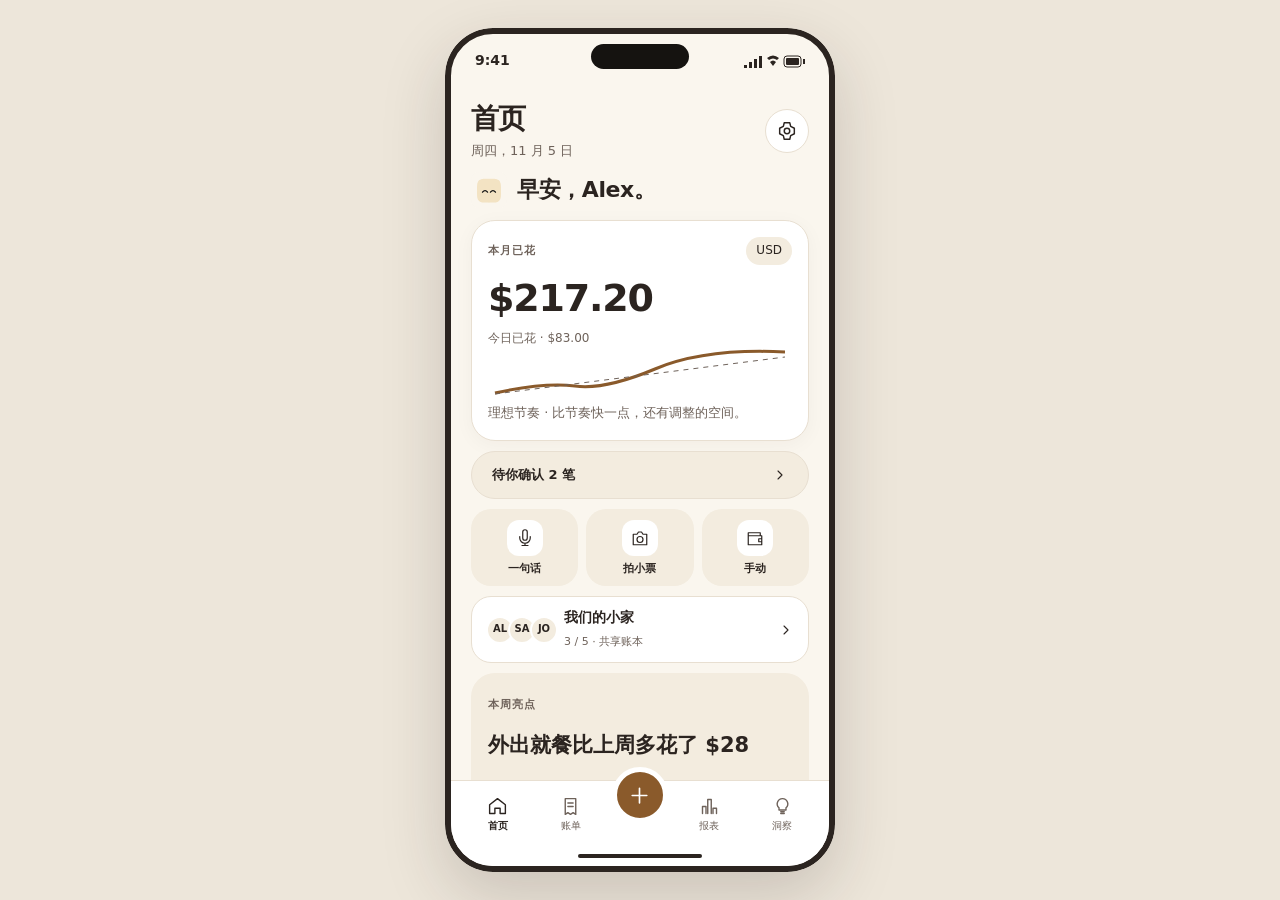
==== commit 5932d13f: "nori: 单机全屏可操作原型，替换画廊长页 首页无调试条，手动保存防重复，入库回首页，「+」金额与首页同源。  Co-authored-by: steven1990y-dotcom <steven1" ====
--- a/nori/index.html
+++ b/nori/index.html
@@ -1,5 +1,5 @@
 <!DOCTYPE html>
-<html lang="zh-CN"><head><meta charset="UTF-8"><meta name="viewport" content="width=device-width,initial-scale=1"><meta name="color-scheme" content="light dark"><meta name="description" content="Nori 可真实操作的单机交互稿：底部 Tab、记一笔、草稿确认与报表。"><title>Nori · 可操作交互稿</title>
+<html lang="zh-CN"><head><meta charset="UTF-8"><meta name="viewport" content="width=device-width,initial-scale=1"><meta name="color-scheme" content="light dark"><meta name="description" content="Nori 单机全屏可操作交互原型：Tab、记一笔、草稿确认、报表。"><title>Nori · 可操作交互稿</title>
 <style>
 :root{--canvas:#FAF6EE;--surface:#fff;--surface-soft:#F3ECDF;--ink:#2B2420;--muted:#6E625A;--hairline:#E8DFD1;--primary:#8A5A2B;--on-primary:#fff;--accent:#E7B65C;--success:#3C6546;--warning:#80530F;--danger:#A1372F;--info:#536174;--font:-apple-system,"SF Pro Text","SF Pro Display",system-ui,sans-serif;--display:ui-rounded,"SF Pro Display",-apple-system,system-ui,sans-serif;--phone-scale:1}*{box-sizing:border-box}html{scroll-behavior:smooth;scroll-padding-top:150px}body{margin:0;background:var(--canvas);color:var(--ink);font:16px/1.55 var(--font);-webkit-font-smoothing:antialiased}button,input,select{font:inherit}button,a,input,select{touch-action:manipulation}button{cursor:pointer;border:0;background:none;color:inherit;min-width:44px;min-height:44px}button:disabled{cursor:default;opacity:1}button:active:not(:disabled),.pressed{box-shadow:inset 0 0 0 3px currentColor;transform:translateY(1px)}a{color:inherit}button:focus-visible,input:focus-visible,select:focus-visible,a:focus-visible{outline:3px solid var(--ink);outline-offset:3px}svg{vertical-align:middle;flex-shrink:0}h1,h2,h3,h4,p{margin:0}h1,h2,h3,h4,.amount{font-family:var(--display)}h1{font-size:clamp(40px,5vw,68px);font-weight:650;letter-spacing:-2.5px;line-height:1.12}h2{font-size:32px;line-height:1.3;letter-spacing:-.8px;font-weight:650}h3{font-size:22px;line-height:1.3;font-weight:600}h4{font-size:17px;font-weight:600}.muted,small{color:var(--muted)}small{font-size:13px}.eyebrow{font-size:12px;letter-spacing:1.5px;font-weight:650;line-height:1.4}.toolbar{position:sticky;top:0;z-index:50;background:var(--canvas);border-bottom:1px solid var(--hairline)}.toolbar-inner{max-width:1440px;margin:auto;min-height:80px;padding:12px 40px;display:flex;align-items:center;gap:24px}.wordmark{font-family:var(--display);font-size:27px;font-weight:700;letter-spacing:-1px;display:flex;align-items:center;gap:10px}.face{width:31px;height:31px;border-radius:36%;background:var(--nori-body,#F3E3C3);position:relative}.face:after{content:'';position:absolute;left:8px;top:12px;width:5px;height:4px;border-radius:2px;background:#111;box-shadow:10px 0 0 #111;transform:rotate(-18deg)}.toolbar-note{font-size:12px;border-left:1px solid var(--hairline);padding-left:20px;color:var(--muted)}.palette-switch{display:flex;gap:4px;margin-left:auto;padding:4px;background:var(--surface-soft);border-radius:9999px}.palette-switch button{padding:8px 16px;font-size:13px;border-radius:9999px;font-weight:600;white-space:nowrap}.palette-switch button[aria-pressed=true]{background:var(--surface);box-shadow:0 2px 6px #2b242008}.mode-control{display:flex;align-items:center;gap:8px;font-size:13px;white-space:nowrap}.switch{width:52px;min-height:44px;padding:8px 0;display:inline-flex;align-items:center}.switch-track{width:48px;height:28px;border-radius:9999px;background:var(--muted);padding:3px;display:block}.switch-track:after{content:'';display:block;width:22px;height:22px;border-radius:50%;background:var(--canvas);transition:transform .18s}.switch[aria-checked=true] .switch-track{background:var(--primary)}.switch[aria-checked=true] .switch-track:after{background:var(--on-primary);transform:translateX(20px)}main{max-width:1440px;margin:auto;padding:0 40px}.intro{padding:68px 0 48px}.intro-top{display:flex;justify-content:space-between;align-items:center;margin-bottom:28px}.tag{display:inline-flex;border:1px solid var(--hairline);border-radius:999px;padding:6px 12px;font-size:12px;color:var(--muted)}.intro-copy{display:flex;align-items:flex-end;justify-content:space-between;gap:32px}.intro-copy>p{max-width:320px;font-size:15px;color:var(--muted);padding-bottom:4px}.intro h1 span{color:var(--muted)}.section{padding:48px 0 64px;border-top:1px solid var(--hairline)}.section-head{display:flex;align-items:flex-end;justify-content:space-between;gap:24px;margin-bottom:28px}.section-head .eyebrow{color:var(--muted);margin-bottom:12px}.section-head p{font-size:14px;color:var(--muted);max-width:400px}.comparison{display:grid;grid-template-columns:repeat(3,minmax(0,1fr));gap:20px}.palette-card{border:1px solid var(--hairline);border-radius:24px;overflow:hidden;background:var(--surface)}.palette-cover{background:var(--surface-soft);padding:24px 16px 0;height:324px;overflow:hidden}.card-note{padding:24px}.palette-card h3{display:flex;justify-content:space-between;align-items:center}.palette-card h3 span{font:12px var(--font);color:var(--muted)}.palette-card p{font-size:14px;color:var(--muted);margin:12px 0 20px}.swatches{display:flex;gap:8px}.swatch{height:28px;flex:1;border-radius:8px;border:1px solid var(--hairline)}.mini-phone{width:224px;height:345px;border:5px solid var(--ink);border-radius:34px;background:var(--canvas);padding:18px;margin:auto;box-shadow:0 12px 28px #2b24200a;transform:rotate(-4deg)}.palette-card:nth-child(2) .mini-phone{transform:rotate(1deg)}.palette-card:nth-child(3) .mini-phone{transform:rotate(5deg)}.mini-island{height:12px;width:60px;border-radius:999px;background:#151310;margin:-8px auto 16px}.mini-top{display:flex;justify-content:space-between;font-size:11px;margin-bottom:14px}.mini-card{padding:14px;background:var(--surface);border-radius:18px}.mini-card .amount{font-size:27px;margin:5px 0}.mini-phone p{font-size:10px;margin:0;color:var(--muted)}.mini-insight{padding:12px;background:var(--surface-soft);border-radius:14px;margin-top:12px;font-size:11px}.mini-button{background:var(--primary);color:var(--on-primary);font-size:11px;text-align:center;border-radius:999px;margin-top:12px;padding:10px}.spec-intro,.spec-grid,.do-dont{display:grid;grid-template-columns:1fr 1fr;gap:24px}.spec-intro{margin-bottom:24px}.note-card{background:var(--surface-soft);border-radius:24px;padding:24px}.note-card p{font-size:14px;margin-top:10px;color:var(--muted)}.rule{font-size:22px;font-family:var(--display);font-weight:600;margin-top:12px}.table-wrap{border:1px solid var(--hairline);border-radius:24px;overflow:auto;background:var(--surface)}table{width:100%;border-collapse:collapse;font-size:13px;text-align:left}th{font-size:12px;color:var(--muted);font-weight:500;background:var(--surface-soft)}td,th{padding:12px 20px;border-bottom:1px solid var(--hairline)}tr:last-child td{border-bottom:0}.token-color{display:inline-block;width:18px;height:18px;border:1px solid var(--hairline);border-radius:6px;vertical-align:middle;margin-right:10px}.pass{display:inline-flex;border:1px solid var(--hairline);border-radius:999px;padding:3px 9px;color:var(--success);background:var(--surface);font-size:11px;font-weight:650;white-space:nowrap}.spec-grid{margin-top:24px}.spec-box{padding:24px;border:1px solid var(--hairline);border-radius:24px;background:var(--surface)}.spec-box h3{margin-bottom:20px;font-size:20px}.type-row{display:flex;justify-content:space-between;align-items:baseline;border-bottom:1px solid var(--hairline);padding:10px 0;gap:16px}.type-row small{font-size:12px;white-space:nowrap}.token-chips{display:flex;flex-wrap:wrap;gap:8px;margin-bottom:24px}.token-chip{background:var(--surface-soft);border-radius:10px;padding:8px 12px;font-size:13px}.radius-samples{display:flex;gap:12px;margin:16px 0 24px;flex-wrap:wrap}.radius-sample{background:var(--surface-soft);padding:16px;font-size:12px;border:1px solid var(--hairline)}details{margin-top:24px;border:1px solid var(--hairline);border-radius:24px;background:var(--surface);overflow:hidden}summary{min-height:64px;padding:20px 24px;cursor:pointer;font-size:17px;font-weight:600}details[open] summary{border-bottom:1px solid var(--hairline)}.states-content{padding:24px}.state-table{min-width:680px}.btn{min-height:48px;padding:10px 20px;display:inline-flex;align-items:center;justify-content:center;gap:8px;font-size:15px;font-weight:600;border-radius:9999px;border:1px solid transparent}.btn.primary{background:var(--primary);color:var(--on-primary)}.btn.secondary{background:var(--surface-soft);color:var(--ink);border-color:var(--hairline)}.btn.ghost{color:var(--ink);background:transparent}.btn.destructive{color:var(--danger);background:var(--surface)}.btn:disabled{background:var(--surface-soft);color:var(--muted);border-color:var(--hairline)}.btn.full{width:100%}.spinner{display:inline-block;border:2px solid currentColor;border-right-color:transparent;border-radius:50%;height:14px;width:14px;animation:spin 1.1s linear infinite}@keyframes spin{to{transform:rotate(360deg)}}.input-samples{display:grid;grid-template-columns:repeat(4,1fr);gap:16px;margin:24px 0}.input-samples label{font-size:13px}.field{width:100%;min-height:44px;padding:10px 12px;color:var(--ink);background:var(--surface);border:1px solid var(--hairline);border-radius:14px;min-width:0}input::placeholder{color:var(--muted);opacity:1}.field:disabled{background:var(--surface-soft);color:var(--muted);-webkit-text-fill-color:var(--muted);opacity:1}.focus-demo{border:2px solid var(--ink)}.error-demo{border:2px solid var(--danger)}.chip{border:1px solid var(--hairline);background:var(--surface);padding:8px 14px;border-radius:999px;font-size:13px;white-space:nowrap}.chip.selected,.chip[aria-pressed=true]{background:var(--surface-soft);border-color:var(--ink);color:var(--ink);font-weight:600}.draft-states{display:grid;grid-template-columns:repeat(4,1fr);gap:12px;margin-top:24px}.draft-state{padding:20px;border:1px solid var(--hairline);background:var(--canvas);border-radius:24px;font-size:13px}.draft-state b{display:block;margin:12px 0 4px}.do-dont{margin-top:24px}.do-dont>div{padding:24px;border-top:2px solid var(--ink)}.do-dont h3{font-size:18px}.do-dont ul{padding-left:20px;color:var(--muted);font-size:14px;line-height:2}.layout-control{display:flex;gap:4px;background:var(--surface-soft);padding:4px;border-radius:999px}.layout-control button{font-size:13px;padding:8px 18px;border-radius:999px}.layout-control button[aria-pressed=true]{background:var(--surface)}.screens{display:flex;gap:32px;overflow-x:auto;scroll-snap-type:x mandatory;padding:8px 4px 40px;scrollbar-color:var(--muted) var(--surface-soft);scrollbar-width:thin}.screen-item{flex:0 0 390px;width:390px;scroll-snap-align:start}.screen-caption{min-height:88px;padding-bottom:20px}.screen-caption .eyebrow{color:var(--muted);margin-bottom:8px}.screen-caption h3{font-size:18px;margin-bottom:5px}.screen-caption p{font-size:12px;color:var(--muted)}.phone-holder{width:390px;height:844px}.phone{width:390px;height:844px;border:6px solid var(--ink);border-radius:48px;overflow:hidden;background:var(--canvas);position:relative;box-shadow:var(--elevation-sheet);display:flex;flex-direction:column;font-size:17px;line-height:1.45}.status-bar{height:52px;min-height:52px;display:flex;align-items:center;justify-content:space-between;padding:0 24px;font-size:14px;font-weight:650;position:relative}.island{position:absolute;left:50%;transform:translateX(-50%);top:10px;width:98px;height:25px;background:#151310;border-radius:999px}.phone-content{padding:16px 20px 24px;overflow-y:auto;flex:1;scrollbar-width:none}.phone-content::-webkit-scrollbar{display:none}.phone h2{font-size:28px;letter-spacing:-.7px;line-height:1.2}.phone h3{font-size:22px}.phone p{font-size:15px}.phone .eyebrow{font-size:11px;letter-spacing:1.1px}.page-title{display:flex;justify-content:space-between;align-items:center;margin-bottom:24px;gap:8px}.page-title>div>p{font-size:13px;color:var(--muted);margin-top:6px}.icon-btn{width:44px;height:44px;border-radius:50%;border:1px solid var(--hairline);display:inline-flex;align-items:center;justify-content:center;background:var(--surface)}.tab-bar{height:86px;min-height:86px;padding:7px 10px 24px;display:flex;align-items:flex-start;border-top:1px solid var(--hairline);background:var(--surface);position:relative;justify-content:space-around}.tab{width:64px;min-height:50px;display:flex;align-items:center;flex-direction:column;justify-content:center;gap:3px;color:var(--muted);font-size:10px;line-height:1.1;border-radius:12px}.tab.active{color:var(--ink);font-weight:700}.tab.add-tab{margin-top:-21px;height:56px;width:56px;background:var(--primary);color:var(--on-primary);border:5px solid var(--surface);border-radius:50%}.tab-bar:after{content:'';position:absolute;width:124px;height:4px;border-radius:10px;background:var(--ink);bottom:8px;left:50%;transform:translateX(-50%)}.card{padding:20px;background:var(--surface);border-radius:24px;border:1px solid var(--hairline);margin-bottom:16px;box-shadow:var(--elevation-card)}.card.soft{background:var(--surface-soft);border-color:transparent;box-shadow:none}.card .eyebrow{color:var(--muted)}.amount{font-size:34px;letter-spacing:-1px;font-weight:650;font-variant-numeric:tabular-nums}.flex{display:flex;align-items:center;gap:12px}.between{display:flex;align-items:center;justify-content:space-between;gap:12px}.stack>*+*{margin-top:12px}.nori-avatar{width:40px;height:40px;border:1.5px solid var(--ink);border-radius:48% 52% 42% 58%;display:flex;align-items:center;justify-content:center;background:var(--surface);font-size:13px;letter-spacing:4px;padding-left:4px;flex-shrink:0}.row{display:flex;align-items:center;gap:12px;min-height:66px;border-bottom:1px solid var(--hairline);width:100%;text-align:left;padding:10px 0}.row:last-child{border:0}.row-text{flex:1;min-width:0}.row strong{font-size:15px;display:block;font-weight:600}.row small{display:block;font-size:12px;margin-top:3px}.price{font-size:15px;font-weight:600;white-space:nowrap;font-variant-numeric:tabular-nums}.category-icon{width:40px;height:40px;background:var(--surface-soft);border-radius:14px;display:flex;align-items:center;justify-content:center;flex-shrink:0}.section-label{font-size:17px;font-weight:600;margin:22px 0 10px}.badge{display:inline-flex;align-items:center;gap:5px;background:var(--surface-soft);color:var(--ink);border-radius:999px;padding:5px 10px;font-size:12px}.badge.warning{color:var(--warning)}.badge.success{color:var(--success)}.phone .muted{font-size:13px}.onboarding{text-align:center;padding-top:28px}.illustration{width:100%;height:230px;color:var(--ink);margin:16px auto 24px}.onboarding h2{font-size:34px;line-height:1.16;margin:0 4px 16px}.onboarding>p{margin:0 8px 24px;color:var(--muted);font-size:16px}.privacy-note{display:flex;gap:9px;text-align:left;padding:16px;border-top:1px solid var(--hairline);font-size:13px;line-height:1.5;margin:20px 0}.page-dots{display:flex;justify-content:center;gap:6px;margin:20px}.page-dots i{width:6px;height:6px;border-radius:9px;background:var(--muted)}.page-dots i:first-child{width:20px;background:var(--ink)}.greeting{margin-bottom:24px}.greeting h2{margin-top:8px}.greeting p{color:var(--muted);margin-top:8px}.insight-copy{font-family:var(--display);font-size:21px!important;font-weight:600;line-height:1.35;margin:16px 0 8px}.draft-button{width:100%;text-align:left;justify-content:space-between;font-size:13px}.sheet-context{padding-bottom:0}.sheet{margin:28px -20px -24px;background:var(--surface);border-radius:32px 32px 0 0;padding:10px 24px 32px;min-height:470px;border-top:1px solid var(--hairline);box-shadow:var(--elevation-sheet)}.grabber{width:36px;height:4px;border-radius:9px;background:var(--muted);margin:0 auto 24px}.sheet .row{min-height:64px}.sheet-context .page-title{margin-bottom:16px}.sheet-context .sheet{margin-top:16px}.sheet-context .privacy-note{padding:12px;margin-top:12px}.sheet p{color:var(--muted);font-size:14px;margin:10px 0}.review .page-title{margin-bottom:12px}.review .card{padding:16px;margin-bottom:12px}.doubt{font-size:15px;line-height:1.45;margin:10px 0}.choices{display:flex;gap:8px}.review-grid{display:grid;grid-template-columns:1fr 1fr;gap:8px 12px;margin:12px 0}.review-grid label{font-size:12px;color:var(--muted)}.review-grid .wide{grid-column:1/-1}.review-grid input,.review-grid select{font-size:15px;margin-top:3px;min-height:44px}.review .btn{min-height:44px}.review-actions{display:flex;gap:8px}.review-actions .primary{flex:1}.review .page-title h2{font-size:24px}.review .card{padding:12px}.review .doubt{font-size:14px;margin:8px 0}.review-grid{gap:6px 12px}.review-grid input,.review-grid select{padding:8px 10px}.search{position:relative;margin-bottom:12px}.search svg{position:absolute;left:12px;top:13px;color:var(--muted)}.search input{padding-left:40px}.filter-row{display:flex;gap:8px;overflow-x:auto;padding-bottom:5px;scrollbar-width:none}.empty-state{text-align:center;padding:18px;background:var(--surface-soft);border-radius:24px;margin-top:20px}.empty-state svg{width:80px;height:64px;margin-bottom:8px}.empty-state p{font-size:13px;color:var(--muted);margin-top:5px}.budget{margin-bottom:22px}.budget:last-child{margin-bottom:0}.progress{height:7px;background:var(--surface-soft);border-radius:99px;margin-top:12px;overflow:hidden}.progress i{display:block;background:var(--ink);height:100%;border-radius:99px}.progress.accent i{background:var(--accent)}.budget p{font-size:12px!important;color:var(--muted);margin-top:6px}.segmented{display:flex;background:var(--surface-soft);padding:4px;border-radius:999px;margin-bottom:20px}.segmented button{flex:1;border-radius:999px;font-size:13px}.segmented button.selected{background:var(--surface);font-weight:600}.donut-wrap{display:flex;justify-content:center;align-items:center;position:relative;margin:16px auto}.donut{width:190px;height:190px;transform:rotate(-90deg)}.donut-center{position:absolute;text-align:center}.donut-center .amount{font-size:26px}.donut-center p{font-size:12px;color:var(--muted)}.legend{display:flex;flex-wrap:wrap;justify-content:center;gap:8px 14px;font-size:12px;color:var(--muted)}.legend i{width:7px;height:7px;display:inline-block;border-radius:50%;background:var(--ink);margin-right:5px}.bar-chart{width:100%;height:116px}.family-avatars{display:flex;margin:20px 0}.avatar{width:44px;height:44px;border-radius:50%;background:var(--surface-soft);display:flex;align-items:center;justify-content:center;font-size:13px;font-weight:600;border:3px solid var(--surface);margin-right:-6px}.member-row{min-height:60px}.member-row .avatar{margin-right:0}.plan{display:block;width:100%;padding:14px 16px;border:1px solid var(--hairline);border-radius:24px;background:var(--surface);margin:10px 0;text-align:left}.plan.selected{border:2px solid var(--ink);background:var(--surface-soft);padding:13px 15px}.plan-title{display:flex;justify-content:space-between;gap:10px;align-items:center;font-size:15px;font-weight:600}.plan small{display:block;font-size:12px;margin-top:4px}.plan .amount{font-size:24px}.paywall h2{font-size:28px;margin:12px 0}.paywall .page-title{margin-bottom:8px}.paywall .card{padding:14px}.fine-print{font-size:12px!important;line-height:1.45;color:var(--muted);margin:10px 0}.settings-list{padding:8px 16px}.settings-list .row{min-height:58px}.settings-list .row strong{font-size:14px}.footer{border-top:1px solid var(--hairline);padding:48px 0 32px}.footer-grid{display:grid;grid-template-columns:1.3fr 1fr;gap:64px}.footer p,.footer li{font-size:14px;color:var(--muted);line-height:1.9}.footer h3{font-size:20px;margin-bottom:16px}.footer ol{padding-left:24px;margin:0}.palette-notes{margin:20px 0}.palette-notes p{margin:8px 0}.colophon{display:flex;justify-content:space-between;border-top:1px solid var(--hairline);margin-top:40px;padding-top:24px;font-size:12px;color:var(--muted)}.toast{position:fixed;bottom:24px;left:50%;transform:translateX(-50%);padding:14px 24px;background:var(--ink);color:var(--canvas);border-radius:24px;z-index:100;font-size:14px;max-width:calc(100% - 32px);text-align:center}.toast:empty{display:none}.screens.vertical{display:grid;grid-template-columns:repeat(auto-fit,390px);justify-content:center;overflow:visible;gap:40px 32px}.skip-link{position:absolute;top:-60px;left:16px;background:var(--surface);padding:12px;z-index:100}.skip-link:focus{top:8px}body[data-mode=dark] .phone,body[data-mode=dark] .mini-phone{border-color:var(--hairline)}body[data-mode=dark] .card{box-shadow:none}
 #screen-home .page-title{margin-bottom:16px}#screen-home .greeting{margin-bottom:16px}#screen-home .greeting h2{margin-top:4px}#screen-home .greeting p{margin-top:4px}#screen-home .card{padding:16px}.paywall .plan{padding:12px 14px;margin:8px 0}.paywall .plan.selected{padding:11px 13px}.paywall .plan small{margin-top:2px}.paywall h2{margin:8px 0}.paywall .card{padding:12px;margin-bottom:12px}
@@ -85,8 +85,7 @@
 #screen-home .card{padding:16px}
 #screen-home-empty .empty-state{margin-top:0}
 
-</style><link rel="stylesheet" href="v1.2.css">
-<link rel="stylesheet" href="app-shell.css"></head><body class="nori-app">
+</style><link rel="stylesheet" href="v1.2.css"><link rel="stylesheet" href="app-shell.css"></head><body class="nori-app">
 <a class="skip-link" href="#main">跳至内容</a><header class="toolbar"><div class="toolbar-inner"><div class="wordmark"><span class="face" aria-hidden="true"></span>nori</div><div class="toolbar-note">记账，也可以很轻松<br>iOS 视觉提案 · 01</div><div class="palette-switch" role="group" aria-label="选择配色"><button data-palette="cream" aria-pressed="true">A Cream</button><button data-palette="apricot" aria-pressed="false">B Apricot</button><button data-palette="sage" aria-pressed="false">C Sage</button></div><div class="lang-switch" role="group" aria-label="Language / 语言"><button type="button" data-lang="system" aria-pressed="false">Auto</button><button type="button" data-lang="en" aria-pressed="false">EN</button><button type="button" data-lang="zh" aria-pressed="false">中文</button></div><div class="mode-control"><span id="mode-label">深色模式</span><button class="switch" id="dark-toggle" role="switch" aria-checked="false" aria-labelledby="mode-label"><span class="switch-track"></span></button></div></div></header>
 <main id="main"><div class="intro"><div class="intro-top"><span class="eyebrow">日常有数，心里有底</span><span class="tag">本地优先 · 家庭 & 自由职业</span></div><div class="intro-copy"><h1>把日子，<br><span>记得轻一点。</span></h1><p>让 Nori 整理琐碎，让你保留决定权。<br>一套有温度、有分寸的 AI 记账体验。<br>三套暖色，十一个屏幕，同一种安心。</p></div></div>
 <section class="section" id="palettes"><div class="section-head"><div><p class="eyebrow">01 / 色彩方向</p><h2>3 套暖色方案</h2></div><p>从奶油纸张到杏桃与鼠尾草。<br>顶部切换，可预览全页及深浅色的同一套语义。</p></div><div class="comparison" id="comparison"></div></section>
@@ -99,18 +98,18 @@
 <footer class="footer"><div class="footer-grid"><div><h3>设计说明</h3><p>以 oura.md 为主参考：暖纸画布、土色插画与数据图表、胶囊按钮、柔软卡片、发丝线、低透明度阴影、每屏一种主行动色与眉题。以 claude.md 为辅助参考：奶油表面阶梯、暖墨文字层级、轻线稿，以及色块优先的层次关系。</p><p style="margin-top:12px">替换原蓝色 #2A72DE 与珊瑚色 #CC785C，使用三套自有色板，无原品牌标志。所有字体改为 -apple-system, “SF Pro Text”, “SF Pro Display”, system-ui, sans-serif；展示优先 ui-rounded，600–700 字重，不加载衬线字体或外部资源。</p><p style="margin-top:12px">圆角放大为卡片 24px、Sheet 32px、输入框 14px、按钮胶囊；间距统一 4px 网格。深色使用暖黑、浅主色与深色按钮文字。土色仅装饰和图表，语义色单独校验。</p><div class="palette-notes" id="palette-notes"></div></div><div><h3>Nori 状态（v4 Squircle · 已定）</h3><div class="nori-states"><figure data-nori="idle"><figcaption>Idle<br>呼吸+眨眼</figcaption></figure><figure data-nori="thinking"><figcaption>Thinking<br>三点弹跳</figcaption></figure><figure data-nori="orbit"><figcaption>Orbit<br>环绕识别</figcaption></figure><figure data-nori="notification"><figcaption>Notification<br>蓝角标</figcaption></figure><figure data-nori="waiting"><figcaption>Waiting<br>平眼等待</figcaption></figure><figure data-nori="swirl"><figcaption>Swirl<br>多环旋绕</figcaption></figure><figure data-nori="done"><figcaption>Done<br>星芒确认</figcaption></figure></div><p class="muted" style="font-size:13px">场景映射：首页/设置 Idle · 小票识别 Thinking · 洞察推进 Orbit · 额度不足 Notification · 待用户确认 Waiting · 装饰工作 Swirl · 入库成功 Done。系统「减少动态效果」开启时全部静止。</p>
 <h3 style="margin-top:24px">Nori v5 情绪（引用，不改源目录）</h3>
 <div class="nori-states" id="nori-emotions">
-<figure><img src="nori-v5/emotion-happy.svg" width="56" height="56" alt="happy"><figcaption>开心<br>打卡/入库成功</figcaption></figure>
-<figure><img src="nori-v5/emotion-surprise.svg" width="56" height="56" alt="surprise"><figcaption>惊喜<br>大额/成就</figcaption></figure>
-<figure><img src="nori-v5/emotion-shy.svg" width="56" height="56" alt="shy"><figcaption>害羞<br>引导/首次</figcaption></figure>
-<figure><img src="nori-v5/emotion-worry.svg" width="56" height="56" alt="worry"><figcaption>担心<br>超预算/额度</figcaption></figure>
-<figure><img src="nori-v5/emotion-proud.svg" width="56" height="56" alt="proud"><figcaption>得意<br>省钱/结余</figcaption></figure>
-<figure><img src="nori-v5/emotion-sleepy.svg" width="56" height="56" alt="sleepy"><figcaption>困<br>深夜记账</figcaption></figure>
-<figure><img src="nori-v5/emotion-annoyed.svg" width="56" height="56" alt="annoyed"><figcaption>无奈<br>识别失败</figcaption></figure>
-<figure><img src="nori-v5/emotion-curious.svg" width="56" height="56" alt="curious"><figcaption>好奇<br>洞察/异常</figcaption></figure>
+<figure><img src="./nori-v5/emotion-happy.svg" width="56" height="56" alt="happy"><figcaption>开心<br>打卡/入库成功</figcaption></figure>
+<figure><img src="./nori-v5/emotion-surprise.svg" width="56" height="56" alt="surprise"><figcaption>惊喜<br>大额/成就</figcaption></figure>
+<figure><img src="./nori-v5/emotion-shy.svg" width="56" height="56" alt="shy"><figcaption>害羞<br>引导/首次</figcaption></figure>
+<figure><img src="./nori-v5/emotion-worry.svg" width="56" height="56" alt="worry"><figcaption>担心<br>超预算/额度</figcaption></figure>
+<figure><img src="./nori-v5/emotion-proud.svg" width="56" height="56" alt="proud"><figcaption>得意<br>省钱/结余</figcaption></figure>
+<figure><img src="./nori-v5/emotion-sleepy.svg" width="56" height="56" alt="sleepy"><figcaption>困<br>深夜记账</figcaption></figure>
+<figure><img src="./nori-v5/emotion-annoyed.svg" width="56" height="56" alt="annoyed"><figcaption>无奈<br>识别失败</figcaption></figure>
+<figure><img src="./nori-v5/emotion-curious.svg" width="56" height="56" alt="curious"><figcaption>好奇<br>洞察/异常</figcaption></figure>
 </div>
-<p class="muted" style="font-size:13px">预览屏已接：引导 shy · 首页 happy · 空状态 shy · 洞察 curious · 额度 worry · 权限 annoyed。源文件仍在 <code>nori-v5/</code>，本页仅引用。</p><h3 style="margin-top:24px">拍板说明（全部已定）</h3><p class="muted" style="font-size:13px;margin:8px 0 12px">无待拍板项。</p><p class="muted" style="font-size:13px">✅ 已定：主色板为 <strong>A Cream</strong>（底 #FAF6EE / 主色 #8A5A2B / 辅色 #E7B65C）；Apricot、Sage 保留为备选。</p><p class="muted" style="font-size:13px">✅ 已定：Nori 形象为 <strong>Grok Bot 家族 Squircle</strong>（纯色扁平奶油身 #F3E3C3 + 黑色小 pill 眼）；资产 <code>nori-v4/final/</code>。</p><p class="muted" style="font-size:13px">✅ 已定：Family <strong>不作为独立 Tab</strong>；入口放在<strong>设置页与首页</strong>。底部 Tab：英文 Home / Bills / + / Reports / Insights；中文 <strong>首页 / 账单 / + / 报表 / 洞察</strong>。</p><p class="muted" style="font-size:13px">✅ 已定：设置可选<strong>跟随系统 / 中文 / English</strong>；默认跟随系统（非中文→英文）。写入 <code>localStorage.nori_lang</code>（system|en|zh）。无 Lifetime；无 Activity Tab。设计说明区保持中文。</p><div class="note-card" style="margin-top:24px"><strong>让每一笔，都由你决定。</strong><p>家庭最多 5 人；共享额度与收支结算分开。自由职业收入与家庭消费保留各自语境。云端 AI 仅作能力与额度示意，具体隐私边界需产品协议确认。</p></div></div></div><div class="colophon"><span>Nori · iOS 视觉探索 / 2026.11</span><span>Cream 定稿 × 深浅模式 · 全流程业务屏 · 无 Lifetime · 设备端优先</span></div></footer></main><div id="toast" class="toast" role="status" aria-live="polite"></div>
+<p class="muted" style="font-size:13px">预览屏已接：引导 shy · 首页 happy · 空状态 shy · 洞察 curious · 额度 worry · 权限 annoyed。源文件仍在 <code>./nori-v5/</code>，本页仅引用。</p><h3 style="margin-top:24px">拍板说明（全部已定）</h3><p class="muted" style="font-size:13px;margin:8px 0 12px">无待拍板项。</p><p class="muted" style="font-size:13px">✅ 已定：主色板为 <strong>A Cream</strong>（底 #FAF6EE / 主色 #8A5A2B / 辅色 #E7B65C）；Apricot、Sage 保留为备选。</p><p class="muted" style="font-size:13px">✅ 已定：Nori 形象为 <strong>Grok Bot 家族 Squircle</strong>（纯色扁平奶油身 #F3E3C3 + 黑色小 pill 眼）；资产 <code>../nori-v4/final/</code>。</p><p class="muted" style="font-size:13px">✅ 已定：Family <strong>不作为独立 Tab</strong>；入口放在<strong>设置页与首页</strong>。底部 Tab：英文 Home / Bills / + / Reports / Insights；中文 <strong>首页 / 账单 / + / 报表 / 洞察</strong>。</p><p class="muted" style="font-size:13px">✅ 已定：设置可选<strong>跟随系统 / 中文 / English</strong>；默认跟随系统（非中文→英文）。写入 <code>localStorage.nori_lang</code>（system|en|zh）。无 Lifetime；无 Activity Tab。设计说明区保持中文。</p><div class="note-card" style="margin-top:24px"><strong>让每一笔，都由你决定。</strong><p>家庭最多 5 人；共享额度与收支结算分开。自由职业收入与家庭消费保留各自语境。云端 AI 仅作能力与额度示意，具体隐私边界需产品协议确认。</p></div></div></div><div class="colophon"><span>Nori · iOS 视觉探索 / 2026.11</span><span>Cream 定稿 × 深浅模式 · 全流程业务屏 · 无 Lifetime · 设备端优先</span></div></footer></main><div id="toast" class="toast" role="status" aria-live="polite"></div>
 <script>
-const TOKENS = {"defaultPalette": "cream", "meta": {"basedOn": ["oura.md", "claude.md"], "version": "1.2.0", "fontFamily": "-apple-system, \"SF Pro Text\", \"SF Pro Display\", system-ui, sans-serif", "displayFontFamily": "ui-rounded, \"SF Pro Display\", -apple-system, system-ui, sans-serif", "surface-card": "alias: surface", "accentUsage": "仅插画和数据可视化，不承载文字", "aiRule": "先出草稿 → 用户确认 → 再入库", "i18n": {"supported": ["en", "zh-Hans"], "preferenceValues": ["system", "en", "zh"], "defaultRule": "Preference defaults to system. Resolve: if system language starts with zh use Chinese, else English. Persist preference to localStorage nori_lang as system|en|zh.", "storageKey": "nori_lang", "tabLabels": {"en": "Home / Bills / + / Reports / Insights", "zh": "首页 / 账单 / + / 报表 / 洞察"}, "noLifetime": true, "noThirdLanguage": true}, "uiDefaultLanguage": "navigator.language → zh* = 中文, else English; remember via localStorage.nori_lang", "noriVersion": "4-squircle", "productLock": "MVP-LOCKED-v1.md", "pricing": {"monthly": 4.99, "yearly": 39.99, "earlyBirdFirstYear": 29.99, "freeCloudAI": 20, "plusCloudAI": 300, "topUp": {"uses": 100, "price": 0.99}, "familyMax": 5, "lifetime": false}, "changelog": "v1.2: 18 component patches, default Home A"}, "palettes": {"cream": {"name": "A Cream", "mood": "像摊开的家庭账本，温柔踏实，适合长久陪伴。", "light": {"canvas": "#FAF6EE", "surface": "#FFFFFF", "surface-soft": "#F3ECDF", "primary": "#8A5A2B", "on-primary": "#FFFFFF", "accent": "#E7B65C", "ink": "#2B2420", "muted": "#6E625A", "hairline": "#E8DFD1", "success": "#3C6546", "warning": "#80530F", "danger": "#A1372F", "info": "#536174"}, "dark": {"canvas": "#1C1916", "surface": "#28231F", "surface-soft": "#332C25", "primary": "#E4B57F", "on-primary": "#241B12", "accent": "#CFA356", "ink": "#F8F0E5", "muted": "#C5B7A8", "hairline": "#4B4136", "success": "#A5CFAB", "warning": "#E6C27A", "danger": "#F2A89D", "info": "#B5C6DD"}}, "apricot": {"name": "B Apricot", "mood": "像午后的杏桃阳光，亲近而有活力，轻松开启记账。", "light": {"canvas": "#FFF5EC", "surface": "#FFFFFF", "surface-soft": "#FDE6D3", "primary": "#B4501F", "on-primary": "#FFFFFF", "accent": "#F4A261", "ink": "#2E211B", "muted": "#725F55", "hairline": "#F1DCCB", "success": "#3C6445", "warning": "#805017", "danger": "#A2352B", "info": "#5F5D73"}, "dark": {"canvas": "#1E1916", "surface": "#2C231E", "surface-soft": "#382B22", "primary": "#F2AE7E", "on-primary": "#2B1B12", "accent": "#DDA06B", "ink": "#FFF0E4", "muted": "#CDB5A4", "hairline": "#524034", "success": "#ACD0AC", "warning": "#F1C58B", "danger": "#F6AA9B", "info": "#C8BEDD"}}, "sage": {"name": "C Sage", "mood": "像窗边的鼠尾草，安静有秩序，适合家庭与自由职业。", "light": {"canvas": "#F5F6EF", "surface": "#FFFFFF", "surface-soft": "#E6EBDC", "primary": "#4E6B4A", "on-primary": "#FFFFFF", "accent": "#C9A66B", "ink": "#1F2A22", "muted": "#5D6A60", "hairline": "#DCE2D2", "success": "#3D6042", "warning": "#755214", "danger": "#9F3931", "info": "#4C6265"}, "dark": {"canvas": "#1B1C17", "surface": "#252921", "surface-soft": "#30362B", "primary": "#B2C7A1", "on-primary": "#1C281A", "accent": "#C5A46F", "ink": "#EFF3E6", "muted": "#BBC6B2", "hairline": "#444C3C", "success": "#ADCDA6", "warning": "#E0C38B", "danger": "#EFAEA0", "info": "#B6CFCC"}}}, "typography": {"largeTitle": {"size": 34, "weight": 700, "lineHeight": 1.18, "fontFamily": "ui-rounded, \"SF Pro Display\", -apple-system, system-ui, sans-serif"}, "title1": {"size": 28, "weight": 600, "lineHeight": 1.22, "fontFamily": "ui-rounded, \"SF Pro Display\", -apple-system, system-ui, sans-serif"}, "title2": {"size": 22, "weight": 600, "lineHeight": 1.3, "fontFamily": "ui-rounded, \"SF Pro Display\", -apple-system, system-ui, sans-serif"}, "headline": {"size": 17, "weight": 600, "lineHeight": 1.4, "fontFamily": "-apple-system, \"SF Pro Text\", \"SF Pro Display\", system-ui, sans-serif"}, "body": {"size": 17, "weight": 400, "lineHeight": 1.5, "fontFamily": "-apple-system, \"SF Pro Text\", \"SF Pro Display\", system-ui, sans-serif"}, "callout": {"size": 16, "weight": 400, "lineHeight": 1.5, "fontFamily": "-apple-system, \"SF Pro Text\", \"SF Pro Display\", system-ui, sans-serif"}, "subhead": {"size": 15, "weight": 400, "lineHeight": 1.45, "fontFamily": "-apple-system, \"SF Pro Text\", \"SF Pro Display\", system-ui, sans-serif"}, "footnote": {"size": 13, "weight": 400, "lineHeight": 1.45, "fontFamily": "-apple-system, \"SF Pro Text\", \"SF Pro Display\", system-ui, sans-serif"}, "caption": {"size": 12, "weight": 400, "lineHeight": 1.4, "fontFamily": "-apple-system, \"SF Pro Text\", \"SF Pro Display\", system-ui, sans-serif"}}, "spacing": {"1": 4, "2": 8, "3": 12, "4": 16, "5": 20, "6": 24, "8": 32, "10": 40, "12": 48, "16": 64, "24": 96}, "radius": {"input": 14, "card": 24, "sheet": 32, "pill": 9999}, "elevation": {"flat": "none", "card": "0 4px 20px rgba(43,36,32,0.04)", "sheet": "0 16px 48px rgba(43,36,32,0.08)", "dark": "none"}, "touchTarget": 44, "nori": {"version": "4", "shape": "squircle", "style": "grok-bot-family-flat", "defaultBody": "#F3E3C3", "defaultBodyName": "Cream Warm", "defaultBodyRationale": "在画布 #FAF6EE 与白色卡片上对比清晰可读；官方 Cream Light #F1EFE9 过浅易融进背景；Cream Gold #E7B65C 过跳，仅作强调而非默认身体色。", "eye": "#111111", "ring": "#C4A574", "notification": "#3b93f0", "noDecorations": ["blush", "highlight", "stroke", "mouth", "gradient-body"], "assetsDir": "nori-v4/final/", "assets": {"master": "nori-v4/final/nori-squircle.svg", "idle": "nori-v4/final/nori-squircle-idle.svg", "thinking": "nori-v4/final/nori-squircle-thinking.svg", "orbit": "nori-v4/final/nori-squircle-orbit.svg", "notification": "nori-v4/final/nori-squircle-notification.svg", "waiting": "nori-v4/final/nori-squircle-waiting.svg", "swirl": "nori-v4/final/nori-squircle-swirl.svg", "done": "nori-v4/final/nori-squircle-done.svg"}, "sceneMap": {"onboarding": "idle", "home.greeting": "idle", "home.empty": "idle", "settings.companion": "idle", "review.ocr": "thinking", "add.receipt": "thinking", "add.sentence.drafting": "thinking", "review.awaitConfirm": "waiting", "permission.denied": "waiting", "insights.nudge": "orbit", "insights.intro": "idle", "paywall.quota": "notification", "quota.exhausted": "notification", "review.saved": "done", "decorativeWorking": "swirl"}, "animations": {"idle": {"breathe": "3.2s ease-in-out infinite ±1.5%", "blink": "3.8s / ~160ms", "yaw": "6s ±1.2deg"}, "thinking": {"dots": "1.2s ease-in-out", "phase": "0.18s", "body": "hidden"}, "orbit": {"rings": "3s linear", "bodyScale": 0.86, "eyeTrack": "3s"}, "notification": {"badgePulse": "2s ±12%", "color": "#3b93f0"}, "waiting": {"eyes": "flat", "breathe": "4s"}, "swirl": {"rings": "2.4s / 2.8s reverse / 3.2s"}, "done": {"pop": "0.7s", "burst": "1.8s x2"}, "prefersReducedMotion": "freeze all; keep static expression"}, "cssVariables": {"--nori-body": "#F3E3C3", "--nori-eye": "#111111", "--nori-ring": "#C4A574", "--nori-notif": "#3b93f0"}, "darkAdaptation": {"body": "#F3E3C3", "eye": "#111111", "ring": "#C4A574", "note": "Body/eyes unchanged in dark; rings remain readable on canvas #1C1916"}, "emotionsV5": {"source": "nori-v5/ (read-only)", "files": ["emotion-happy", "emotion-surprise", "emotion-shy", "emotion-worry", "emotion-proud", "emotion-sleepy", "emotion-annoyed", "emotion-curious"], "previewHelper": "noriEmotion(name,size)", "sceneMap": {"onboarding": "shy", "home.greeting": "happy", "home.empty": "shy", "settings.companion": "happy", "insights": "curious", "quota.exhausted": "worry", "permission.denied": "annoyed", "streak.success": "happy", "big.income": "surprise", "over.budget": "worry", "late.night": "sleepy", "ocr.fail": "annoyed", "savings.goal": "proud"}}}, "componentsV12": {"upcoming": {"layout": "horizontal scroll snap", "windowDays": 7, "cardWidth": 158, "radius": 24}, "bulkConfirm": {"requiresSecondConfirmation": true, "sheetRadius": 32}, "toast": {"durationMs": 5000, "undo": true, "radius": 16}, "categoryRule": {"storage": "local", "cloudCost": 0, "choices": ["yes", "only-once"]}, "duplicate": {"choices": ["merge", "save-anyway", "view"], "cloudCost": 0}, "refund": {"type": "Refund", "amount": "positive", "report": "deduct from category net spending"}, "quickActions": {"collapseOnScroll": true, "expandAfterIdleMs": 700}, "home": {"defaultScheme": "A", "idealPace": "only with total monthly budget"}, "states": ["first-use", "no-budget", "no-spend-today", "filter-no-results", "offline", "error"], "widgets": ["small-today", "medium-today-month-sentence-deep-link", "lock-add"], "touchTarget": 44}};
+const TOKENS = {"defaultPalette": "cream", "meta": {"basedOn": ["oura.md", "claude.md"], "version": "1.2.0", "fontFamily": "-apple-system, \"SF Pro Text\", \"SF Pro Display\", system-ui, sans-serif", "displayFontFamily": "ui-rounded, \"SF Pro Display\", -apple-system, system-ui, sans-serif", "surface-card": "alias: surface", "accentUsage": "仅插画和数据可视化，不承载文字", "aiRule": "先出草稿 → 用户确认 → 再入库", "i18n": {"supported": ["en", "zh-Hans"], "preferenceValues": ["system", "en", "zh"], "defaultRule": "Preference defaults to system. Resolve: if system language starts with zh use Chinese, else English. Persist preference to localStorage nori_lang as system|en|zh.", "storageKey": "nori_lang", "tabLabels": {"en": "Home / Bills / + / Reports / Insights", "zh": "首页 / 账单 / + / 报表 / 洞察"}, "noLifetime": true, "noThirdLanguage": true}, "uiDefaultLanguage": "navigator.language → zh* = 中文, else English; remember via localStorage.nori_lang", "noriVersion": "4-squircle", "productLock": "MVP-LOCKED-v1.md", "pricing": {"monthly": 4.99, "yearly": 39.99, "earlyBirdFirstYear": 29.99, "freeCloudAI": 20, "plusCloudAI": 300, "topUp": {"uses": 100, "price": 0.99}, "familyMax": 5, "lifetime": false}, "changelog": "v1.2: 18 component patches, default Home A"}, "palettes": {"cream": {"name": "A Cream", "mood": "像摊开的家庭账本，温柔踏实，适合长久陪伴。", "light": {"canvas": "#FAF6EE", "surface": "#FFFFFF", "surface-soft": "#F3ECDF", "primary": "#8A5A2B", "on-primary": "#FFFFFF", "accent": "#E7B65C", "ink": "#2B2420", "muted": "#6E625A", "hairline": "#E8DFD1", "success": "#3C6546", "warning": "#80530F", "danger": "#A1372F", "info": "#536174"}, "dark": {"canvas": "#1C1916", "surface": "#28231F", "surface-soft": "#332C25", "primary": "#E4B57F", "on-primary": "#241B12", "accent": "#CFA356", "ink": "#F8F0E5", "muted": "#C5B7A8", "hairline": "#4B4136", "success": "#A5CFAB", "warning": "#E6C27A", "danger": "#F2A89D", "info": "#B5C6DD"}}, "apricot": {"name": "B Apricot", "mood": "像午后的杏桃阳光，亲近而有活力，轻松开启记账。", "light": {"canvas": "#FFF5EC", "surface": "#FFFFFF", "surface-soft": "#FDE6D3", "primary": "#B4501F", "on-primary": "#FFFFFF", "accent": "#F4A261", "ink": "#2E211B", "muted": "#725F55", "hairline": "#F1DCCB", "success": "#3C6445", "warning": "#805017", "danger": "#A2352B", "info": "#5F5D73"}, "dark": {"canvas": "#1E1916", "surface": "#2C231E", "surface-soft": "#382B22", "primary": "#F2AE7E", "on-primary": "#2B1B12", "accent": "#DDA06B", "ink": "#FFF0E4", "muted": "#CDB5A4", "hairline": "#524034", "success": "#ACD0AC", "warning": "#F1C58B", "danger": "#F6AA9B", "info": "#C8BEDD"}}, "sage": {"name": "C Sage", "mood": "像窗边的鼠尾草，安静有秩序，适合家庭与自由职业。", "light": {"canvas": "#F5F6EF", "surface": "#FFFFFF", "surface-soft": "#E6EBDC", "primary": "#4E6B4A", "on-primary": "#FFFFFF", "accent": "#C9A66B", "ink": "#1F2A22", "muted": "#5D6A60", "hairline": "#DCE2D2", "success": "#3D6042", "warning": "#755214", "danger": "#9F3931", "info": "#4C6265"}, "dark": {"canvas": "#1B1C17", "surface": "#252921", "surface-soft": "#30362B", "primary": "#B2C7A1", "on-primary": "#1C281A", "accent": "#C5A46F", "ink": "#EFF3E6", "muted": "#BBC6B2", "hairline": "#444C3C", "success": "#ADCDA6", "warning": "#E0C38B", "danger": "#EFAEA0", "info": "#B6CFCC"}}}, "typography": {"largeTitle": {"size": 34, "weight": 700, "lineHeight": 1.18, "fontFamily": "ui-rounded, \"SF Pro Display\", -apple-system, system-ui, sans-serif"}, "title1": {"size": 28, "weight": 600, "lineHeight": 1.22, "fontFamily": "ui-rounded, \"SF Pro Display\", -apple-system, system-ui, sans-serif"}, "title2": {"size": 22, "weight": 600, "lineHeight": 1.3, "fontFamily": "ui-rounded, \"SF Pro Display\", -apple-system, system-ui, sans-serif"}, "headline": {"size": 17, "weight": 600, "lineHeight": 1.4, "fontFamily": "-apple-system, \"SF Pro Text\", \"SF Pro Display\", system-ui, sans-serif"}, "body": {"size": 17, "weight": 400, "lineHeight": 1.5, "fontFamily": "-apple-system, \"SF Pro Text\", \"SF Pro Display\", system-ui, sans-serif"}, "callout": {"size": 16, "weight": 400, "lineHeight": 1.5, "fontFamily": "-apple-system, \"SF Pro Text\", \"SF Pro Display\", system-ui, sans-serif"}, "subhead": {"size": 15, "weight": 400, "lineHeight": 1.45, "fontFamily": "-apple-system, \"SF Pro Text\", \"SF Pro Display\", system-ui, sans-serif"}, "footnote": {"size": 13, "weight": 400, "lineHeight": 1.45, "fontFamily": "-apple-system, \"SF Pro Text\", \"SF Pro Display\", system-ui, sans-serif"}, "caption": {"size": 12, "weight": 400, "lineHeight": 1.4, "fontFamily": "-apple-system, \"SF Pro Text\", \"SF Pro Display\", system-ui, sans-serif"}}, "spacing": {"1": 4, "2": 8, "3": 12, "4": 16, "5": 20, "6": 24, "8": 32, "10": 40, "12": 48, "16": 64, "24": 96}, "radius": {"input": 14, "card": 24, "sheet": 32, "pill": 9999}, "elevation": {"flat": "none", "card": "0 4px 20px rgba(43,36,32,0.04)", "sheet": "0 16px 48px rgba(43,36,32,0.08)", "dark": "none"}, "touchTarget": 44, "nori": {"version": "4", "shape": "squircle", "style": "grok-bot-family-flat", "defaultBody": "#F3E3C3", "defaultBodyName": "Cream Warm", "defaultBodyRationale": "在画布 #FAF6EE 与白色卡片上对比清晰可读；官方 Cream Light #F1EFE9 过浅易融进背景；Cream Gold #E7B65C 过跳，仅作强调而非默认身体色。", "eye": "#111111", "ring": "#C4A574", "notification": "#3b93f0", "noDecorations": ["blush", "highlight", "stroke", "mouth", "gradient-body"], "assetsDir": "../nori-v4/final/", "assets": {"master": "../nori-v4/final/nori-squircle.svg", "idle": "../nori-v4/final/nori-squircle-idle.svg", "thinking": "../nori-v4/final/nori-squircle-thinking.svg", "orbit": "../nori-v4/final/nori-squircle-orbit.svg", "notification": "../nori-v4/final/nori-squircle-notification.svg", "waiting": "../nori-v4/final/nori-squircle-waiting.svg", "swirl": "../nori-v4/final/nori-squircle-swirl.svg", "done": "../nori-v4/final/nori-squircle-done.svg"}, "sceneMap": {"onboarding": "idle", "home.greeting": "idle", "home.empty": "idle", "settings.companion": "idle", "review.ocr": "thinking", "add.receipt": "thinking", "add.sentence.drafting": "thinking", "review.awaitConfirm": "waiting", "permission.denied": "waiting", "insights.nudge": "orbit", "insights.intro": "idle", "paywall.quota": "notification", "quota.exhausted": "notification", "review.saved": "done", "decorativeWorking": "swirl"}, "animations": {"idle": {"breathe": "3.2s ease-in-out infinite ±1.5%", "blink": "3.8s / ~160ms", "yaw": "6s ±1.2deg"}, "thinking": {"dots": "1.2s ease-in-out", "phase": "0.18s", "body": "hidden"}, "orbit": {"rings": "3s linear", "bodyScale": 0.86, "eyeTrack": "3s"}, "notification": {"badgePulse": "2s ±12%", "color": "#3b93f0"}, "waiting": {"eyes": "flat", "breathe": "4s"}, "swirl": {"rings": "2.4s / 2.8s reverse / 3.2s"}, "done": {"pop": "0.7s", "burst": "1.8s x2"}, "prefersReducedMotion": "freeze all; keep static expression"}, "cssVariables": {"--nori-body": "#F3E3C3", "--nori-eye": "#111111", "--nori-ring": "#C4A574", "--nori-notif": "#3b93f0"}, "darkAdaptation": {"body": "#F3E3C3", "eye": "#111111", "ring": "#C4A574", "note": "Body/eyes unchanged in dark; rings remain readable on canvas #1C1916"}, "emotionsV5": {"source": "./nori-v5/ (read-only)", "files": ["emotion-happy", "emotion-surprise", "emotion-shy", "emotion-worry", "emotion-proud", "emotion-sleepy", "emotion-annoyed", "emotion-curious"], "previewHelper": "noriEmotion(name,size)", "sceneMap": {"onboarding": "shy", "home.greeting": "happy", "home.empty": "shy", "settings.companion": "happy", "insights": "curious", "quota.exhausted": "worry", "permission.denied": "annoyed", "streak.success": "happy", "big.income": "surprise", "over.budget": "worry", "late.night": "sleepy", "ocr.fail": "annoyed", "savings.goal": "proud"}}}, "componentsV12": {"upcoming": {"layout": "horizontal scroll snap", "windowDays": 7, "cardWidth": 158, "radius": 24}, "bulkConfirm": {"requiresSecondConfirmation": true, "sheetRadius": 32}, "toast": {"durationMs": 5000, "undo": true, "radius": 16}, "categoryRule": {"storage": "local", "cloudCost": 0, "choices": ["yes", "only-once"]}, "duplicate": {"choices": ["merge", "save-anyway", "view"], "cloudCost": 0}, "refund": {"type": "Refund", "amount": "positive", "report": "deduct from category net spending"}, "quickActions": {"collapseOnScroll": true, "expandAfterIdleMs": 700}, "home": {"defaultScheme": "A", "idealPace": "only with total monthly budget"}, "states": ["first-use", "no-budget", "no-spend-today", "filter-no-results", "offline", "error"], "widgets": ["small-today", "medium-today-month-sentence-deep-link", "lock-add"], "touchTarget": 44}};
 const I18N = {
 en:{
   tabs:{home:'Home',bills:'Bills',add:'Add',reports:'Reports',insights:'Insights'},
@@ -123,7 +122,7 @@
   budgets:{title:'Budgets',sub:'A little plan, a little breathing room.',plan:'NOVEMBER PLAN',of:'of $2,000',left:'$715.50 left to work with',byCat:'By category',edit:'Edit',cats:[['groceries','Groceries',320,400],['coffee','Dining out',180,250],['transport','Transport',90,200],['work','Work expenses',144.5,300]],headsUp:'A gentle heads-up',headsBody:'Groceries is at 80% of your plan. You have $80 left this month.',manage:'Manage categories'},
   reports:{sub:'November 2026',periods:['Week','Month','Year'],where:'WHERE IT WENT',thisPeriod:['This week','This month','This year'],total:'Total spent',legend:['Groceries 42%','Dining 24%','Other 34%'],weekly:'Weekly rhythm',focus:'Nori’s month in focus',summary:'Based on 42 confirmed records, groceries made up the largest share. Drafts are excluded.',see42:'See 42 records'},
   insights:{sub:'A quieter look at your week.',from:'FROM NORI',title:'Here’s what stood out.',body:'Soft notes, not judgments — tap any one to see the records behind it.',week:'THIS WEEK',insight1:'Dining out is $28 more than last week',seeDining:'See dining records',pattern:'PATTERN',insight2:'Groceries stay steady · three quiet shops',patternSub:'$186.40 across Whole Foods and the corner market.',openReports:'Open Reports',nudge:'A gentle nudge',nudgeBody:'You’re at 64% of November’s plan — still room to breathe.',checkBudgets:'Check budgets',family:'Family shared ledger',familySpend:'Shared spending this month: $842.60',openFamily:'Open family ledger'},
-  family:{title:'Family',sub:'Shared ledger & AI pool.',home:'Our little home',shared:'SHARED SPENDING · NOVEMBER',everyone:'Everyone sees the same confirmed records.',whoPaid:'Who paid',paidMonth:'Paid this month',you:'Alex (you)',owes:'Sam owes you',settle:'Settle up',aiPool:'Shared AI pool',aiUses:'/ 300 cloud AI uses this month',aiNote:'One 300/mo pool for the whole family.<br>Resets December 1.',invite:'Invite family member'},
+  family:{title:'Family',sub:'Shared ledger & AI pool.',home:'Our little home',shared:'SHARED SPENDING · NOVEMBER',everyone:'Everyone sees the same confirmed records.',whoPaid:'Who paid',paidMonth:'Paid this month',you:'Alex (you)',aiPool:'Shared AI pool',aiUses:'/ 300 cloud AI uses this month',aiNote:'One 300/mo pool for the whole family.<br>Resets December 1.',invite:'Invite family member'},
   paywall:{eyebrow:'NORI PLUS',quota:'18 of 20 free cloud AI uses this month',title:'A little help.<br>A lot less busywork.',sub:'300 cloud AI uses/mo, shared with family.<br>Manual bookkeeping stays free.',monthly:'Monthly',perMonth:'/ month',monthlySmall:'Billed monthly · cancel anytime',yearly:'Yearly',earlyBird:'Early bird',perYear:'/ year',yearlySmall1:'Early bird: <strong>$29.99</strong> for your first year',yearlySmall2:'Then $39.99 / year · billed annually',fine1:'Cloud AI uses: <strong>Free</strong> 20 / month · <strong>Plus</strong> 300 / month<br>Top-up pack: 100 uses for $0.99 · no auto-renewal<br>Family: up to 5 people share one quota pool',fine2:'Local-first: your ledger stays on your device. Optional cloud AI is separate from encrypted backup & sync.',continueYearly:'Continue with Yearly',continueMonthly:'Continue with Monthly',restore:'Restore purchases',legal:'Subscription renews automatically unless canceled at least 24 hours before the period ends. Payment is charged to your Apple Account. Manage or cancel in App Store settings. Prices shown in USD; regional prices and taxes may vary.',terms:'Terms',privacy:'Privacy',close:'Close paywall'},
   settings:{title:'Settings',sub:'Make it feel like home.',companion:'Your companion, Nori',companionSub:'Quiet help. You stay in control.',data:'Your data, your choice',privacy:'Privacy & local data',privacySub:'Stored on this device',backup:'Encrypted iCloud backup',backupSub:'Backup & sync only',export:'Export CSV',exportSub:'Keep a copy, anytime',everyday:'Your everyday',family:'Family shared ledger',familySub:'Our little home · 3 members',cats:'Categories & budgets',dark:'Dark mode',appearance:'Appearance',language:'Language',languageSubEn:'English',languageSubZh:'中文（简体）',languageHint:'App language · remembered on this device',langSystem:'Follow system',langSystemSub:'Matches device language',more:'A little more Nori',moreSub:'Explore Plus · Free plan: 20 AI/mo',footer:'Nori 1.0 · Made for your everyday.<br>USD · English · On-device first',footerZh:'Nori 1.0 · Made for your everyday.<br>USD · 中文 · On-device first'},
 
@@ -173,7 +172,7 @@
   budgets:{title:'预算',sub:'一点计划，一点呼吸空间。',plan:'11 月计划',of:'共 $2,000',left:'还可支配 $715.50',byCat:'按分类',edit:'编辑',cats:[['groceries','日用',320,400],['coffee','外出就餐',180,250],['transport','出行',90,200],['work','工作支出',144.5,300]],headsUp:'温柔提醒',headsBody:'日用已用到计划的 80%。本月还剩 $80。',manage:'管理分类'},
   reports:{sub:'2026 年 11 月',periods:['周','月','年'],where:'花到哪里了',thisPeriod:['本周','本月','本年'],total:'总支出',legend:['日用 42%','就餐 24%','其他 34%'],weekly:'一周节奏',focus:'Nori 本月焦点',summary:'基于 42 笔已确认流水，日用占比最高。草稿未计入。',see42:'查看 42 笔记录'},
   insights:{sub:'安静地看一看这一周。',from:'来自 NORI',title:'这几件事比较突出。',body:'温和的提醒，不是评判 — 点开即可回溯对应账单。',week:'本周',insight1:'外出就餐比上周多花了 $28',seeDining:'查看出餐记录',pattern:'规律',insight2:'日用很平稳 · 三次安静采购',patternSub:'Whole Foods 与街角小店合计 $186.40。',openReports:'打开报表',nudge:'轻轻一推',nudgeBody:'已用到 11 月计划的 64% — 还有空间。',checkBudgets:'查看预算',family:'家庭共享账本',familySpend:'本月共享支出：$842.60',openFamily:'打开家庭账本'},
-  family:{title:'家庭',sub:'共享账本与 AI 额度。',home:'我们的小家',shared:'共享支出 · 11 月',everyone:'大家看到的都是已确认流水。',whoPaid:'谁付的',paidMonth:'本月已付',you:'Alex（你）',owes:'Sam 欠你',settle:'结清',aiPool:'共享 AI 额度',aiUses:'/ 本月 300 次云端 AI',aiNote:'全家共用每月 300 次额度。<br>12 月 1 日重置。',invite:'邀请家庭成员'},
+  family:{title:'家庭',sub:'共享账本与 AI 额度。',home:'我们的小家',shared:'共享支出 · 11 月',everyone:'大家看到的都是已确认流水。',whoPaid:'谁付的',paidMonth:'本月已付',you:'Alex（你）',aiPool:'共享 AI 额度',aiUses:'/ 本月 300 次云端 AI',aiNote:'全家共用每月 300 次额度。<br>12 月 1 日重置。',invite:'邀请家庭成员'},
   paywall:{eyebrow:'NORI PLUS',quota:'本月免费云端 AI 已用 18 / 20',title:'多一点帮助。<br>少一点琐事。',sub:'每月 300 次云端 AI，可与家人共享。<br>手动记账始终免费。',monthly:'按月',perMonth:'/ 月',monthlySmall:'按月计费 · 随时取消',yearly:'按年',earlyBird:'早鸟',perYear:'/ 年',yearlySmall1:'早鸟首年 <strong>$29.99</strong>',yearlySmall2:'之后 $39.99 / 年 · 按年计费',fine1:'云端 AI：<strong>免费</strong> 20 次/月 · <strong>Plus</strong> 300 次/月<br>加油包：100 次 $0.99 · 不自动续费<br>家庭：最多 5 人共享同一额度池',fine2:'本地优先：账本留在本机。可选云端 AI 与加密备份/同步分开。',continueYearly:'继续选择按年',continueMonthly:'继续选择按月',restore:'恢复购买',legal:'除非在周期结束至少 24 小时前取消，订阅将自动续订。费用计入你的 Apple 账户。可在 App Store 设置中管理或取消。标价为美元；地区价格与税费可能不同。',terms:'条款',privacy:'隐私',close:'关闭付费墙'},
   settings:{title:'设置',sub:'让它像家一样舒服。',companion:'你的伙伴，Nori',companionSub:'安静地帮忙。决定权在你。',data:'你的数据，你做主',privacy:'隐私与本地数据',privacySub:'保存在本设备',backup:'加密 iCloud 备份',backupSub:'仅备份与同步',export:'导出 CSV',exportSub:'随时留一份副本',everyday:'日常',family:'家庭共享账本',familySub:'我们的小家 · 3 人',cats:'分类与预算',dark:'深色模式',appearance:'外观',language:'语言',languageSubEn:'English',languageSubZh:'中文（简体）',languageHint:'应用语言 · 记住本机选择',langSystem:'跟随系统',langSystemSub:'与设备语言一致',more:'多一点 Nori',moreSub:'了解 Plus · 免费：20 次 AI/月',footer:'Nori 1.0 · 为日常而做。<br>USD · English · 本机优先',footerZh:'Nori 1.0 · 为日常而做。<br>USD · 中文 · 本机优先'},
 
@@ -224,7 +223,7 @@
     const saved = localStorage.getItem(LANG_KEY);
     if(saved==='en'||saved==='zh'||saved==='system') return saved;
   }catch(e){}
-  return 'system';
+  return 'zh';
 }
 let langPref = detectLangPreference();
 function resolveLang(){ return langPref==='system' ? systemLang() : langPref; }
@@ -297,7 +296,7 @@
 };
 function icon(name,size=22){return `<svg width="${size}" height="${size}" viewBox="0 0 24 24" fill="none" stroke="currentColor" stroke-width="1.6" stroke-linecap="round" stroke-linejoin="round" aria-hidden="true"><path d="${paths[name]||paths.spark}"/></svg>`;}
 function nori(mood='idle',size=40,id=''){const alias={greet:'idle',think:'thinking',success:'done',alert:'notification'};mood=alias[mood]||mood;return `<span class="nori m-${mood}"${id?` id="${id}"`:''} style="width:${size}px;height:${size}px" role="img" aria-label="Nori, ${mood}"><svg viewBox="0 0 100 100" aria-hidden="true"><g class="nori-root"><path class="body" d="M83.22,50.00C83.22,51.09 83.23,52.17 83.23,53.27C83.23,54.37 83.25,55.47 83.25,56.61C83.25,57.75 83.28,58.91 83.25,60.09C83.22,61.27 83.12,62.45 83.04,63.69C82.96,64.92 82.94,66.23 82.74,67.50C82.54,68.77 82.24,70.04 81.85,71.28C81.46,72.52 81.03,73.82 80.40,74.95C79.77,76.08 78.95,77.13 78.04,78.04C77.13,78.95 76.08,79.77 74.95,80.40C73.82,81.03 72.55,81.51 71.28,81.85C70.01,82.19 68.63,82.29 67.34,82.44C66.05,82.59 64.78,82.65 63.56,82.73C62.34,82.81 61.16,82.90 59.99,82.93C58.82,82.96 57.67,82.89 56.55,82.91C55.43,82.93 54.35,83.01 53.26,83.06C52.17,83.11 51.09,83.22 50.00,83.22C48.91,83.22 47.83,83.11 46.74,83.06C45.65,83.01 44.57,82.93 43.45,82.91C42.33,82.89 41.18,82.96 40.01,82.93C38.84,82.90 37.66,82.81 36.44,82.73C35.21,82.65 33.95,82.59 32.66,82.44C31.37,82.29 29.99,82.19 28.72,81.85C27.45,81.51 26.20,81.02 25.05,80.40C23.90,79.79 22.77,79.05 21.84,78.16C20.91,77.27 20.09,76.20 19.47,75.05C18.85,73.90 18.52,72.54 18.15,71.28C17.78,70.02 17.46,68.77 17.26,67.50C17.06,66.23 17.05,64.92 16.96,63.69C16.88,62.45 16.79,61.27 16.75,60.09C16.71,58.91 16.75,57.75 16.75,56.61C16.75,55.47 16.77,54.37 16.77,53.27C16.77,52.17 16.78,51.09 16.78,50.00C16.78,48.91 16.77,47.83 16.77,46.73C16.77,45.63 16.75,44.53 16.75,43.39C16.75,42.25 16.71,41.09 16.75,39.91C16.79,38.73 16.88,37.55 16.96,36.31C17.05,35.08 17.09,33.78 17.26,32.50C17.44,31.22 17.64,29.88 18.01,28.62C18.38,27.36 18.85,26.10 19.47,24.95C20.09,23.80 20.79,22.61 21.72,21.72C22.65,20.83 23.90,20.22 25.05,19.60C26.20,18.98 27.37,18.38 28.62,18.01C29.88,17.65 31.30,17.59 32.58,17.41C33.86,17.23 35.08,17.04 36.31,16.96C37.54,16.88 38.77,16.92 39.96,16.91C41.15,16.90 42.29,16.92 43.42,16.92C44.55,16.93 45.64,16.94 46.74,16.94C47.84,16.95 48.91,16.95 50.00,16.95C51.09,16.95 52.16,16.95 53.26,16.94C54.36,16.94 55.45,16.93 56.58,16.92C57.71,16.92 58.85,16.90 60.04,16.91C61.23,16.92 62.46,16.88 63.69,16.96C64.92,17.04 66.14,17.23 67.42,17.41C68.70,17.59 70.12,17.65 71.38,18.01C72.63,18.38 73.82,18.96 74.95,19.60C76.08,20.24 77.23,20.95 78.16,21.84C79.09,22.73 79.92,23.80 80.53,24.95C81.14,26.10 81.48,27.46 81.85,28.72C82.22,29.98 82.54,31.23 82.74,32.50C82.94,33.77 82.96,35.08 83.04,36.31C83.12,37.55 83.22,38.73 83.25,39.91C83.28,41.09 83.25,42.25 83.25,43.39C83.25,44.53 83.23,45.63 83.23,46.73C83.23,47.83 83.22,48.91 83.22,50.00Z" fill="var(--nori-body)"/><g class="eyes-happy"><g class="eye" transform="translate(38.8 55.0) rotate(-20)"><rect x="-5.4" y="-3.8" width="10.8" height="7.6" rx="3.8" fill="var(--nori-eye)"/></g><g class="eye" transform="translate(61.2 55.0) rotate(20)"><rect x="-5.4" y="-3.8" width="10.8" height="7.6" rx="3.8" fill="var(--nori-eye)"/></g></g><g class="eyes-flat"><rect x="33.5" y="54.2" width="11" height="2.4" rx="1.2" fill="var(--nori-eye)"/><rect x="55.5" y="54.2" width="11" height="2.4" rx="1.2" fill="var(--nori-eye)"/></g><g class="think-dots"><circle class="think-dot" cx="42" cy="48" r="4.2" fill="var(--nori-body)"/><circle class="think-dot" cx="50" cy="46" r="4.8" fill="var(--nori-body)"/><circle class="think-dot" cx="58" cy="48" r="4.2" fill="var(--nori-body)"/></g><g class="orbit-rings"><g class="orbit-spin"><ellipse cx="50" cy="50" rx="46" ry="18" fill="none" stroke="var(--nori-ring)" stroke-width="2.2" opacity=".75" transform="rotate(-20 50 50)"/></g><g class="orbit-spin r2"><ellipse cx="50" cy="50" rx="46" ry="18" fill="none" stroke="var(--nori-ring)" stroke-width="2" opacity=".55" transform="rotate(40 50 50)"/></g><g class="orbit-spin r3"><ellipse cx="50" cy="50" rx="44" ry="16" fill="none" stroke="var(--nori-ring)" stroke-width="1.6" opacity=".45" transform="rotate(90 50 50)"/></g></g><g class="swirl-rings"><g class="swirl-spin"><ellipse cx="50" cy="50" rx="48" ry="20" fill="none" stroke="var(--nori-ring)" stroke-width="2" opacity=".75" transform="rotate(-10 50 50)"/></g><g class="swirl-spin r2"><ellipse cx="50" cy="50" rx="48" ry="20" fill="none" stroke="var(--nori-body)" stroke-width="2" opacity=".55" transform="rotate(50 50 50)"/></g><g class="swirl-spin r3"><ellipse cx="50" cy="50" rx="46" ry="17" fill="none" stroke="var(--nori-ring)" stroke-width="1.5" opacity=".5" transform="rotate(110 50 50)"/></g></g><g class="badge" transform="translate(74 28)"><circle class="badge-core" r="7.2" fill="var(--nori-notif)"/><circle class="badge-core" r="9.5" fill="var(--nori-notif)" opacity=".25"/></g><g class="burst-rays"><line class="ray" x1="50" y1="50" x2="102" y2="50" stroke="var(--nori-body)" stroke-width="3" stroke-linecap="round"/><line class="ray" x1="50" y1="50" x2="86.8" y2="86.8" stroke="var(--nori-body)" stroke-width="3" stroke-linecap="round"/><line class="ray" x1="50" y1="50" x2="50" y2="102" stroke="var(--nori-body)" stroke-width="3" stroke-linecap="round"/><line class="ray" x1="50" y1="50" x2="13.2" y2="86.8" stroke="var(--nori-body)" stroke-width="3" stroke-linecap="round"/><line class="ray" x1="50" y1="50" x2="-2" y2="50" stroke="var(--nori-body)" stroke-width="3" stroke-linecap="round"/><line class="ray" x1="50" y1="50" x2="13.2" y2="13.2" stroke="var(--nori-body)" stroke-width="3" stroke-linecap="round"/><line class="ray" x1="50" y1="50" x2="50" y2="-2" stroke="var(--nori-body)" stroke-width="3" stroke-linecap="round"/><line class="ray" x1="50" y1="50" x2="86.8" y2="13.2" stroke="var(--nori-body)" stroke-width="3" stroke-linecap="round"/></g></g></svg></span>`;}
-function noriEmotion(name='happy',size=40){const map={happy:'emotion-happy',surprise:'emotion-surprise',shy:'emotion-shy',worry:'emotion-worry',proud:'emotion-proud',sleepy:'emotion-sleepy',annoyed:'emotion-annoyed',curious:'emotion-curious'};const file=map[name]||map.happy;return `<span class="nori-emotion" style="width:${size}px;height:${size}px;display:inline-block;line-height:0;flex-shrink:0" role="img" aria-label="Nori ${name}"><img src="nori-v5/${file}.svg" alt="" width="${size}" height="${size}" style="width:100%;height:100%;display:block;border-radius:22%"></span>`;}
+function noriEmotion(name='happy',size=40){const map={happy:'emotion-happy',surprise:'emotion-surprise',shy:'emotion-shy',worry:'emotion-worry',proud:'emotion-proud',sleepy:'emotion-sleepy',annoyed:'emotion-annoyed',curious:'emotion-curious'};const file=map[name]||map.happy;return `<span class="nori-emotion" style="width:${size}px;height:${size}px;display:inline-block;line-height:0;flex-shrink:0" role="img" aria-label="Nori ${name}"><img src="./nori-v5/${file}.svg" alt="" width="${size}" height="${size}" style="width:100%;height:100%;display:block;border-radius:22%"></span>`;}
 function noriArt(empty=false){return empty?`<div style="position:relative;width:160px;height:120px;margin:0 auto"><svg viewBox="0 0 160 120" fill="none" aria-hidden="true"><ellipse cx="80" cy="104" rx="54" ry="8" fill="var(--surface-soft)"/><rect x="40" y="24" width="62" height="70" rx="14" fill="var(--surface)" stroke="currentColor" stroke-width="2"/><path d="M54 42h32M54 54h22M54 66h28" stroke="currentColor" stroke-width="2" stroke-linecap="round"/></svg><span style="position:absolute;right:14px;bottom:14px">${nori('idle',52)}</span></div>`:`<div class="illustration" style="position:relative;display:flex;justify-content:center;align-items:center;height:240px"><svg viewBox="0 0 320 240" fill="none" aria-hidden="true" style="position:absolute;inset:0;width:100%;height:100%"><ellipse cx="160" cy="212" rx="96" ry="11" fill="var(--surface-soft)"/><circle cx="160" cy="118" r="88" stroke="var(--hairline)" stroke-width="2" stroke-dasharray="2 8" stroke-linecap="round"/><path d="m252 58 3 8 8 3-8 3-3 8-3-8-8-3 8-3 3-8Zm-178 92 2 5 5 2-5 2-2 5-2-5-5-2 5-2 2-5Z" fill="var(--accent)"/></svg>${nori('idle',150)}</div>`;}
 function vars(c){return Object.entries(c).map(([k,v])=>`--${k}:${v}`).join(';');}
 function luminance(hex){const rgb=hex.match(/[a-f\d]{2}/gi).map(v=>parseInt(v,16)/255).map(v=>v<=.04045?v/12.92:((v+.055)/1.055)**2.4);return rgb[0]*.2126+rgb[1]*.7152+rgb[2]*.0722;}
@@ -389,5 +388,4 @@
 document.addEventListener('submit',e=>{if(e.target.id==='receipt-form'){e.preventDefault();closeDraft();}if(e.target.id==='manual-form'){e.preventDefault();toast(t().review.toastSaved);go('home');}});
 renderStates();setLang(lang,false);syncHomeSchemeSwitch();scalePhones();window.addEventListener('resize',scalePhones);
 window.NoriDesign={tokens:TOKENS,contrast,contrastPairs,get palette(){return activePalette},get mode(){return dark?'dark':'light'},get lang(){return lang},setLang,get homeScheme(){return homeScheme},setHomeScheme,get receiptState(){return receiptState},get records(){return records.map(r=>({...r}))}};
-</script><script>document.querySelectorAll("[data-nori]").forEach(f=>f.insertAdjacentHTML("afterbegin",nori(f.dataset.nori,56)));</script><script src="v1.2.js"></script>
-<script src="app-shell.js"></script></body></html>
+</script><script>document.querySelectorAll("[data-nori]").forEach(f=>f.insertAdjacentHTML("afterbegin",nori(f.dataset.nori,56)));</script><script src="v1.2.js"></script><script src="app-shell.js"></script></body></html>
